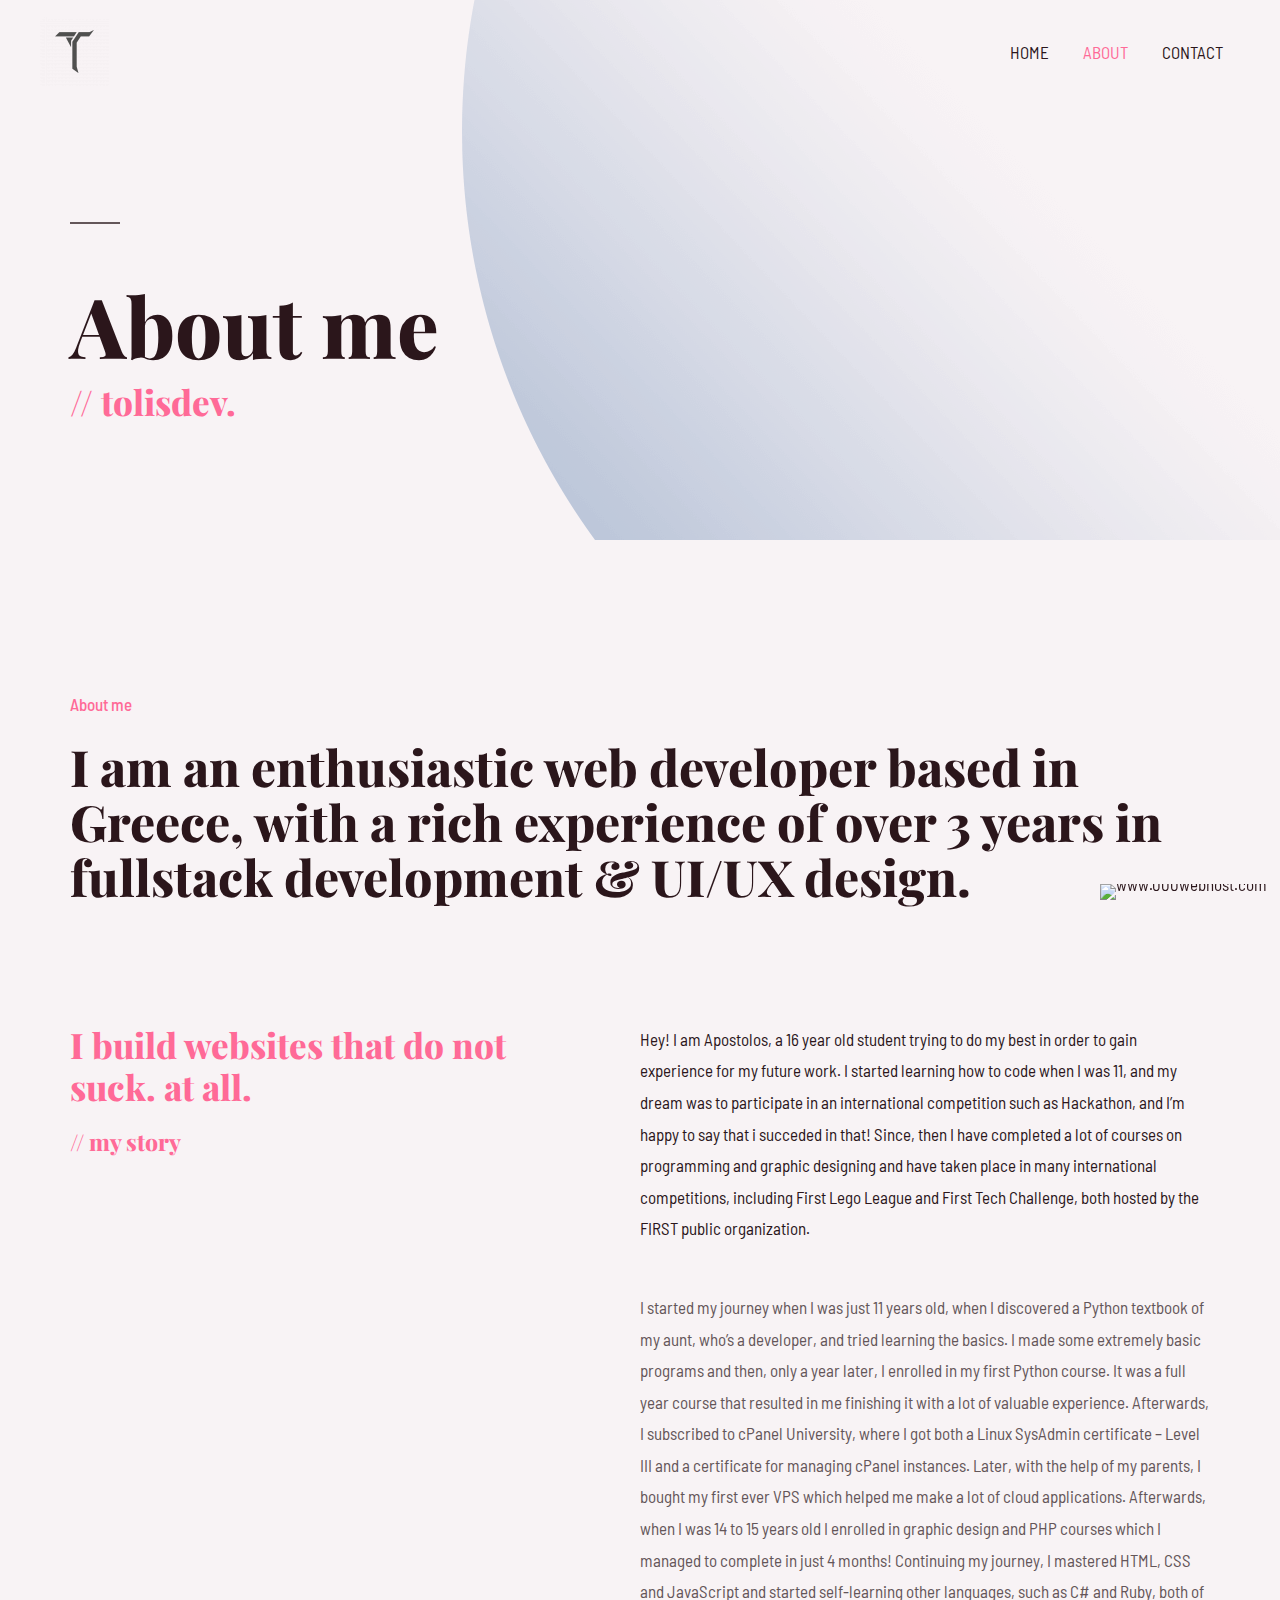
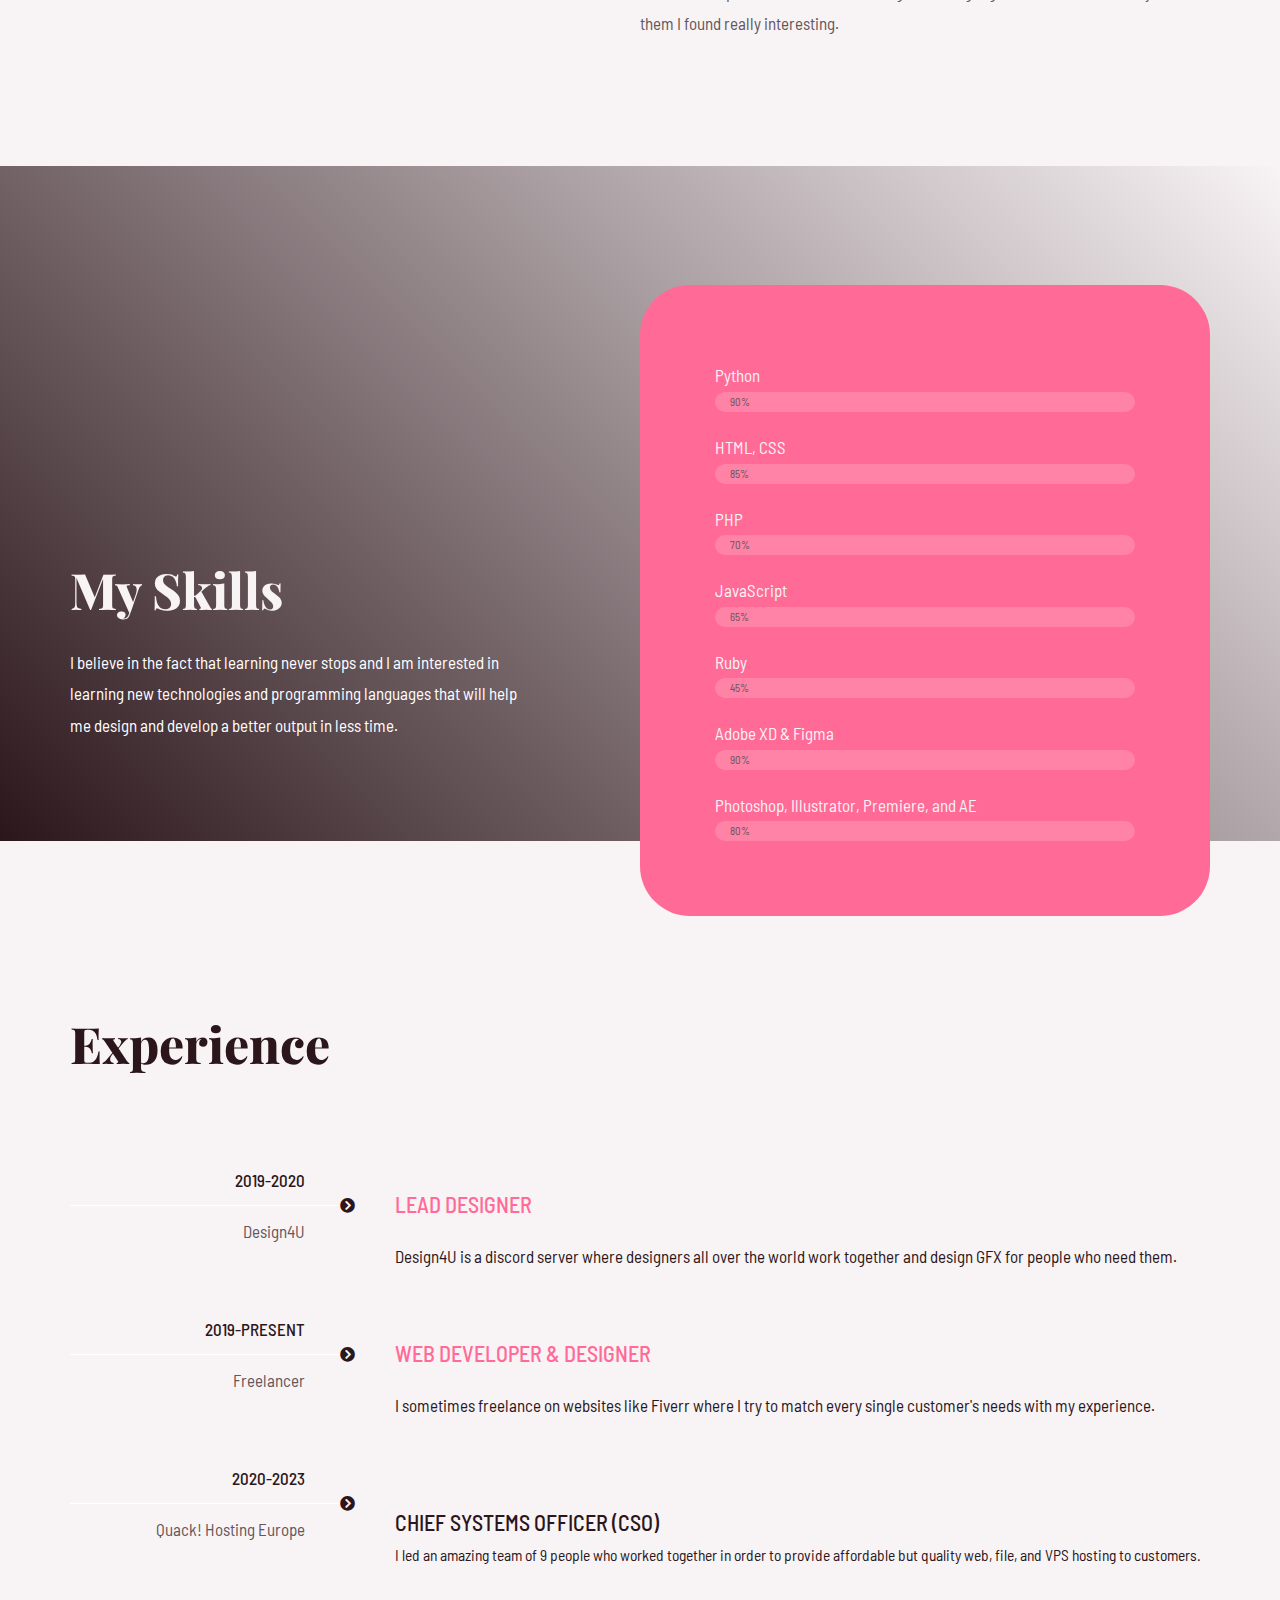
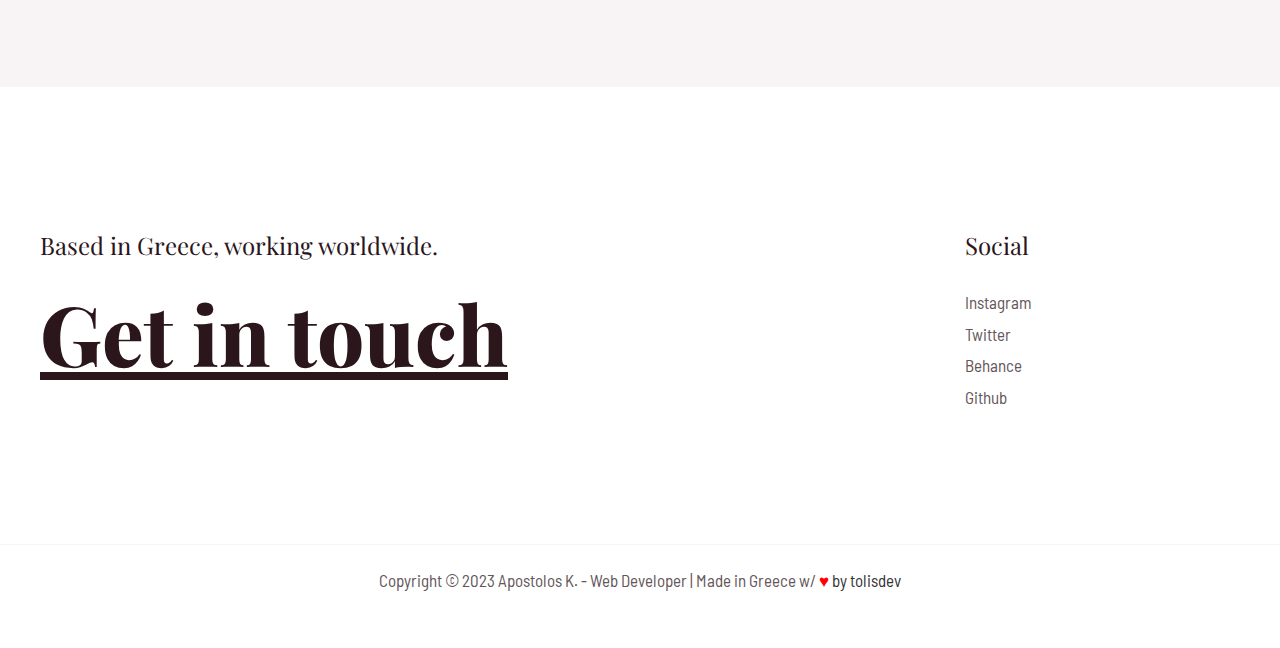
==== about/index.html @ 093a35f8 "new" ====
<!DOCTYPE html>
<html lang="en-GB">
<head>
<meta charset="UTF-8">
<meta name="viewport" content="width=device-width, initial-scale=1">
<link rel="profile" href="https://gmpg.org/xfn/11">

<title>About &#8211; Apostolos K. &#8211; Web Developer</title>
<meta name="robots" content="max-image-preview:large">
<link rel="dns-prefetch" href="//fonts.googleapis.com">
<link rel="alternate" type="application/rss+xml" title="Apostolos K. - Web Developer &raquo; Feed" href="/feed">
<link rel="alternate" type="application/rss+xml" title="Apostolos K. - Web Developer &raquo; Comments Feed" href="/comments/feed">
<script>
window._wpemojiSettings = {"baseUrl":"https:\/\/s.w.org\/images\/core\/emoji\/14.0.0\/72x72\/","ext":".png","svgUrl":"https:\/\/s.w.org\/images\/core\/emoji\/14.0.0\/svg\/","svgExt":".svg","source":{"concatemoji":"\/wp-includes\/js\/wp-emoji-release.min.js?ver=6.1.1"}};
/*! This file is auto-generated */
!function(e,a,t){var n,r,o,i=a.createElement("canvas"),p=i.getContext&&i.getContext("2d");function s(e,t){var a=String.fromCharCode,e=(p.clearRect(0,0,i.width,i.height),p.fillText(a.apply(this,e),0,0),i.toDataURL());return p.clearRect(0,0,i.width,i.height),p.fillText(a.apply(this,t),0,0),e===i.toDataURL()}function c(e){var t=a.createElement("script");t.src=e,t.defer=t.type="text/javascript",a.getElementsByTagName("head")[0].appendChild(t)}for(o=Array("flag","emoji"),t.supports={everything:!0,everythingExceptFlag:!0},r=0;r<o.length;r++)t.supports[o[r]]=function(e){if(p&&p.fillText)switch(p.textBaseline="top",p.font="600 32px Arial",e){case"flag":return s([127987,65039,8205,9895,65039],[127987,65039,8203,9895,65039])?!1:!s([55356,56826,55356,56819],[55356,56826,8203,55356,56819])&&!s([55356,57332,56128,56423,56128,56418,56128,56421,56128,56430,56128,56423,56128,56447],[55356,57332,8203,56128,56423,8203,56128,56418,8203,56128,56421,8203,56128,56430,8203,56128,56423,8203,56128,56447]);case"emoji":return!s([129777,127995,8205,129778,127999],[129777,127995,8203,129778,127999])}return!1}(o[r]),t.supports.everything=t.supports.everything&&t.supports[o[r]],"flag"!==o[r]&&(t.supports.everythingExceptFlag=t.supports.everythingExceptFlag&&t.supports[o[r]]);t.supports.everythingExceptFlag=t.supports.everythingExceptFlag&&!t.supports.flag,t.DOMReady=!1,t.readyCallback=function(){t.DOMReady=!0},t.supports.everything||(n=function(){t.readyCallback()},a.addEventListener?(a.addEventListener("DOMContentLoaded",n,!1),e.addEventListener("load",n,!1)):(e.attachEvent("onload",n),a.attachEvent("onreadystatechange",function(){"complete"===a.readyState&&t.readyCallback()})),(e=t.source||{}).concatemoji?c(e.concatemoji):e.wpemoji&&e.twemoji&&(c(e.twemoji),c(e.wpemoji)))}(window,document,window._wpemojiSettings);
</script>
<style>img.wp-smiley,
img.emoji {
	display: inline !important;
	border: none !important;
	box-shadow: none !important;
	height: 1em !important;
	width: 1em !important;
	margin: 0 0.07em !important;
	vertical-align: -0.1em !important;
	background: none !important;
	padding: 0 !important;
}</style>
	<link rel="stylesheet" id="astra-theme-css-css" href="/wp-content/themes/astra/assets/css/minified/main.min.css?ver=4.0.2" media="all">
<style id="astra-theme-css-inline-css">.ast-no-sidebar .entry-content .alignfull {margin-left: calc( -50vw + 50%);margin-right: calc( -50vw + 50%);max-width: 100vw;width: 100vw;}.ast-no-sidebar .entry-content .alignwide {margin-left: calc(-41vw + 50%);margin-right: calc(-41vw + 50%);max-width: unset;width: unset;}.ast-no-sidebar .entry-content .alignfull .alignfull,.ast-no-sidebar .entry-content .alignfull .alignwide,.ast-no-sidebar .entry-content .alignwide .alignfull,.ast-no-sidebar .entry-content .alignwide .alignwide,.ast-no-sidebar .entry-content .wp-block-column .alignfull,.ast-no-sidebar .entry-content .wp-block-column .alignwide{width: 100%;margin-left: auto;margin-right: auto;}.wp-block-gallery,.blocks-gallery-grid {margin: 0;}.wp-block-separator {max-width: 100px;}.wp-block-separator.is-style-wide,.wp-block-separator.is-style-dots {max-width: none;}.entry-content .has-2-columns .wp-block-column:first-child {padding-right: 10px;}.entry-content .has-2-columns .wp-block-column:last-child {padding-left: 10px;}@media (max-width: 782px) {.entry-content .wp-block-columns .wp-block-column {flex-basis: 100%;}.entry-content .has-2-columns .wp-block-column:first-child {padding-right: 0;}.entry-content .has-2-columns .wp-block-column:last-child {padding-left: 0;}}body .entry-content .wp-block-latest-posts {margin-left: 0;}body .entry-content .wp-block-latest-posts li {list-style: none;}.ast-no-sidebar .ast-container .entry-content .wp-block-latest-posts {margin-left: 0;}.ast-header-break-point .entry-content .alignwide {margin-left: auto;margin-right: auto;}.entry-content .blocks-gallery-item img {margin-bottom: auto;}.wp-block-pullquote {border-top: 4px solid #555d66;border-bottom: 4px solid #555d66;color: #40464d;}:root{--ast-container-default-xlg-padding:6.67em;--ast-container-default-lg-padding:5.67em;--ast-container-default-slg-padding:4.34em;--ast-container-default-md-padding:3.34em;--ast-container-default-sm-padding:6.67em;--ast-container-default-xs-padding:2.4em;--ast-container-default-xxs-padding:1.4em;--ast-code-block-background:#EEEEEE;--ast-comment-inputs-background:#FAFAFA;}html{font-size:106.25%;}a,.page-title{color:var(--ast-global-color-2);}a:hover,a:focus{color:var(--ast-global-color-1);}body,button,input,select,textarea,.ast-button,.ast-custom-button{font-family:'Barlow Semi Condensed',sans-serif;font-weight:400;font-size:17px;font-size:1rem;}blockquote{color:var(--ast-global-color-3);}h1,.entry-content h1,h2,.entry-content h2,h3,.entry-content h3,h4,.entry-content h4,h5,.entry-content h5,h6,.entry-content h6,.site-title,.site-title a{font-family:'Barlow Semi Condensed',sans-serif;font-weight:500;}.site-title{font-size:35px;font-size:2.0588235294118rem;display:none;}header .custom-logo-link img{max-width:69px;}.astra-logo-svg{width:69px;}.site-header .site-description{font-size:15px;font-size:0.88235294117647rem;display:none;}.entry-title{font-size:30px;font-size:1.7647058823529rem;}h1,.entry-content h1{font-size:83px;font-size:4.8823529411765rem;font-weight:800;font-family:'Playfair Display',serif;line-height:1.1em;}h2,.entry-content h2{font-size:50px;font-size:2.9411764705882rem;font-weight:800;font-family:'Playfair Display',serif;line-height:1.1em;}h3,.entry-content h3{font-size:35px;font-size:2.0588235294118rem;font-weight:800;font-family:'Playfair Display',serif;line-height:1.2em;}h4,.entry-content h4{font-size:22px;font-size:1.2941176470588rem;font-family:'Barlow Semi Condensed',sans-serif;}h5,.entry-content h5{font-size:20px;font-size:1.1764705882353rem;font-family:'Barlow Semi Condensed',sans-serif;}h6,.entry-content h6{font-size:17px;font-size:1rem;font-family:'Barlow Semi Condensed',sans-serif;}::selection{background-color:var(--ast-global-color-0);color:#000000;}body,h1,.entry-title a,.entry-content h1,h2,.entry-content h2,h3,.entry-content h3,h4,.entry-content h4,h5,.entry-content h5,h6,.entry-content h6{color:var(--ast-global-color-3);}.tagcloud a:hover,.tagcloud a:focus,.tagcloud a.current-item{color:#ffffff;border-color:var(--ast-global-color-2);background-color:var(--ast-global-color-2);}input:focus,input[type="text"]:focus,input[type="email"]:focus,input[type="url"]:focus,input[type="password"]:focus,input[type="reset"]:focus,input[type="search"]:focus,textarea:focus{border-color:var(--ast-global-color-2);}input[type="radio"]:checked,input[type=reset],input[type="checkbox"]:checked,input[type="checkbox"]:hover:checked,input[type="checkbox"]:focus:checked,input[type=range]::-webkit-slider-thumb{border-color:var(--ast-global-color-2);background-color:var(--ast-global-color-2);box-shadow:none;}.site-footer a:hover + .post-count,.site-footer a:focus + .post-count{background:var(--ast-global-color-2);border-color:var(--ast-global-color-2);}.single .nav-links .nav-previous,.single .nav-links .nav-next{color:var(--ast-global-color-2);}.entry-meta,.entry-meta *{line-height:1.45;color:var(--ast-global-color-2);}.entry-meta a:hover,.entry-meta a:hover *,.entry-meta a:focus,.entry-meta a:focus *,.page-links > .page-link,.page-links .page-link:hover,.post-navigation a:hover{color:var(--ast-global-color-1);}#cat option,.secondary .calendar_wrap thead a,.secondary .calendar_wrap thead a:visited{color:var(--ast-global-color-2);}.secondary .calendar_wrap #today,.ast-progress-val span{background:var(--ast-global-color-2);}.secondary a:hover + .post-count,.secondary a:focus + .post-count{background:var(--ast-global-color-2);border-color:var(--ast-global-color-2);}.calendar_wrap #today > a{color:#ffffff;}.page-links .page-link,.single .post-navigation a{color:var(--ast-global-color-2);}.widget-title{font-size:24px;font-size:1.4117647058824rem;color:var(--ast-global-color-3);}.site-logo-img img{ transition:all 0.2s linear;}.ast-page-builder-template .hentry {margin: 0;}.ast-page-builder-template .site-content > .ast-container {max-width: 100%;padding: 0;}.ast-page-builder-template .site-content #primary {padding: 0;margin: 0;}.ast-page-builder-template .no-results {text-align: center;margin: 4em auto;}.ast-page-builder-template .ast-pagination {padding: 2em;}.ast-page-builder-template .entry-header.ast-no-title.ast-no-thumbnail {margin-top: 0;}.ast-page-builder-template .entry-header.ast-header-without-markup {margin-top: 0;margin-bottom: 0;}.ast-page-builder-template .entry-header.ast-no-title.ast-no-meta {margin-bottom: 0;}.ast-page-builder-template.single .post-navigation {padding-bottom: 2em;}.ast-page-builder-template.single-post .site-content > .ast-container {max-width: 100%;}.ast-page-builder-template .entry-header {margin-top: 4em;margin-left: auto;margin-right: auto;padding-left: 20px;padding-right: 20px;}.single.ast-page-builder-template .entry-header {padding-left: 20px;padding-right: 20px;}.ast-page-builder-template .ast-archive-description {margin: 4em auto 0;padding-left: 20px;padding-right: 20px;}.ast-page-builder-template.ast-no-sidebar .entry-content .alignwide {margin-left: 0;margin-right: 0;}@media (max-width:921px){#ast-desktop-header{display:none;}}@media (min-width:921px){#ast-mobile-header{display:none;}}.wp-block-buttons.aligncenter{justify-content:center;}@media (max-width:921px){.ast-theme-transparent-header #primary,.ast-theme-transparent-header #secondary{padding:0;}}@media (max-width:921px){.ast-plain-container.ast-no-sidebar #primary{padding:0;}}.ast-plain-container.ast-no-sidebar #primary{margin-top:0;margin-bottom:0;}@media (min-width:1200px){.wp-block-group .has-background{padding:20px;}}@media (min-width:1200px){.ast-no-sidebar.ast-separate-container .entry-content .wp-block-group.alignwide,.ast-no-sidebar.ast-separate-container .entry-content .wp-block-cover.alignwide{margin-left:-20px;margin-right:-20px;padding-left:20px;padding-right:20px;}.ast-no-sidebar.ast-separate-container .entry-content .wp-block-cover.alignfull,.ast-no-sidebar.ast-separate-container .entry-content .wp-block-group.alignfull{margin-left:-6.67em;margin-right:-6.67em;padding-left:6.67em;padding-right:6.67em;}}@media (min-width:1200px){.wp-block-cover-image.alignwide .wp-block-cover__inner-container,.wp-block-cover.alignwide .wp-block-cover__inner-container,.wp-block-cover-image.alignfull .wp-block-cover__inner-container,.wp-block-cover.alignfull .wp-block-cover__inner-container{width:100%;}}.wp-block-columns{margin-bottom:unset;}.wp-block-image.size-full{margin:2rem 0;}.wp-block-separator.has-background{padding:0;}.wp-block-gallery{margin-bottom:1.6em;}.wp-block-group{padding-top:4em;padding-bottom:4em;}.wp-block-group__inner-container .wp-block-columns:last-child,.wp-block-group__inner-container :last-child,.wp-block-table table{margin-bottom:0;}.blocks-gallery-grid{width:100%;}.wp-block-navigation-link__content{padding:5px 0;}.wp-block-group .wp-block-group .has-text-align-center,.wp-block-group .wp-block-column .has-text-align-center{max-width:100%;}.has-text-align-center{margin:0 auto;}@media (min-width:1200px){.wp-block-cover__inner-container,.alignwide .wp-block-group__inner-container,.alignfull .wp-block-group__inner-container{max-width:1200px;margin:0 auto;}.wp-block-group.alignnone,.wp-block-group.aligncenter,.wp-block-group.alignleft,.wp-block-group.alignright,.wp-block-group.alignwide,.wp-block-columns.alignwide{margin:2rem 0 1rem 0;}}@media (max-width:1200px){.wp-block-group{padding:3em;}.wp-block-group .wp-block-group{padding:1.5em;}.wp-block-columns,.wp-block-column{margin:1rem 0;}}@media (min-width:921px){.wp-block-columns .wp-block-group{padding:2em;}}@media (max-width:544px){.wp-block-cover-image .wp-block-cover__inner-container,.wp-block-cover .wp-block-cover__inner-container{width:unset;}.wp-block-cover,.wp-block-cover-image{padding:2em 0;}.wp-block-group,.wp-block-cover{padding:2em;}.wp-block-media-text__media img,.wp-block-media-text__media video{width:unset;max-width:100%;}.wp-block-media-text.has-background .wp-block-media-text__content{padding:1em;}}.wp-block-image.aligncenter{margin-left:auto;margin-right:auto;}.wp-block-table.aligncenter{margin-left:auto;margin-right:auto;}@media (min-width:544px){.entry-content .wp-block-media-text.has-media-on-the-right .wp-block-media-text__content{padding:0 8% 0 0;}.entry-content .wp-block-media-text .wp-block-media-text__content{padding:0 0 0 8%;}.ast-plain-container .site-content .entry-content .has-custom-content-position.is-position-bottom-left > *,.ast-plain-container .site-content .entry-content .has-custom-content-position.is-position-bottom-right > *,.ast-plain-container .site-content .entry-content .has-custom-content-position.is-position-top-left > *,.ast-plain-container .site-content .entry-content .has-custom-content-position.is-position-top-right > *,.ast-plain-container .site-content .entry-content .has-custom-content-position.is-position-center-right > *,.ast-plain-container .site-content .entry-content .has-custom-content-position.is-position-center-left > *{margin:0;}}@media (max-width:544px){.entry-content .wp-block-media-text .wp-block-media-text__content{padding:8% 0;}.wp-block-media-text .wp-block-media-text__media img{width:auto;max-width:100%;}}.wp-block-button.is-style-outline .wp-block-button__link{border-color:rgba(0,0,0,0);border-top-width:2px;border-right-width:2px;border-bottom-width:2px;border-left-width:2px;}.wp-block-button.is-style-outline > .wp-block-button__link:not(.has-text-color),.wp-block-button.wp-block-button__link.is-style-outline:not(.has-text-color){color:rgba(0,0,0,0);}.wp-block-button.is-style-outline .wp-block-button__link:hover,.wp-block-button.is-style-outline .wp-block-button__link:focus{color:var(--ast-global-color-2) !important;background-color:rgba(0,0,0,0);border-color:rgba(0,0,0,0);}.post-page-numbers.current .page-link,.ast-pagination .page-numbers.current{color:#000000;border-color:var(--ast-global-color-0);background-color:var(--ast-global-color-0);border-radius:2px;}@media (max-width:921px){.wp-block-button.is-style-outline .wp-block-button__link{padding-top:calc(15px - 2px);padding-right:calc(30px - 2px);padding-bottom:calc(15px - 2px);padding-left:calc(30px - 2px);}}@media (max-width:544px){.wp-block-button.is-style-outline .wp-block-button__link{padding-top:calc(15px - 2px);padding-right:calc(30px - 2px);padding-bottom:calc(15px - 2px);padding-left:calc(30px - 2px);}}@media (min-width:544px){.entry-content > .alignleft{margin-right:20px;}.entry-content > .alignright{margin-left:20px;}.wp-block-group.has-background{padding:20px;}}@media (max-width:921px){.ast-separate-container #primary,.ast-separate-container #secondary{padding:1.5em 0;}#primary,#secondary{padding:1.5em 0;margin:0;}.ast-left-sidebar #content > .ast-container{display:flex;flex-direction:column-reverse;width:100%;}.ast-separate-container .ast-article-post,.ast-separate-container .ast-article-single{padding:1.5em 2.14em;}.ast-author-box img.avatar{margin:20px 0 0 0;}}@media (min-width:922px){.ast-separate-container.ast-right-sidebar #primary,.ast-separate-container.ast-left-sidebar #primary{border:0;}.search-no-results.ast-separate-container #primary{margin-bottom:4em;}}.elementor-button-wrapper .elementor-button{border-style:solid;text-decoration:none;border-top-width:0;border-right-width:0;border-left-width:0;border-bottom-width:0;}body .elementor-button.elementor-size-sm,body .elementor-button.elementor-size-xs,body .elementor-button.elementor-size-md,body .elementor-button.elementor-size-lg,body .elementor-button.elementor-size-xl,body .elementor-button{border-radius:2px;padding-top:0px;padding-right:0px;padding-bottom:0px;padding-left:0px;}.elementor-button-wrapper .elementor-button{border-color:rgba(0,0,0,0);background-color:rgba(0,0,0,0);}.elementor-button-wrapper .elementor-button:hover,.elementor-button-wrapper .elementor-button:focus{color:var(--ast-global-color-2);background-color:rgba(0,0,0,0);border-color:rgba(0,0,0,0);}.wp-block-button .wp-block-button__link ,.elementor-button-wrapper .elementor-button,.elementor-button-wrapper .elementor-button:visited{color:var(--ast-global-color-0);}.elementor-button-wrapper .elementor-button{font-size:16px;font-size:0.94117647058824rem;line-height:1em;text-transform:uppercase;letter-spacing:2px;}body .elementor-button.elementor-size-sm,body .elementor-button.elementor-size-xs,body .elementor-button.elementor-size-md,body .elementor-button.elementor-size-lg,body .elementor-button.elementor-size-xl,body .elementor-button{font-size:16px;font-size:0.94117647058824rem;}.wp-block-button .wp-block-button__link:hover,.wp-block-button .wp-block-button__link:focus{color:var(--ast-global-color-2);background-color:rgba(0,0,0,0);border-color:rgba(0,0,0,0);}.elementor-widget-heading h1.elementor-heading-title{line-height:1.1em;}.elementor-widget-heading h2.elementor-heading-title{line-height:1.1em;}.elementor-widget-heading h3.elementor-heading-title{line-height:1.2em;}.wp-block-button .wp-block-button__link{border:none;background-color:rgba(0,0,0,0);color:var(--ast-global-color-0);font-family:inherit;font-weight:inherit;line-height:1em;text-transform:uppercase;letter-spacing:2px;font-size:16px;font-size:0.94117647058824rem;border-radius:2px;padding:15px 30px;}.wp-block-button.is-style-outline .wp-block-button__link{border-style:solid;border-top-width:2px;border-right-width:2px;border-left-width:2px;border-bottom-width:2px;border-color:rgba(0,0,0,0);padding-top:calc(15px - 2px);padding-right:calc(30px - 2px);padding-bottom:calc(15px - 2px);padding-left:calc(30px - 2px);}@media (max-width:921px){.wp-block-button .wp-block-button__link{border:none;padding:15px 30px;}.wp-block-button.is-style-outline .wp-block-button__link{padding-top:calc(15px - 2px);padding-right:calc(30px - 2px);padding-bottom:calc(15px - 2px);padding-left:calc(30px - 2px);}}@media (max-width:544px){.wp-block-button .wp-block-button__link{border:none;padding:15px 30px;}.wp-block-button.is-style-outline .wp-block-button__link{padding-top:calc(15px - 2px);padding-right:calc(30px - 2px);padding-bottom:calc(15px - 2px);padding-left:calc(30px - 2px);}}.menu-toggle,button,.ast-button,.ast-custom-button,.button,input#submit,input[type="button"],input[type="submit"],input[type="reset"]{border-style:solid;border-top-width:0;border-right-width:0;border-left-width:0;border-bottom-width:0;color:var(--ast-global-color-0);border-color:rgba(0,0,0,0);background-color:rgba(0,0,0,0);border-radius:2px;padding-top:0px;padding-right:0px;padding-bottom:0px;padding-left:0px;font-family:inherit;font-weight:inherit;font-size:16px;font-size:0.94117647058824rem;line-height:1em;text-transform:uppercase;letter-spacing:2px;}button:focus,.menu-toggle:hover,button:hover,.ast-button:hover,.ast-custom-button:hover .button:hover,.ast-custom-button:hover ,input[type=reset]:hover,input[type=reset]:focus,input#submit:hover,input#submit:focus,input[type="button"]:hover,input[type="button"]:focus,input[type="submit"]:hover,input[type="submit"]:focus{color:var(--ast-global-color-2);background-color:rgba(0,0,0,0);border-color:rgba(0,0,0,0);}@media (min-width:544px){.ast-container{max-width:100%;}}@media (max-width:544px){.ast-separate-container .ast-article-post,.ast-separate-container .ast-article-single,.ast-separate-container .comments-title,.ast-separate-container .ast-archive-description{padding:1.5em 1em;}.ast-separate-container #content .ast-container{padding-left:0.54em;padding-right:0.54em;}.ast-separate-container .ast-comment-list li.depth-1{padding:1.5em 1em;margin-bottom:1.5em;}.ast-separate-container .ast-comment-list .bypostauthor{padding:.5em;}.ast-search-menu-icon.ast-dropdown-active .search-field{width:170px;}}@media (max-width:921px){.ast-mobile-header-stack .main-header-bar .ast-search-menu-icon{display:inline-block;}.ast-header-break-point.ast-header-custom-item-outside .ast-mobile-header-stack .main-header-bar .ast-search-icon{margin:0;}.ast-comment-avatar-wrap img{max-width:2.5em;}.ast-separate-container .ast-comment-list li.depth-1{padding:1.5em 2.14em;}.ast-separate-container .comment-respond{padding:2em 2.14em;}.ast-comment-meta{padding:0 1.8888em 1.3333em;}}body,.ast-separate-container{background-color:var(--ast-global-color-4);;background-image:none;;}.ast-no-sidebar.ast-separate-container .entry-content .alignfull {margin-left: -6.67em;margin-right: -6.67em;width: auto;}@media (max-width: 1200px) {.ast-no-sidebar.ast-separate-container .entry-content .alignfull {margin-left: -2.4em;margin-right: -2.4em;}}@media (max-width: 768px) {.ast-no-sidebar.ast-separate-container .entry-content .alignfull {margin-left: -2.14em;margin-right: -2.14em;}}@media (max-width: 544px) {.ast-no-sidebar.ast-separate-container .entry-content .alignfull {margin-left: -1em;margin-right: -1em;}}.ast-no-sidebar.ast-separate-container .entry-content .alignwide {margin-left: -20px;margin-right: -20px;}.ast-no-sidebar.ast-separate-container .entry-content .wp-block-column .alignfull,.ast-no-sidebar.ast-separate-container .entry-content .wp-block-column .alignwide {margin-left: auto;margin-right: auto;width: 100%;}@media (max-width:921px){.site-title{display:none;}.site-header .site-description{display:none;}.entry-title{font-size:30px;}h1,.entry-content h1{font-size:60px;}h2,.entry-content h2{font-size:43px;}h3,.entry-content h3{font-size:30px;}}@media (max-width:544px){.site-title{display:none;}.site-header .site-description{display:none;}.entry-title{font-size:30px;}h1,.entry-content h1{font-size:45px;}h2,.entry-content h2{font-size:35px;}h3,.entry-content h3{font-size:20px;}}@media (max-width:921px){html{font-size:96.9%;}}@media (max-width:544px){html{font-size:96.9%;}}@media (min-width:922px){.ast-container{max-width:1240px;}}@media (min-width:922px){.site-content .ast-container{display:flex;}}@media (max-width:921px){.site-content .ast-container{flex-direction:column;}}@media (min-width:922px){.main-header-menu .sub-menu .menu-item.ast-left-align-sub-menu:hover > .sub-menu,.main-header-menu .sub-menu .menu-item.ast-left-align-sub-menu.focus > .sub-menu{margin-left:-0px;}}.ast-theme-transparent-header [data-section="section-header-mobile-trigger"] .ast-button-wrap .mobile-menu-toggle-icon .ast-mobile-svg{fill:var(--ast-global-color-2);}.ast-theme-transparent-header [data-section="section-header-mobile-trigger"] .ast-button-wrap .mobile-menu-wrap .mobile-menu{color:var(--ast-global-color-2);}.ast-theme-transparent-header [data-section="section-header-mobile-trigger"] .ast-button-wrap .ast-mobile-menu-trigger-minimal{background:transparent;}blockquote {padding: 1.2em;}:root .has-ast-global-color-0-color{color:var(--ast-global-color-0);}:root .has-ast-global-color-0-background-color{background-color:var(--ast-global-color-0);}:root .wp-block-button .has-ast-global-color-0-color{color:var(--ast-global-color-0);}:root .wp-block-button .has-ast-global-color-0-background-color{background-color:var(--ast-global-color-0);}:root .has-ast-global-color-1-color{color:var(--ast-global-color-1);}:root .has-ast-global-color-1-background-color{background-color:var(--ast-global-color-1);}:root .wp-block-button .has-ast-global-color-1-color{color:var(--ast-global-color-1);}:root .wp-block-button .has-ast-global-color-1-background-color{background-color:var(--ast-global-color-1);}:root .has-ast-global-color-2-color{color:var(--ast-global-color-2);}:root .has-ast-global-color-2-background-color{background-color:var(--ast-global-color-2);}:root .wp-block-button .has-ast-global-color-2-color{color:var(--ast-global-color-2);}:root .wp-block-button .has-ast-global-color-2-background-color{background-color:var(--ast-global-color-2);}:root .has-ast-global-color-3-color{color:var(--ast-global-color-3);}:root .has-ast-global-color-3-background-color{background-color:var(--ast-global-color-3);}:root .wp-block-button .has-ast-global-color-3-color{color:var(--ast-global-color-3);}:root .wp-block-button .has-ast-global-color-3-background-color{background-color:var(--ast-global-color-3);}:root .has-ast-global-color-4-color{color:var(--ast-global-color-4);}:root .has-ast-global-color-4-background-color{background-color:var(--ast-global-color-4);}:root .wp-block-button .has-ast-global-color-4-color{color:var(--ast-global-color-4);}:root .wp-block-button .has-ast-global-color-4-background-color{background-color:var(--ast-global-color-4);}:root .has-ast-global-color-5-color{color:var(--ast-global-color-5);}:root .has-ast-global-color-5-background-color{background-color:var(--ast-global-color-5);}:root .wp-block-button .has-ast-global-color-5-color{color:var(--ast-global-color-5);}:root .wp-block-button .has-ast-global-color-5-background-color{background-color:var(--ast-global-color-5);}:root .has-ast-global-color-6-color{color:var(--ast-global-color-6);}:root .has-ast-global-color-6-background-color{background-color:var(--ast-global-color-6);}:root .wp-block-button .has-ast-global-color-6-color{color:var(--ast-global-color-6);}:root .wp-block-button .has-ast-global-color-6-background-color{background-color:var(--ast-global-color-6);}:root .has-ast-global-color-7-color{color:var(--ast-global-color-7);}:root .has-ast-global-color-7-background-color{background-color:var(--ast-global-color-7);}:root .wp-block-button .has-ast-global-color-7-color{color:var(--ast-global-color-7);}:root .wp-block-button .has-ast-global-color-7-background-color{background-color:var(--ast-global-color-7);}:root .has-ast-global-color-8-color{color:var(--ast-global-color-8);}:root .has-ast-global-color-8-background-color{background-color:var(--ast-global-color-8);}:root .wp-block-button .has-ast-global-color-8-color{color:var(--ast-global-color-8);}:root .wp-block-button .has-ast-global-color-8-background-color{background-color:var(--ast-global-color-8);}:root{--ast-global-color-0:#FF6A97;--ast-global-color-1:#FA036B;--ast-global-color-2:#2B161B;--ast-global-color-3:#645659;--ast-global-color-4:#F8F3F5;--ast-global-color-5:#FFFFFF;--ast-global-color-6:#000000;--ast-global-color-7:#4B4F58;--ast-global-color-8:#F6F7F8;}:root {--ast-border-color : #dddddd;}.ast-single-entry-banner {-js-display: flex;display: flex;flex-direction: column;justify-content: center;text-align: center;position: relative;background: #eeeeee;}.ast-single-entry-banner[data-banner-layout="layout-1"] {max-width: 1200px;background: inherit;padding: 20px 0;}.ast-single-entry-banner[data-banner-width-type="custom"] {margin: 0 auto;width: 100%;}.ast-single-entry-banner + .site-content .entry-header {margin-bottom: 0;}header.entry-header .entry-title{font-size:30px;font-size:1.7647058823529rem;}header.entry-header > *:not(:last-child){margin-bottom:10px;}.ast-archive-entry-banner {-js-display: flex;display: flex;flex-direction: column;justify-content: center;text-align: center;position: relative;background: #eeeeee;}.ast-archive-entry-banner[data-banner-width-type="custom"] {margin: 0 auto;width: 100%;}.ast-archive-entry-banner[data-banner-layout="layout-1"] {background: inherit;padding: 20px 0;text-align: left;}body.archive .ast-archive-description{max-width:1200px;width:100%;text-align:left;padding-top:3em;padding-right:3em;padding-bottom:3em;padding-left:3em;}body.archive .ast-archive-description .ast-archive-title,body.archive .ast-archive-description .ast-archive-title *{font-size:40px;font-size:2.3529411764706rem;}body.archive .ast-archive-description > *:not(:last-child){margin-bottom:10px;}@media (max-width:921px){body.archive .ast-archive-description{text-align:left;}}@media (max-width:544px){body.archive .ast-archive-description{text-align:left;}}.ast-theme-transparent-header #masthead .site-logo-img .transparent-custom-logo .astra-logo-svg{width:150px;}.ast-theme-transparent-header #masthead .site-logo-img .transparent-custom-logo img{ max-width:150px;}@media (max-width:921px){.ast-theme-transparent-header #masthead .site-logo-img .transparent-custom-logo .astra-logo-svg{width:120px;}.ast-theme-transparent-header #masthead .site-logo-img .transparent-custom-logo img{ max-width:120px;}}@media (max-width:543px){.ast-theme-transparent-header #masthead .site-logo-img .transparent-custom-logo .astra-logo-svg{width:100px;}.ast-theme-transparent-header #masthead .site-logo-img .transparent-custom-logo img{ max-width:100px;}}@media (min-width:921px){.ast-theme-transparent-header #masthead{position:absolute;left:0;right:0;}.ast-theme-transparent-header .main-header-bar,.ast-theme-transparent-header.ast-header-break-point .main-header-bar{background:none;}body.elementor-editor-active.ast-theme-transparent-header #masthead,.fl-builder-edit .ast-theme-transparent-header #masthead,body.vc_editor.ast-theme-transparent-header #masthead,body.brz-ed.ast-theme-transparent-header #masthead{z-index:0;}.ast-header-break-point.ast-replace-site-logo-transparent.ast-theme-transparent-header .custom-mobile-logo-link{display:none;}.ast-header-break-point.ast-replace-site-logo-transparent.ast-theme-transparent-header .transparent-custom-logo{display:inline-block;}.ast-theme-transparent-header .ast-above-header,.ast-theme-transparent-header .ast-above-header.ast-above-header-bar{background-image:none;background-color:transparent;}.ast-theme-transparent-header .ast-below-header{background-image:none;background-color:transparent;}}.ast-theme-transparent-header .ast-builder-menu .main-header-menu,.ast-theme-transparent-header .ast-builder-menu .main-header-menu .menu-link,.ast-theme-transparent-header [CLASS*="ast-builder-menu-"] .main-header-menu .menu-item > .menu-link,.ast-theme-transparent-header .ast-masthead-custom-menu-items,.ast-theme-transparent-header .ast-masthead-custom-menu-items a,.ast-theme-transparent-header .ast-builder-menu .main-header-menu .menu-item > .ast-menu-toggle,.ast-theme-transparent-header .ast-builder-menu .main-header-menu .menu-item > .ast-menu-toggle,.ast-theme-transparent-header .ast-above-header-navigation a,.ast-header-break-point.ast-theme-transparent-header .ast-above-header-navigation a,.ast-header-break-point.ast-theme-transparent-header .ast-above-header-navigation > ul.ast-above-header-menu > .menu-item-has-children:not(.current-menu-item) > .ast-menu-toggle,.ast-theme-transparent-header .ast-below-header-menu,.ast-theme-transparent-header .ast-below-header-menu a,.ast-header-break-point.ast-theme-transparent-header .ast-below-header-menu a,.ast-header-break-point.ast-theme-transparent-header .ast-below-header-menu,.ast-theme-transparent-header .main-header-menu .menu-link{color:var(--ast-global-color-2);}.ast-theme-transparent-header .ast-builder-menu .main-header-menu .menu-item:hover > .menu-link,.ast-theme-transparent-header .ast-builder-menu .main-header-menu .menu-item:hover > .ast-menu-toggle,.ast-theme-transparent-header .ast-builder-menu .main-header-menu .ast-masthead-custom-menu-items a:hover,.ast-theme-transparent-header .ast-builder-menu .main-header-menu .focus > .menu-link,.ast-theme-transparent-header .ast-builder-menu .main-header-menu .focus > .ast-menu-toggle,.ast-theme-transparent-header .ast-builder-menu .main-header-menu .current-menu-item > .menu-link,.ast-theme-transparent-header .ast-builder-menu .main-header-menu .current-menu-ancestor > .menu-link,.ast-theme-transparent-header .ast-builder-menu .main-header-menu .current-menu-item > .ast-menu-toggle,.ast-theme-transparent-header .ast-builder-menu .main-header-menu .current-menu-ancestor > .ast-menu-toggle,.ast-theme-transparent-header [CLASS*="ast-builder-menu-"] .main-header-menu .current-menu-item > .menu-link,.ast-theme-transparent-header [CLASS*="ast-builder-menu-"] .main-header-menu .current-menu-ancestor > .menu-link,.ast-theme-transparent-header [CLASS*="ast-builder-menu-"] .main-header-menu .current-menu-item > .ast-menu-toggle,.ast-theme-transparent-header [CLASS*="ast-builder-menu-"] .main-header-menu .current-menu-ancestor > .ast-menu-toggle,.ast-theme-transparent-header .main-header-menu .menu-item:hover > .menu-link,.ast-theme-transparent-header .main-header-menu .current-menu-item > .menu-link,.ast-theme-transparent-header .main-header-menu .current-menu-ancestor > .menu-link{color:var(--ast-global-color-0);}@media (max-width:921px){.ast-theme-transparent-header #masthead{position:absolute;left:0;right:0;}.ast-theme-transparent-header .main-header-bar,.ast-theme-transparent-header.ast-header-break-point .main-header-bar{background:none;}body.elementor-editor-active.ast-theme-transparent-header #masthead,.fl-builder-edit .ast-theme-transparent-header #masthead,body.vc_editor.ast-theme-transparent-header #masthead,body.brz-ed.ast-theme-transparent-header #masthead{z-index:0;}.ast-header-break-point.ast-replace-site-logo-transparent.ast-theme-transparent-header .custom-mobile-logo-link{display:none;}.ast-header-break-point.ast-replace-site-logo-transparent.ast-theme-transparent-header .transparent-custom-logo{display:inline-block;}.ast-theme-transparent-header .ast-above-header,.ast-theme-transparent-header .ast-above-header.ast-above-header-bar{background-image:none;background-color:transparent;}.ast-theme-transparent-header .ast-below-header{background-image:none;background-color:transparent;}}.ast-theme-transparent-header #ast-desktop-header > [CLASS*="-header-wrap"]:nth-last-child(2) > [CLASS*="-header-bar"],.ast-theme-transparent-header.ast-header-break-point #ast-mobile-header > [CLASS*="-header-wrap"]:nth-last-child(2) > [CLASS*="-header-bar"]{border-bottom-style:none;}.ast-breadcrumbs .trail-browse,.ast-breadcrumbs .trail-items,.ast-breadcrumbs .trail-items li{display:inline-block;margin:0;padding:0;border:none;background:inherit;text-indent:0;}.ast-breadcrumbs .trail-browse{font-size:inherit;font-style:inherit;font-weight:inherit;color:inherit;}.ast-breadcrumbs .trail-items{list-style:none;}.trail-items li::after{padding:0 0.3em;content:"\00bb";}.trail-items li:last-of-type::after{display:none;}h1,.entry-content h1,h2,.entry-content h2,h3,.entry-content h3,h4,.entry-content h4,h5,.entry-content h5,h6,.entry-content h6{color:var(--ast-global-color-2);}@media (max-width:921px){.ast-builder-grid-row-container.ast-builder-grid-row-tablet-3-firstrow .ast-builder-grid-row > *:first-child,.ast-builder-grid-row-container.ast-builder-grid-row-tablet-3-lastrow .ast-builder-grid-row > *:last-child{grid-column:1 / -1;}}@media (max-width:544px){.ast-builder-grid-row-container.ast-builder-grid-row-mobile-3-firstrow .ast-builder-grid-row > *:first-child,.ast-builder-grid-row-container.ast-builder-grid-row-mobile-3-lastrow .ast-builder-grid-row > *:last-child{grid-column:1 / -1;}}.ast-builder-layout-element[data-section="title_tagline"]{display:flex;}@media (max-width:921px){.ast-header-break-point .ast-builder-layout-element[data-section="title_tagline"]{display:flex;}}@media (max-width:544px){.ast-header-break-point .ast-builder-layout-element[data-section="title_tagline"]{display:flex;}}.ast-builder-menu-1{font-family:inherit;font-weight:inherit;text-transform:uppercase;}.ast-builder-menu-1 .sub-menu,.ast-builder-menu-1 .inline-on-mobile .sub-menu{border-top-width:2px;border-bottom-width:0;border-right-width:0;border-left-width:0;border-color:var(--ast-global-color-0);border-style:solid;border-radius:0;}.ast-builder-menu-1 .main-header-menu > .menu-item > .sub-menu,.ast-builder-menu-1 .main-header-menu > .menu-item > .astra-full-megamenu-wrapper{margin-top:0;}.ast-desktop .ast-builder-menu-1 .main-header-menu > .menu-item > .sub-menu:before,.ast-desktop .ast-builder-menu-1 .main-header-menu > .menu-item > .astra-full-megamenu-wrapper:before{height:calc( 0px + 5px );}.ast-desktop .ast-builder-menu-1 .menu-item .sub-menu .menu-link{border-style:none;}@media (max-width:921px){.ast-header-break-point .ast-builder-menu-1 .menu-item.menu-item-has-children > .ast-menu-toggle{top:0;}.ast-builder-menu-1 .menu-item-has-children > .menu-link:after{content:unset;}.ast-builder-menu-1 .main-header-menu > .menu-item > .sub-menu,.ast-builder-menu-1 .main-header-menu > .menu-item > .astra-full-megamenu-wrapper{margin-top:0;}}@media (max-width:544px){.ast-header-break-point .ast-builder-menu-1 .menu-item.menu-item-has-children > .ast-menu-toggle{top:0;}.ast-builder-menu-1 .main-header-menu > .menu-item > .sub-menu,.ast-builder-menu-1 .main-header-menu > .menu-item > .astra-full-megamenu-wrapper{margin-top:0;}}.ast-builder-menu-1{display:flex;}@media (max-width:921px){.ast-header-break-point .ast-builder-menu-1{display:flex;}}@media (max-width:544px){.ast-header-break-point .ast-builder-menu-1{display:flex;}}.ast-desktop .ast-menu-hover-style-underline > .menu-item > .menu-link:before,.ast-desktop .ast-menu-hover-style-overline > .menu-item > .menu-link:before {content: "";position: absolute;width: 100%;right: 50%;height: 1px;background-color: transparent;transform: scale(0,0) translate(-50%,0);transition: transform .3s ease-in-out,color .0s ease-in-out;}.ast-desktop .ast-menu-hover-style-underline > .menu-item:hover > .menu-link:before,.ast-desktop .ast-menu-hover-style-overline > .menu-item:hover > .menu-link:before {width: calc(100% - 1.2em);background-color: currentColor;transform: scale(1,1) translate(50%,0);}.ast-desktop .ast-menu-hover-style-underline > .menu-item > .menu-link:before {bottom: 0;}.ast-desktop .ast-menu-hover-style-overline > .menu-item > .menu-link:before {top: 0;}.ast-desktop .ast-menu-hover-style-zoom > .menu-item > .menu-link:hover {transition: all .3s ease;transform: scale(1.2);}.site-below-footer-wrap{padding-top:20px;padding-bottom:20px;}.site-below-footer-wrap[data-section="section-below-footer-builder"]{background-color:rgba(255,255,255,0);;background-image:none;;min-height:80px;border-style:solid;border-width:0px;border-top-width:1px;border-top-color:rgba(8,63,135,0.05);}.site-below-footer-wrap[data-section="section-below-footer-builder"] .ast-builder-grid-row{max-width:1200px;margin-left:auto;margin-right:auto;}.site-below-footer-wrap[data-section="section-below-footer-builder"] .ast-builder-grid-row,.site-below-footer-wrap[data-section="section-below-footer-builder"] .site-footer-section{align-items:flex-start;}.site-below-footer-wrap[data-section="section-below-footer-builder"].ast-footer-row-inline .site-footer-section{display:flex;margin-bottom:0;}.ast-builder-grid-row-full .ast-builder-grid-row{grid-template-columns:1fr;}@media (max-width:921px){.site-below-footer-wrap[data-section="section-below-footer-builder"].ast-footer-row-tablet-inline .site-footer-section{display:flex;margin-bottom:0;}.site-below-footer-wrap[data-section="section-below-footer-builder"].ast-footer-row-tablet-stack .site-footer-section{display:block;margin-bottom:10px;}.ast-builder-grid-row-container.ast-builder-grid-row-tablet-full .ast-builder-grid-row{grid-template-columns:1fr;}}@media (max-width:544px){.site-below-footer-wrap[data-section="section-below-footer-builder"].ast-footer-row-mobile-inline .site-footer-section{display:flex;margin-bottom:0;}.site-below-footer-wrap[data-section="section-below-footer-builder"].ast-footer-row-mobile-stack .site-footer-section{display:block;margin-bottom:10px;}.ast-builder-grid-row-container.ast-builder-grid-row-mobile-full .ast-builder-grid-row{grid-template-columns:1fr;}}.site-below-footer-wrap[data-section="section-below-footer-builder"]{display:grid;}@media (max-width:921px){.ast-header-break-point .site-below-footer-wrap[data-section="section-below-footer-builder"]{display:grid;}}@media (max-width:544px){.ast-header-break-point .site-below-footer-wrap[data-section="section-below-footer-builder"]{display:grid;}}.ast-footer-copyright{text-align:center;}.ast-footer-copyright {color:var(--ast-global-color-3);}@media (max-width:921px){.ast-footer-copyright{text-align:center;}}@media (max-width:544px){.ast-footer-copyright{text-align:center;}}.ast-footer-copyright.ast-builder-layout-element{display:flex;}@media (max-width:921px){.ast-header-break-point .ast-footer-copyright.ast-builder-layout-element{display:flex;}}@media (max-width:544px){.ast-header-break-point .ast-footer-copyright.ast-builder-layout-element{display:flex;}}.site-footer{background-color:var(--ast-global-color-5);;background-image:none;;}@media (max-width:921px){.ast-hfb-header .site-footer{padding-left:25px;padding-right:25px;}}.site-primary-footer-wrap{padding-top:45px;padding-bottom:45px;}.site-primary-footer-wrap[data-section="section-primary-footer-builder"]{background-color:rgba(255,255,255,0);;background-image:none;;}.site-primary-footer-wrap[data-section="section-primary-footer-builder"] .ast-builder-grid-row{max-width:1200px;margin-left:auto;margin-right:auto;}.site-primary-footer-wrap[data-section="section-primary-footer-builder"] .ast-builder-grid-row,.site-primary-footer-wrap[data-section="section-primary-footer-builder"] .site-footer-section{align-items:flex-start;}.site-primary-footer-wrap[data-section="section-primary-footer-builder"].ast-footer-row-inline .site-footer-section{display:flex;margin-bottom:0;}.ast-builder-grid-row-3-lheavy .ast-builder-grid-row{grid-template-columns:2fr 1fr 1fr;}@media (max-width:921px){.site-primary-footer-wrap[data-section="section-primary-footer-builder"].ast-footer-row-tablet-inline .site-footer-section{display:flex;margin-bottom:0;}.site-primary-footer-wrap[data-section="section-primary-footer-builder"].ast-footer-row-tablet-stack .site-footer-section{display:block;margin-bottom:10px;}.ast-builder-grid-row-container.ast-builder-grid-row-tablet-3-equal .ast-builder-grid-row{grid-template-columns:repeat( 3,1fr );}}@media (max-width:544px){.site-primary-footer-wrap[data-section="section-primary-footer-builder"].ast-footer-row-mobile-inline .site-footer-section{display:flex;margin-bottom:0;}.site-primary-footer-wrap[data-section="section-primary-footer-builder"].ast-footer-row-mobile-stack .site-footer-section{display:block;margin-bottom:10px;}.ast-builder-grid-row-container.ast-builder-grid-row-mobile-full .ast-builder-grid-row{grid-template-columns:1fr;}}.site-primary-footer-wrap[data-section="section-primary-footer-builder"]{padding-top:140px;padding-bottom:130px;padding-left:30px;padding-right:30px;}@media (max-width:921px){.site-primary-footer-wrap[data-section="section-primary-footer-builder"]{padding-top:50px;padding-bottom:100px;padding-left:0px;padding-right:0px;}}@media (max-width:544px){.site-primary-footer-wrap[data-section="section-primary-footer-builder"]{padding-top:75px;padding-bottom:50px;padding-left:0px;padding-right:0px;}}.site-primary-footer-wrap[data-section="section-primary-footer-builder"]{display:grid;}@media (max-width:921px){.ast-header-break-point .site-primary-footer-wrap[data-section="section-primary-footer-builder"]{display:grid;}}@media (max-width:544px){.ast-header-break-point .site-primary-footer-wrap[data-section="section-primary-footer-builder"]{display:grid;}}.footer-widget-area[data-section="sidebar-widgets-footer-widget-2"].footer-widget-area-inner{text-align:left;}@media (max-width:921px){.footer-widget-area[data-section="sidebar-widgets-footer-widget-2"].footer-widget-area-inner{text-align:left;}}@media (max-width:544px){.footer-widget-area[data-section="sidebar-widgets-footer-widget-2"].footer-widget-area-inner{text-align:center;}}.footer-widget-area[data-section="sidebar-widgets-footer-widget-2"].footer-widget-area-inner a{color:var(--ast-global-color-2);}.footer-widget-area[data-section="sidebar-widgets-footer-widget-2"].footer-widget-area-inner a:hover{color:var(--ast-global-color-1);}.footer-widget-area[data-section="sidebar-widgets-footer-widget-2"] .widget-title{color:var(--ast-global-color-2);}.footer-widget-area[data-section="sidebar-widgets-footer-widget-2"]{display:block;}@media (max-width:921px){.ast-header-break-point .footer-widget-area[data-section="sidebar-widgets-footer-widget-2"]{display:block;}}@media (max-width:544px){.ast-header-break-point .footer-widget-area[data-section="sidebar-widgets-footer-widget-2"]{display:block;}}.footer-widget-area[data-section="sidebar-widgets-footer-widget-3"].footer-widget-area-inner a{color:var(--ast-global-color-3);}.footer-widget-area[data-section="sidebar-widgets-footer-widget-3"].footer-widget-area-inner a:hover{color:var(--ast-global-color-1);}.footer-widget-area[data-section="sidebar-widgets-footer-widget-3"] .widget-title{color:var(--ast-global-color-2);}.footer-widget-area[data-section="sidebar-widgets-footer-widget-3"]{display:block;}@media (max-width:921px){.ast-header-break-point .footer-widget-area[data-section="sidebar-widgets-footer-widget-3"]{display:block;}}@media (max-width:544px){.ast-header-break-point .footer-widget-area[data-section="sidebar-widgets-footer-widget-3"]{display:block;}}.footer-widget-area[data-section="sidebar-widgets-footer-widget-3"].footer-widget-area-inner{text-align:left;}@media (max-width:921px){.footer-widget-area[data-section="sidebar-widgets-footer-widget-3"].footer-widget-area-inner{text-align:left;}}@media (max-width:544px){.footer-widget-area[data-section="sidebar-widgets-footer-widget-3"].footer-widget-area-inner{text-align:center;}}.footer-widget-area[data-section="sidebar-widgets-footer-widget-2"].footer-widget-area-inner a{color:var(--ast-global-color-2);}.footer-widget-area[data-section="sidebar-widgets-footer-widget-2"].footer-widget-area-inner a:hover{color:var(--ast-global-color-1);}.footer-widget-area[data-section="sidebar-widgets-footer-widget-2"] .widget-title{color:var(--ast-global-color-2);}.footer-widget-area[data-section="sidebar-widgets-footer-widget-2"]{display:block;}@media (max-width:921px){.ast-header-break-point .footer-widget-area[data-section="sidebar-widgets-footer-widget-2"]{display:block;}}@media (max-width:544px){.ast-header-break-point .footer-widget-area[data-section="sidebar-widgets-footer-widget-2"]{display:block;}}.footer-widget-area[data-section="sidebar-widgets-footer-widget-3"].footer-widget-area-inner a{color:var(--ast-global-color-3);}.footer-widget-area[data-section="sidebar-widgets-footer-widget-3"].footer-widget-area-inner a:hover{color:var(--ast-global-color-1);}.footer-widget-area[data-section="sidebar-widgets-footer-widget-3"] .widget-title{color:var(--ast-global-color-2);}.footer-widget-area[data-section="sidebar-widgets-footer-widget-3"]{display:block;}@media (max-width:921px){.ast-header-break-point .footer-widget-area[data-section="sidebar-widgets-footer-widget-3"]{display:block;}}@media (max-width:544px){.ast-header-break-point .footer-widget-area[data-section="sidebar-widgets-footer-widget-3"]{display:block;}}.elementor-widget-heading .elementor-heading-title{margin:0;}.elementor-page .ast-menu-toggle{color:unset !important;background:unset !important;}.elementor-post.elementor-grid-item.hentry{margin-bottom:0;}.woocommerce div.product .elementor-element.elementor-products-grid .related.products ul.products li.product,.elementor-element .elementor-wc-products .woocommerce[class*='columns-'] ul.products li.product{width:auto;margin:0;float:none;}.ast-left-sidebar .elementor-section.elementor-section-stretched,.ast-right-sidebar .elementor-section.elementor-section-stretched{max-width:100%;left:0 !important;}.elementor-template-full-width .ast-container{display:block;}@media (max-width:544px){.elementor-element .elementor-wc-products .woocommerce[class*="columns-"] ul.products li.product{width:auto;margin:0;}.elementor-element .woocommerce .woocommerce-result-count{float:none;}}.ast-header-break-point .main-header-bar{border-bottom-width:1px;}@media (min-width:922px){.main-header-bar{border-bottom-width:1px;}}.main-header-menu .menu-item, #astra-footer-menu .menu-item, .main-header-bar .ast-masthead-custom-menu-items{-js-display:flex;display:flex;-webkit-box-pack:center;-webkit-justify-content:center;-moz-box-pack:center;-ms-flex-pack:center;justify-content:center;-webkit-box-orient:vertical;-webkit-box-direction:normal;-webkit-flex-direction:column;-moz-box-orient:vertical;-moz-box-direction:normal;-ms-flex-direction:column;flex-direction:column;}.main-header-menu > .menu-item > .menu-link, #astra-footer-menu > .menu-item > .menu-link{height:100%;-webkit-box-align:center;-webkit-align-items:center;-moz-box-align:center;-ms-flex-align:center;align-items:center;-js-display:flex;display:flex;}.ast-header-break-point .main-navigation ul .menu-item .menu-link .icon-arrow:first-of-type svg{top:.2em;margin-top:0px;margin-left:0px;width:.65em;transform:translate(0, -2px) rotateZ(270deg);}.ast-mobile-popup-content .ast-submenu-expanded > .ast-menu-toggle{transform:rotateX(180deg);overflow-y:auto;}.ast-separate-container .blog-layout-1, .ast-separate-container .blog-layout-2, .ast-separate-container .blog-layout-3{background-color:transparent;background-image:none;}.ast-separate-container .ast-article-post{background-color:var(--ast-global-color-5);;background-image:none;;}@media (max-width:921px){.ast-separate-container .ast-article-post{background-color:var(--ast-global-color-5);;background-image:none;;}}@media (max-width:544px){.ast-separate-container .ast-article-post{background-color:var(--ast-global-color-5);;background-image:none;;}}.ast-separate-container .ast-article-single:not(.ast-related-post), .ast-separate-container .comments-area .comment-respond,.ast-separate-container .comments-area .ast-comment-list li, .ast-separate-container .ast-woocommerce-container, .ast-separate-container .error-404, .ast-separate-container .no-results, .single.ast-separate-container  .ast-author-meta, .ast-separate-container .related-posts-title-wrapper, .ast-separate-container.ast-two-container #secondary .widget,.ast-separate-container .comments-count-wrapper, .ast-box-layout.ast-plain-container .site-content,.ast-padded-layout.ast-plain-container .site-content, .ast-separate-container .comments-area .comments-title, .ast-narrow-container .site-content{background-color:var(--ast-global-color-5);;background-image:none;;}@media (max-width:921px){.ast-separate-container .ast-article-single:not(.ast-related-post), .ast-separate-container .comments-area .comment-respond,.ast-separate-container .comments-area .ast-comment-list li, .ast-separate-container .ast-woocommerce-container, .ast-separate-container .error-404, .ast-separate-container .no-results, .single.ast-separate-container  .ast-author-meta, .ast-separate-container .related-posts-title-wrapper, .ast-separate-container.ast-two-container #secondary .widget,.ast-separate-container .comments-count-wrapper, .ast-box-layout.ast-plain-container .site-content,.ast-padded-layout.ast-plain-container .site-content, .ast-separate-container .comments-area .comments-title, .ast-narrow-container .site-content{background-color:var(--ast-global-color-5);;background-image:none;;}}@media (max-width:544px){.ast-separate-container .ast-article-single:not(.ast-related-post), .ast-separate-container .comments-area .comment-respond,.ast-separate-container .comments-area .ast-comment-list li, .ast-separate-container .ast-woocommerce-container, .ast-separate-container .error-404, .ast-separate-container .no-results, .single.ast-separate-container  .ast-author-meta, .ast-separate-container .related-posts-title-wrapper, .ast-separate-container.ast-two-container #secondary .widget,.ast-separate-container .comments-count-wrapper, .ast-box-layout.ast-plain-container .site-content,.ast-padded-layout.ast-plain-container .site-content, .ast-separate-container .comments-area .comments-title, .ast-narrow-container .site-content{background-color:var(--ast-global-color-5);;background-image:none;;}}.ast-mobile-header-content > *,.ast-desktop-header-content > * {padding: 10px 0;height: auto;}.ast-mobile-header-content > *:first-child,.ast-desktop-header-content > *:first-child {padding-top: 10px;}.ast-mobile-header-content > .ast-builder-menu,.ast-desktop-header-content > .ast-builder-menu {padding-top: 0;}.ast-mobile-header-content > *:last-child,.ast-desktop-header-content > *:last-child {padding-bottom: 0;}.ast-mobile-header-content .ast-search-menu-icon.ast-inline-search label,.ast-desktop-header-content .ast-search-menu-icon.ast-inline-search label {width: 100%;}.ast-desktop-header-content .main-header-bar-navigation .ast-submenu-expanded > .ast-menu-toggle::before {transform: rotateX(180deg);}#ast-desktop-header .ast-desktop-header-content,.ast-mobile-header-content .ast-search-icon,.ast-desktop-header-content .ast-search-icon,.ast-mobile-header-wrap .ast-mobile-header-content,.ast-main-header-nav-open.ast-popup-nav-open .ast-mobile-header-wrap .ast-mobile-header-content,.ast-main-header-nav-open.ast-popup-nav-open .ast-desktop-header-content {display: none;}.ast-main-header-nav-open.ast-header-break-point #ast-desktop-header .ast-desktop-header-content,.ast-main-header-nav-open.ast-header-break-point .ast-mobile-header-wrap .ast-mobile-header-content {display: block;}.ast-desktop .ast-desktop-header-content .astra-menu-animation-slide-up > .menu-item > .sub-menu,.ast-desktop .ast-desktop-header-content .astra-menu-animation-slide-up > .menu-item .menu-item > .sub-menu,.ast-desktop .ast-desktop-header-content .astra-menu-animation-slide-down > .menu-item > .sub-menu,.ast-desktop .ast-desktop-header-content .astra-menu-animation-slide-down > .menu-item .menu-item > .sub-menu,.ast-desktop .ast-desktop-header-content .astra-menu-animation-fade > .menu-item > .sub-menu,.ast-desktop .ast-desktop-header-content .astra-menu-animation-fade > .menu-item .menu-item > .sub-menu {opacity: 1;visibility: visible;}.ast-hfb-header.ast-default-menu-enable.ast-header-break-point .ast-mobile-header-wrap .ast-mobile-header-content .main-header-bar-navigation {width: unset;margin: unset;}.ast-mobile-header-content.content-align-flex-end .main-header-bar-navigation .menu-item-has-children > .ast-menu-toggle,.ast-desktop-header-content.content-align-flex-end .main-header-bar-navigation .menu-item-has-children > .ast-menu-toggle {left: calc( 20px - 0.907em);}.ast-mobile-header-content .ast-search-menu-icon,.ast-mobile-header-content .ast-search-menu-icon.slide-search,.ast-desktop-header-content .ast-search-menu-icon,.ast-desktop-header-content .ast-search-menu-icon.slide-search {width: 100%;position: relative;display: block;right: auto;transform: none;}.ast-mobile-header-content .ast-search-menu-icon.slide-search .search-form,.ast-mobile-header-content .ast-search-menu-icon .search-form,.ast-desktop-header-content .ast-search-menu-icon.slide-search .search-form,.ast-desktop-header-content .ast-search-menu-icon .search-form {right: 0;visibility: visible;opacity: 1;position: relative;top: auto;transform: none;padding: 0;display: block;overflow: hidden;}.ast-mobile-header-content .ast-search-menu-icon.ast-inline-search .search-field,.ast-mobile-header-content .ast-search-menu-icon .search-field,.ast-desktop-header-content .ast-search-menu-icon.ast-inline-search .search-field,.ast-desktop-header-content .ast-search-menu-icon .search-field {width: 100%;padding-right: 5.5em;}.ast-mobile-header-content .ast-search-menu-icon .search-submit,.ast-desktop-header-content .ast-search-menu-icon .search-submit {display: block;position: absolute;height: 100%;top: 0;right: 0;padding: 0 1em;border-radius: 0;}.ast-hfb-header.ast-default-menu-enable.ast-header-break-point .ast-mobile-header-wrap .ast-mobile-header-content .main-header-bar-navigation ul .sub-menu .menu-link {padding-left: 30px;}.ast-hfb-header.ast-default-menu-enable.ast-header-break-point .ast-mobile-header-wrap .ast-mobile-header-content .main-header-bar-navigation .sub-menu .menu-item .menu-item .menu-link {padding-left: 40px;}.ast-mobile-popup-drawer.active .ast-mobile-popup-inner{background-color:#ffffff;;}.ast-mobile-header-wrap .ast-mobile-header-content, .ast-desktop-header-content{background-color:#ffffff;;}.ast-mobile-popup-content > *, .ast-mobile-header-content > *, .ast-desktop-popup-content > *, .ast-desktop-header-content > *{padding-top:0;padding-bottom:0;}.content-align-flex-start .ast-builder-layout-element{justify-content:flex-start;}.content-align-flex-start .main-header-menu{text-align:left;}.ast-mobile-popup-drawer.active .menu-toggle-close{color:#3a3a3a;}.ast-mobile-header-wrap .ast-primary-header-bar,.ast-primary-header-bar .site-primary-header-wrap{min-height:70px;}.ast-desktop .ast-primary-header-bar .main-header-menu > .menu-item{line-height:70px;}@media (max-width:921px){#masthead .ast-mobile-header-wrap .ast-primary-header-bar,#masthead .ast-mobile-header-wrap .ast-below-header-bar{padding-left:20px;padding-right:20px;}}.ast-header-break-point .ast-primary-header-bar{border-bottom-width:0;border-bottom-color:#eaeaea;border-bottom-style:solid;}@media (min-width:922px){.ast-primary-header-bar{border-bottom-width:0;border-bottom-color:#eaeaea;border-bottom-style:solid;}}.ast-primary-header-bar{background-color:var(--ast-global-color-5);;background-image:none;;}.ast-primary-header-bar{display:block;}@media (max-width:921px){.ast-header-break-point .ast-primary-header-bar{display:grid;}}@media (max-width:544px){.ast-header-break-point .ast-primary-header-bar{display:grid;}}[data-section="section-header-mobile-trigger"] .ast-button-wrap .ast-mobile-menu-trigger-minimal{color:var(--ast-global-color-2);border:none;background:transparent;}[data-section="section-header-mobile-trigger"] .ast-button-wrap .mobile-menu-toggle-icon .ast-mobile-svg{width:20px;height:20px;fill:var(--ast-global-color-2);}[data-section="section-header-mobile-trigger"] .ast-button-wrap .mobile-menu-wrap .mobile-menu{color:var(--ast-global-color-2);}.ast-builder-menu-mobile .main-navigation .menu-item.menu-item-has-children > .ast-menu-toggle{top:0;}.ast-builder-menu-mobile .main-navigation .menu-item-has-children > .menu-link:after{content:unset;}.ast-hfb-header .ast-builder-menu-mobile .main-navigation .main-header-menu, .ast-hfb-header .ast-builder-menu-mobile .main-navigation .main-header-menu, .ast-hfb-header .ast-mobile-header-content .ast-builder-menu-mobile .main-navigation .main-header-menu, .ast-hfb-header .ast-mobile-popup-content .ast-builder-menu-mobile .main-navigation .main-header-menu{border-top-width:1px;border-color:#eaeaea;}.ast-hfb-header .ast-builder-menu-mobile .main-navigation .menu-item .sub-menu .menu-link, .ast-hfb-header .ast-builder-menu-mobile .main-navigation .menu-item .menu-link, .ast-hfb-header .ast-builder-menu-mobile .main-navigation .menu-item .sub-menu .menu-link, .ast-hfb-header .ast-builder-menu-mobile .main-navigation .menu-item .menu-link, .ast-hfb-header .ast-mobile-header-content .ast-builder-menu-mobile .main-navigation .menu-item .sub-menu .menu-link, .ast-hfb-header .ast-mobile-header-content .ast-builder-menu-mobile .main-navigation .menu-item .menu-link, .ast-hfb-header .ast-mobile-popup-content .ast-builder-menu-mobile .main-navigation .menu-item .sub-menu .menu-link, .ast-hfb-header .ast-mobile-popup-content .ast-builder-menu-mobile .main-navigation .menu-item .menu-link{border-bottom-width:1px;border-color:#eaeaea;border-style:solid;}.ast-builder-menu-mobile .main-navigation .menu-item.menu-item-has-children > .ast-menu-toggle{top:0;}@media (max-width:921px){.ast-builder-menu-mobile .main-navigation .main-header-menu .menu-item > .menu-link{color:var(--ast-global-color-2);padding-top:15px;padding-bottom:15px;padding-left:25px;padding-right:25px;}.ast-builder-menu-mobile .main-navigation .menu-item > .ast-menu-toggle{color:var(--ast-global-color-2);}.ast-builder-menu-mobile .main-navigation .menu-item:hover > .menu-link, .ast-builder-menu-mobile .main-navigation .inline-on-mobile .menu-item:hover > .ast-menu-toggle{color:var(--ast-global-color-0);}.ast-builder-menu-mobile .main-navigation .menu-item:hover > .ast-menu-toggle{color:var(--ast-global-color-0);}.ast-builder-menu-mobile .main-navigation .menu-item.current-menu-item > .menu-link, .ast-builder-menu-mobile .main-navigation .inline-on-mobile .menu-item.current-menu-item > .ast-menu-toggle, .ast-builder-menu-mobile .main-navigation .menu-item.current-menu-ancestor > .menu-link, .ast-builder-menu-mobile .main-navigation .menu-item.current-menu-ancestor > .ast-menu-toggle{color:var(--ast-global-color-0);}.ast-builder-menu-mobile .main-navigation .menu-item.current-menu-item > .ast-menu-toggle{color:var(--ast-global-color-0);}.ast-builder-menu-mobile .main-navigation .menu-item.menu-item-has-children > .ast-menu-toggle{top:15px;right:calc( 25px - 0.907em );}.ast-builder-menu-mobile .main-navigation .menu-item-has-children > .menu-link:after{content:unset;}.ast-builder-menu-mobile .main-navigation .main-header-menu, .ast-builder-menu-mobile .main-navigation .main-header-menu .sub-menu{background-color:var(--ast-global-color-4);;background-image:none;;}}@media (max-width:544px){.ast-builder-menu-mobile .main-navigation .menu-item.menu-item-has-children > .ast-menu-toggle{top:15px;}}.ast-builder-menu-mobile .main-navigation{display:block;}@media (max-width:921px){.ast-header-break-point .ast-builder-menu-mobile .main-navigation{display:block;}}@media (max-width:544px){.ast-header-break-point .ast-builder-menu-mobile .main-navigation{display:block;}}:root{--e-global-color-astglobalcolor0:#FF6A97;--e-global-color-astglobalcolor1:#FA036B;--e-global-color-astglobalcolor2:#2B161B;--e-global-color-astglobalcolor3:#645659;--e-global-color-astglobalcolor4:#F8F3F5;--e-global-color-astglobalcolor5:#FFFFFF;--e-global-color-astglobalcolor6:#000000;--e-global-color-astglobalcolor7:#4B4F58;--e-global-color-astglobalcolor8:#F6F7F8;}</style>
<link rel="stylesheet" id="astra-google-fonts-css" href="https://fonts.googleapis.com/css?family=Barlow+Semi+Condensed%3A400%2C%2C500%7CPlayfair+Display%3A800&#038;display=fallback&#038;ver=4.0.2" media="all">
<link rel="stylesheet" id="wp-block-library-css" href="/wp-includes/css/dist/block-library/style.min.css?ver=6.1.1" media="all">
<style id="global-styles-inline-css">body{--wp--preset--color--black: #000000;--wp--preset--color--cyan-bluish-gray: #abb8c3;--wp--preset--color--white: #ffffff;--wp--preset--color--pale-pink: #f78da7;--wp--preset--color--vivid-red: #cf2e2e;--wp--preset--color--luminous-vivid-orange: #ff6900;--wp--preset--color--luminous-vivid-amber: #fcb900;--wp--preset--color--light-green-cyan: #7bdcb5;--wp--preset--color--vivid-green-cyan: #00d084;--wp--preset--color--pale-cyan-blue: #8ed1fc;--wp--preset--color--vivid-cyan-blue: #0693e3;--wp--preset--color--vivid-purple: #9b51e0;--wp--preset--color--ast-global-color-0: var(--ast-global-color-0);--wp--preset--color--ast-global-color-1: var(--ast-global-color-1);--wp--preset--color--ast-global-color-2: var(--ast-global-color-2);--wp--preset--color--ast-global-color-3: var(--ast-global-color-3);--wp--preset--color--ast-global-color-4: var(--ast-global-color-4);--wp--preset--color--ast-global-color-5: var(--ast-global-color-5);--wp--preset--color--ast-global-color-6: var(--ast-global-color-6);--wp--preset--color--ast-global-color-7: var(--ast-global-color-7);--wp--preset--color--ast-global-color-8: var(--ast-global-color-8);--wp--preset--gradient--vivid-cyan-blue-to-vivid-purple: linear-gradient(135deg,rgba(6,147,227,1) 0%,rgb(155,81,224) 100%);--wp--preset--gradient--light-green-cyan-to-vivid-green-cyan: linear-gradient(135deg,rgb(122,220,180) 0%,rgb(0,208,130) 100%);--wp--preset--gradient--luminous-vivid-amber-to-luminous-vivid-orange: linear-gradient(135deg,rgba(252,185,0,1) 0%,rgba(255,105,0,1) 100%);--wp--preset--gradient--luminous-vivid-orange-to-vivid-red: linear-gradient(135deg,rgba(255,105,0,1) 0%,rgb(207,46,46) 100%);--wp--preset--gradient--very-light-gray-to-cyan-bluish-gray: linear-gradient(135deg,rgb(238,238,238) 0%,rgb(169,184,195) 100%);--wp--preset--gradient--cool-to-warm-spectrum: linear-gradient(135deg,rgb(74,234,220) 0%,rgb(151,120,209) 20%,rgb(207,42,186) 40%,rgb(238,44,130) 60%,rgb(251,105,98) 80%,rgb(254,248,76) 100%);--wp--preset--gradient--blush-light-purple: linear-gradient(135deg,rgb(255,206,236) 0%,rgb(152,150,240) 100%);--wp--preset--gradient--blush-bordeaux: linear-gradient(135deg,rgb(254,205,165) 0%,rgb(254,45,45) 50%,rgb(107,0,62) 100%);--wp--preset--gradient--luminous-dusk: linear-gradient(135deg,rgb(255,203,112) 0%,rgb(199,81,192) 50%,rgb(65,88,208) 100%);--wp--preset--gradient--pale-ocean: linear-gradient(135deg,rgb(255,245,203) 0%,rgb(182,227,212) 50%,rgb(51,167,181) 100%);--wp--preset--gradient--electric-grass: linear-gradient(135deg,rgb(202,248,128) 0%,rgb(113,206,126) 100%);--wp--preset--gradient--midnight: linear-gradient(135deg,rgb(2,3,129) 0%,rgb(40,116,252) 100%);--wp--preset--duotone--dark-grayscale: url('#wp-duotone-dark-grayscale');--wp--preset--duotone--grayscale: url('#wp-duotone-grayscale');--wp--preset--duotone--purple-yellow: url('#wp-duotone-purple-yellow');--wp--preset--duotone--blue-red: url('#wp-duotone-blue-red');--wp--preset--duotone--midnight: url('#wp-duotone-midnight');--wp--preset--duotone--magenta-yellow: url('#wp-duotone-magenta-yellow');--wp--preset--duotone--purple-green: url('#wp-duotone-purple-green');--wp--preset--duotone--blue-orange: url('#wp-duotone-blue-orange');--wp--preset--font-size--small: 13px;--wp--preset--font-size--medium: 20px;--wp--preset--font-size--large: 36px;--wp--preset--font-size--x-large: 42px;--wp--preset--spacing--20: 0.44rem;--wp--preset--spacing--30: 0.67rem;--wp--preset--spacing--40: 1rem;--wp--preset--spacing--50: 1.5rem;--wp--preset--spacing--60: 2.25rem;--wp--preset--spacing--70: 3.38rem;--wp--preset--spacing--80: 5.06rem;}body { margin: 0;--wp--style--global--content-size: var(--wp--custom--ast-content-width-size);--wp--style--global--wide-size: var(--wp--custom--ast-wide-width-size); }.wp-site-blocks > .alignleft { float: left; margin-right: 2em; }.wp-site-blocks > .alignright { float: right; margin-left: 2em; }.wp-site-blocks > .aligncenter { justify-content: center; margin-left: auto; margin-right: auto; }.wp-site-blocks > * { margin-block-start: 0; margin-block-end: 0; }.wp-site-blocks > * + * { margin-block-start: 24px; }body { --wp--style--block-gap: 24px; }body .is-layout-flow > *{margin-block-start: 0;margin-block-end: 0;}body .is-layout-flow > * + *{margin-block-start: 24px;margin-block-end: 0;}body .is-layout-constrained > *{margin-block-start: 0;margin-block-end: 0;}body .is-layout-constrained > * + *{margin-block-start: 24px;margin-block-end: 0;}body .is-layout-flex{gap: 24px;}body .is-layout-flow > .alignleft{float: left;margin-inline-start: 0;margin-inline-end: 2em;}body .is-layout-flow > .alignright{float: right;margin-inline-start: 2em;margin-inline-end: 0;}body .is-layout-flow > .aligncenter{margin-left: auto !important;margin-right: auto !important;}body .is-layout-constrained > .alignleft{float: left;margin-inline-start: 0;margin-inline-end: 2em;}body .is-layout-constrained > .alignright{float: right;margin-inline-start: 2em;margin-inline-end: 0;}body .is-layout-constrained > .aligncenter{margin-left: auto !important;margin-right: auto !important;}body .is-layout-constrained > :where(:not(.alignleft):not(.alignright):not(.alignfull)){max-width: var(--wp--style--global--content-size);margin-left: auto !important;margin-right: auto !important;}body .is-layout-constrained > .alignwide{max-width: var(--wp--style--global--wide-size);}body .is-layout-flex{display: flex;}body .is-layout-flex{flex-wrap: wrap;align-items: center;}body .is-layout-flex > *{margin: 0;}body{padding-top: 0px;padding-right: 0px;padding-bottom: 0px;padding-left: 0px;}a:where(:not(.wp-element-button)){text-decoration: none;}.wp-element-button, .wp-block-button__link{background-color: #32373c;border-width: 0;color: #fff;font-family: inherit;font-size: inherit;line-height: inherit;padding: calc(0.667em + 2px) calc(1.333em + 2px);text-decoration: none;}.has-black-color{color: var(--wp--preset--color--black) !important;}.has-cyan-bluish-gray-color{color: var(--wp--preset--color--cyan-bluish-gray) !important;}.has-white-color{color: var(--wp--preset--color--white) !important;}.has-pale-pink-color{color: var(--wp--preset--color--pale-pink) !important;}.has-vivid-red-color{color: var(--wp--preset--color--vivid-red) !important;}.has-luminous-vivid-orange-color{color: var(--wp--preset--color--luminous-vivid-orange) !important;}.has-luminous-vivid-amber-color{color: var(--wp--preset--color--luminous-vivid-amber) !important;}.has-light-green-cyan-color{color: var(--wp--preset--color--light-green-cyan) !important;}.has-vivid-green-cyan-color{color: var(--wp--preset--color--vivid-green-cyan) !important;}.has-pale-cyan-blue-color{color: var(--wp--preset--color--pale-cyan-blue) !important;}.has-vivid-cyan-blue-color{color: var(--wp--preset--color--vivid-cyan-blue) !important;}.has-vivid-purple-color{color: var(--wp--preset--color--vivid-purple) !important;}.has-ast-global-color-0-color{color: var(--wp--preset--color--ast-global-color-0) !important;}.has-ast-global-color-1-color{color: var(--wp--preset--color--ast-global-color-1) !important;}.has-ast-global-color-2-color{color: var(--wp--preset--color--ast-global-color-2) !important;}.has-ast-global-color-3-color{color: var(--wp--preset--color--ast-global-color-3) !important;}.has-ast-global-color-4-color{color: var(--wp--preset--color--ast-global-color-4) !important;}.has-ast-global-color-5-color{color: var(--wp--preset--color--ast-global-color-5) !important;}.has-ast-global-color-6-color{color: var(--wp--preset--color--ast-global-color-6) !important;}.has-ast-global-color-7-color{color: var(--wp--preset--color--ast-global-color-7) !important;}.has-ast-global-color-8-color{color: var(--wp--preset--color--ast-global-color-8) !important;}.has-black-background-color{background-color: var(--wp--preset--color--black) !important;}.has-cyan-bluish-gray-background-color{background-color: var(--wp--preset--color--cyan-bluish-gray) !important;}.has-white-background-color{background-color: var(--wp--preset--color--white) !important;}.has-pale-pink-background-color{background-color: var(--wp--preset--color--pale-pink) !important;}.has-vivid-red-background-color{background-color: var(--wp--preset--color--vivid-red) !important;}.has-luminous-vivid-orange-background-color{background-color: var(--wp--preset--color--luminous-vivid-orange) !important;}.has-luminous-vivid-amber-background-color{background-color: var(--wp--preset--color--luminous-vivid-amber) !important;}.has-light-green-cyan-background-color{background-color: var(--wp--preset--color--light-green-cyan) !important;}.has-vivid-green-cyan-background-color{background-color: var(--wp--preset--color--vivid-green-cyan) !important;}.has-pale-cyan-blue-background-color{background-color: var(--wp--preset--color--pale-cyan-blue) !important;}.has-vivid-cyan-blue-background-color{background-color: var(--wp--preset--color--vivid-cyan-blue) !important;}.has-vivid-purple-background-color{background-color: var(--wp--preset--color--vivid-purple) !important;}.has-ast-global-color-0-background-color{background-color: var(--wp--preset--color--ast-global-color-0) !important;}.has-ast-global-color-1-background-color{background-color: var(--wp--preset--color--ast-global-color-1) !important;}.has-ast-global-color-2-background-color{background-color: var(--wp--preset--color--ast-global-color-2) !important;}.has-ast-global-color-3-background-color{background-color: var(--wp--preset--color--ast-global-color-3) !important;}.has-ast-global-color-4-background-color{background-color: var(--wp--preset--color--ast-global-color-4) !important;}.has-ast-global-color-5-background-color{background-color: var(--wp--preset--color--ast-global-color-5) !important;}.has-ast-global-color-6-background-color{background-color: var(--wp--preset--color--ast-global-color-6) !important;}.has-ast-global-color-7-background-color{background-color: var(--wp--preset--color--ast-global-color-7) !important;}.has-ast-global-color-8-background-color{background-color: var(--wp--preset--color--ast-global-color-8) !important;}.has-black-border-color{border-color: var(--wp--preset--color--black) !important;}.has-cyan-bluish-gray-border-color{border-color: var(--wp--preset--color--cyan-bluish-gray) !important;}.has-white-border-color{border-color: var(--wp--preset--color--white) !important;}.has-pale-pink-border-color{border-color: var(--wp--preset--color--pale-pink) !important;}.has-vivid-red-border-color{border-color: var(--wp--preset--color--vivid-red) !important;}.has-luminous-vivid-orange-border-color{border-color: var(--wp--preset--color--luminous-vivid-orange) !important;}.has-luminous-vivid-amber-border-color{border-color: var(--wp--preset--color--luminous-vivid-amber) !important;}.has-light-green-cyan-border-color{border-color: var(--wp--preset--color--light-green-cyan) !important;}.has-vivid-green-cyan-border-color{border-color: var(--wp--preset--color--vivid-green-cyan) !important;}.has-pale-cyan-blue-border-color{border-color: var(--wp--preset--color--pale-cyan-blue) !important;}.has-vivid-cyan-blue-border-color{border-color: var(--wp--preset--color--vivid-cyan-blue) !important;}.has-vivid-purple-border-color{border-color: var(--wp--preset--color--vivid-purple) !important;}.has-ast-global-color-0-border-color{border-color: var(--wp--preset--color--ast-global-color-0) !important;}.has-ast-global-color-1-border-color{border-color: var(--wp--preset--color--ast-global-color-1) !important;}.has-ast-global-color-2-border-color{border-color: var(--wp--preset--color--ast-global-color-2) !important;}.has-ast-global-color-3-border-color{border-color: var(--wp--preset--color--ast-global-color-3) !important;}.has-ast-global-color-4-border-color{border-color: var(--wp--preset--color--ast-global-color-4) !important;}.has-ast-global-color-5-border-color{border-color: var(--wp--preset--color--ast-global-color-5) !important;}.has-ast-global-color-6-border-color{border-color: var(--wp--preset--color--ast-global-color-6) !important;}.has-ast-global-color-7-border-color{border-color: var(--wp--preset--color--ast-global-color-7) !important;}.has-ast-global-color-8-border-color{border-color: var(--wp--preset--color--ast-global-color-8) !important;}.has-vivid-cyan-blue-to-vivid-purple-gradient-background{background: var(--wp--preset--gradient--vivid-cyan-blue-to-vivid-purple) !important;}.has-light-green-cyan-to-vivid-green-cyan-gradient-background{background: var(--wp--preset--gradient--light-green-cyan-to-vivid-green-cyan) !important;}.has-luminous-vivid-amber-to-luminous-vivid-orange-gradient-background{background: var(--wp--preset--gradient--luminous-vivid-amber-to-luminous-vivid-orange) !important;}.has-luminous-vivid-orange-to-vivid-red-gradient-background{background: var(--wp--preset--gradient--luminous-vivid-orange-to-vivid-red) !important;}.has-very-light-gray-to-cyan-bluish-gray-gradient-background{background: var(--wp--preset--gradient--very-light-gray-to-cyan-bluish-gray) !important;}.has-cool-to-warm-spectrum-gradient-background{background: var(--wp--preset--gradient--cool-to-warm-spectrum) !important;}.has-blush-light-purple-gradient-background{background: var(--wp--preset--gradient--blush-light-purple) !important;}.has-blush-bordeaux-gradient-background{background: var(--wp--preset--gradient--blush-bordeaux) !important;}.has-luminous-dusk-gradient-background{background: var(--wp--preset--gradient--luminous-dusk) !important;}.has-pale-ocean-gradient-background{background: var(--wp--preset--gradient--pale-ocean) !important;}.has-electric-grass-gradient-background{background: var(--wp--preset--gradient--electric-grass) !important;}.has-midnight-gradient-background{background: var(--wp--preset--gradient--midnight) !important;}.has-small-font-size{font-size: var(--wp--preset--font-size--small) !important;}.has-medium-font-size{font-size: var(--wp--preset--font-size--medium) !important;}.has-large-font-size{font-size: var(--wp--preset--font-size--large) !important;}.has-x-large-font-size{font-size: var(--wp--preset--font-size--x-large) !important;}
.wp-block-navigation a:where(:not(.wp-element-button)){color: inherit;}
.wp-block-pullquote{font-size: 1.5em;line-height: 1.6;}</style>
<link rel="stylesheet" id="elementor-icons-css" href="/wp-content/plugins/elementor/assets/lib/eicons/css/elementor-icons.min.css?ver=5.17.0" media="all">
<link rel="stylesheet" id="elementor-frontend-css" href="/wp-content/plugins/elementor/assets/css/frontend-lite.min.css?ver=3.10.1" media="all">
<link rel="stylesheet" id="elementor-post-268-css" href="/wp-content/uploads/elementor/css/post-268.css?ver=1674139029" media="all">
<link rel="stylesheet" id="elementor-post-269-css" href="/wp-content/uploads/elementor/css/post-269.css?ver=1674163836" media="all">
<link rel="stylesheet" id="google-fonts-1-css" href="https://fonts.googleapis.com/css?family=Roboto%3A100%2C100italic%2C200%2C200italic%2C300%2C300italic%2C400%2C400italic%2C500%2C500italic%2C600%2C600italic%2C700%2C700italic%2C800%2C800italic%2C900%2C900italic%7CRoboto+Slab%3A100%2C100italic%2C200%2C200italic%2C300%2C300italic%2C400%2C400italic%2C500%2C500italic%2C600%2C600italic%2C700%2C700italic%2C800%2C800italic%2C900%2C900italic&#038;display=swap&#038;ver=6.1.1" media="all">
<link rel="stylesheet" id="elementor-icons-shared-0-css" href="/wp-content/plugins/elementor/assets/lib/font-awesome/css/fontawesome.min.css?ver=5.15.3" media="all">
<link rel="stylesheet" id="elementor-icons-fa-solid-css" href="/wp-content/plugins/elementor/assets/lib/font-awesome/css/solid.min.css?ver=5.15.3" media="all">
<link rel="preconnect" href="https://fonts.gstatic.com/" crossorigin>
<!--[if IE]>
<script src='https://apostoloswebsite.000webhostapp.com/wp-content/themes/astra/assets/js/minified/flexibility.min.js?ver=4.0.2' id='astra-flexibility-js'></script>
<script id='astra-flexibility-js-after'>
flexibility(document.documentElement);
</script>
<![endif]-->
<link rel="https://api.w.org/" href="/wp-json/">
<link rel="alternate" type="application/json" href="/wp-json/wp/v2/pages/269">
<link rel="EditURI" type="application/rsd+xml" title="RSD" href="/xmlrpc.php?rsd">
<link rel="wlwmanifest" type="application/wlwmanifest+xml" href="/wp-includes/wlwmanifest.xml">
<meta name="generator" content="WordPress 6.1.1">
<link rel="canonical" href="/about">
<link rel="shortlink" href="/?p=269">
<link rel="alternate" type="application/json+oembed" href="/wp-json/oembed/1.0/embed?url=https%3A%2F%2F%2Fabout">
<link rel="alternate" type="text/xml+oembed" href="/wp-json/oembed/1.0/embed?url=https%3A%2F%2F%2Fabout#038;format=xml">
<style>.recentcomments a{display:inline !important;padding:0 !important;margin:0 !important;}</style>
</head>

<body itemtype="https://schema.org/WebPage" itemscope="itemscope" class="page-template-default page page-id-269 wp-custom-logo ast-desktop ast-page-builder-template ast-no-sidebar astra-4.0.2 ast-single-post ast-inherit-site-logo-transparent ast-theme-transparent-header ast-hfb-header elementor-default elementor-kit-268 elementor-page elementor-page-269">
<svg xmlns="http://www.w3.org/2000/svg" viewbox="0 0 0 0" width="0" height="0" focusable="false" role="none" style="visibility: hidden; position: absolute; left: -9999px; overflow: hidden;"><defs><filter id="wp-duotone-dark-grayscale"><fecolormatrix color-interpolation-filters="sRGB" type="matrix" values=" .299 .587 .114 0 0 .299 .587 .114 0 0 .299 .587 .114 0 0 .299 .587 .114 0 0 "></fecolormatrix><fecomponenttransfer color-interpolation-filters="sRGB"><fefuncr type="table" tablevalues="0 0.49803921568627"></fefuncr><fefuncg type="table" tablevalues="0 0.49803921568627"></fefuncg><fefuncb type="table" tablevalues="0 0.49803921568627"></fefuncb><fefunca type="table" tablevalues="1 1"></fefunca></fecomponenttransfer><fecomposite in2="SourceGraphic" operator="in"></fecomposite></filter></defs></svg><svg xmlns="http://www.w3.org/2000/svg" viewbox="0 0 0 0" width="0" height="0" focusable="false" role="none" style="visibility: hidden; position: absolute; left: -9999px; overflow: hidden;"><defs><filter id="wp-duotone-grayscale"><fecolormatrix color-interpolation-filters="sRGB" type="matrix" values=" .299 .587 .114 0 0 .299 .587 .114 0 0 .299 .587 .114 0 0 .299 .587 .114 0 0 "></fecolormatrix><fecomponenttransfer color-interpolation-filters="sRGB"><fefuncr type="table" tablevalues="0 1"></fefuncr><fefuncg type="table" tablevalues="0 1"></fefuncg><fefuncb type="table" tablevalues="0 1"></fefuncb><fefunca type="table" tablevalues="1 1"></fefunca></fecomponenttransfer><fecomposite in2="SourceGraphic" operator="in"></fecomposite></filter></defs></svg><svg xmlns="http://www.w3.org/2000/svg" viewbox="0 0 0 0" width="0" height="0" focusable="false" role="none" style="visibility: hidden; position: absolute; left: -9999px; overflow: hidden;"><defs><filter id="wp-duotone-purple-yellow"><fecolormatrix color-interpolation-filters="sRGB" type="matrix" values=" .299 .587 .114 0 0 .299 .587 .114 0 0 .299 .587 .114 0 0 .299 .587 .114 0 0 "></fecolormatrix><fecomponenttransfer color-interpolation-filters="sRGB"><fefuncr type="table" tablevalues="0.54901960784314 0.98823529411765"></fefuncr><fefuncg type="table" tablevalues="0 1"></fefuncg><fefuncb type="table" tablevalues="0.71764705882353 0.25490196078431"></fefuncb><fefunca type="table" tablevalues="1 1"></fefunca></fecomponenttransfer><fecomposite in2="SourceGraphic" operator="in"></fecomposite></filter></defs></svg><svg xmlns="http://www.w3.org/2000/svg" viewbox="0 0 0 0" width="0" height="0" focusable="false" role="none" style="visibility: hidden; position: absolute; left: -9999px; overflow: hidden;"><defs><filter id="wp-duotone-blue-red"><fecolormatrix color-interpolation-filters="sRGB" type="matrix" values=" .299 .587 .114 0 0 .299 .587 .114 0 0 .299 .587 .114 0 0 .299 .587 .114 0 0 "></fecolormatrix><fecomponenttransfer color-interpolation-filters="sRGB"><fefuncr type="table" tablevalues="0 1"></fefuncr><fefuncg type="table" tablevalues="0 0.27843137254902"></fefuncg><fefuncb type="table" tablevalues="0.5921568627451 0.27843137254902"></fefuncb><fefunca type="table" tablevalues="1 1"></fefunca></fecomponenttransfer><fecomposite in2="SourceGraphic" operator="in"></fecomposite></filter></defs></svg><svg xmlns="http://www.w3.org/2000/svg" viewbox="0 0 0 0" width="0" height="0" focusable="false" role="none" style="visibility: hidden; position: absolute; left: -9999px; overflow: hidden;"><defs><filter id="wp-duotone-midnight"><fecolormatrix color-interpolation-filters="sRGB" type="matrix" values=" .299 .587 .114 0 0 .299 .587 .114 0 0 .299 .587 .114 0 0 .299 .587 .114 0 0 "></fecolormatrix><fecomponenttransfer color-interpolation-filters="sRGB"><fefuncr type="table" tablevalues="0 0"></fefuncr><fefuncg type="table" tablevalues="0 0.64705882352941"></fefuncg><fefuncb type="table" tablevalues="0 1"></fefuncb><fefunca type="table" tablevalues="1 1"></fefunca></fecomponenttransfer><fecomposite in2="SourceGraphic" operator="in"></fecomposite></filter></defs></svg><svg xmlns="http://www.w3.org/2000/svg" viewbox="0 0 0 0" width="0" height="0" focusable="false" role="none" style="visibility: hidden; position: absolute; left: -9999px; overflow: hidden;"><defs><filter id="wp-duotone-magenta-yellow"><fecolormatrix color-interpolation-filters="sRGB" type="matrix" values=" .299 .587 .114 0 0 .299 .587 .114 0 0 .299 .587 .114 0 0 .299 .587 .114 0 0 "></fecolormatrix><fecomponenttransfer color-interpolation-filters="sRGB"><fefuncr type="table" tablevalues="0.78039215686275 1"></fefuncr><fefuncg type="table" tablevalues="0 0.94901960784314"></fefuncg><fefuncb type="table" tablevalues="0.35294117647059 0.47058823529412"></fefuncb><fefunca type="table" tablevalues="1 1"></fefunca></fecomponenttransfer><fecomposite in2="SourceGraphic" operator="in"></fecomposite></filter></defs></svg><svg xmlns="http://www.w3.org/2000/svg" viewbox="0 0 0 0" width="0" height="0" focusable="false" role="none" style="visibility: hidden; position: absolute; left: -9999px; overflow: hidden;"><defs><filter id="wp-duotone-purple-green"><fecolormatrix color-interpolation-filters="sRGB" type="matrix" values=" .299 .587 .114 0 0 .299 .587 .114 0 0 .299 .587 .114 0 0 .299 .587 .114 0 0 "></fecolormatrix><fecomponenttransfer color-interpolation-filters="sRGB"><fefuncr type="table" tablevalues="0.65098039215686 0.40392156862745"></fefuncr><fefuncg type="table" tablevalues="0 1"></fefuncg><fefuncb type="table" tablevalues="0.44705882352941 0.4"></fefuncb><fefunca type="table" tablevalues="1 1"></fefunca></fecomponenttransfer><fecomposite in2="SourceGraphic" operator="in"></fecomposite></filter></defs></svg><svg xmlns="http://www.w3.org/2000/svg" viewbox="0 0 0 0" width="0" height="0" focusable="false" role="none" style="visibility: hidden; position: absolute; left: -9999px; overflow: hidden;"><defs><filter id="wp-duotone-blue-orange"><fecolormatrix color-interpolation-filters="sRGB" type="matrix" values=" .299 .587 .114 0 0 .299 .587 .114 0 0 .299 .587 .114 0 0 .299 .587 .114 0 0 "></fecolormatrix><fecomponenttransfer color-interpolation-filters="sRGB"><fefuncr type="table" tablevalues="0.098039215686275 1"></fefuncr><fefuncg type="table" tablevalues="0 0.66274509803922"></fefuncg><fefuncb type="table" tablevalues="0.84705882352941 0.41960784313725"></fefuncb><fefunca type="table" tablevalues="1 1"></fefunca></fecomponenttransfer><fecomposite in2="SourceGraphic" operator="in"></fecomposite></filter></defs></svg>
<a class="skip-link screen-reader-text" href="#content" role="link" title="Skip to content">
		Skip to content</a>

<div class="hfeed site" id="page">
			<header class="site-header header-main-layout-1 ast-primary-menu-enabled ast-hide-custom-menu-mobile ast-builder-menu-toggle-icon ast-mobile-header-inline" id="masthead" itemtype="https://schema.org/WPHeader" itemscope="itemscope" itemid="#masthead">
			<div id="ast-desktop-header" data-toggle-type="dropdown">
		<div class="ast-main-header-wrap main-header-bar-wrap ">
		<div class="ast-primary-header-bar ast-primary-header main-header-bar site-header-focus-item" data-section="section-primary-header-builder">
						<div class="site-primary-header-wrap ast-builder-grid-row-container site-header-focus-item ast-container" data-section="section-primary-header-builder">
				<div class="ast-builder-grid-row ast-builder-grid-row-has-sides ast-builder-grid-row-no-center">
											<div class="site-header-primary-section-left site-header-section ast-flex site-header-section-left">
									<div class="ast-builder-layout-element ast-flex site-header-focus-item" data-section="title_tagline">
											<div class="site-branding ast-site-identity" itemtype="https://schema.org/Organization" itemscope="itemscope">
					<span class="site-logo-img"><a href="/" class="custom-logo-link" rel="home"><img width="69" height="69" src="/wp-content/uploads/2023/01/logo-gray-69x69.png" class="custom-logo" alt="Apostolos K. &#8211; Web Developer" decoding="async" srcset="/wp-content/uploads/2023/01/logo-gray-69x69.png 1x, /wp-content/uploads/2021/05/logo-retina-free-img.png 2x" sizes="(max-width: 69px) 100vw, 69px"></a></span>				</div>
			<!-- .site-branding -->
					</div>
								</div>
																									<div class="site-header-primary-section-right site-header-section ast-flex ast-grid-right-section">
										<div class="ast-builder-menu-1 ast-builder-menu ast-flex ast-builder-menu-1-focus-item ast-builder-layout-element site-header-focus-item" data-section="section-hb-menu-1">
			<div class="ast-main-header-bar-alignment"><div class="main-header-bar-navigation"><nav class="site-navigation ast-flex-grow-1 navigation-accessibility site-header-focus-item" id="primary-site-navigation" aria-label="Site Navigation" itemtype="https://schema.org/SiteNavigationElement" itemscope="itemscope"><div class="main-navigation ast-inline-flex"><ul id="ast-hf-menu-1" class="main-header-menu ast-menu-shadow ast-nav-menu ast-flex  submenu-with-border ast-menu-hover-style-overline  stack-on-mobile">
<li id="menu-item-22" class="menu-item menu-item-type-post_type menu-item-object-page menu-item-home menu-item-22"><a href="/" class="menu-link">Home</a></li>
<li id="menu-item-21" class="menu-item menu-item-type-post_type menu-item-object-page current-menu-item page_item page-item-269 current_page_item menu-item-21"><a href="/about" aria-current="page" class="menu-link">About</a></li>
<li id="menu-item-18" class="menu-item menu-item-type-post_type menu-item-object-page menu-item-18"><a href="/contact" class="menu-link">Contact</a></li>
</ul></div></nav></div></div>		</div>
									</div>
												</div>
					</div>
								</div>
			</div>
		<div class="ast-desktop-header-content content-align-flex-start ">
			</div>
</div> <!-- Main Header Bar Wrap -->
<div id="ast-mobile-header" class="ast-mobile-header-wrap " data-type="dropdown">
		<div class="ast-main-header-wrap main-header-bar-wrap">
		<div class="ast-primary-header-bar ast-primary-header main-header-bar site-primary-header-wrap site-header-focus-item ast-builder-grid-row-layout-default ast-builder-grid-row-tablet-layout-default ast-builder-grid-row-mobile-layout-default" data-section="section-primary-header-builder">
									<div class="ast-builder-grid-row ast-builder-grid-row-has-sides ast-builder-grid-row-no-center">
													<div class="site-header-primary-section-left site-header-section ast-flex site-header-section-left">
										<div class="ast-builder-layout-element ast-flex site-header-focus-item" data-section="title_tagline">
											<div class="site-branding ast-site-identity" itemtype="https://schema.org/Organization" itemscope="itemscope">
					<span class="site-logo-img"><a href="/" class="custom-logo-link" rel="home"><img width="69" height="69" src="/wp-content/uploads/2023/01/logo-gray-69x69.png" class="custom-logo" alt="Apostolos K. &#8211; Web Developer" decoding="async" srcset="/wp-content/uploads/2023/01/logo-gray-69x69.png 1x, /wp-content/uploads/2021/05/logo-retina-free-img.png 2x" sizes="(max-width: 69px) 100vw, 69px"></a></span>				</div>
			<!-- .site-branding -->
					</div>
									</div>
																									<div class="site-header-primary-section-right site-header-section ast-flex ast-grid-right-section">
										<div class="ast-builder-layout-element ast-flex site-header-focus-item" data-section="section-header-mobile-trigger">
						<div class="ast-button-wrap">
				<button type="button" class="menu-toggle main-header-menu-toggle ast-mobile-menu-trigger-minimal" aria-expanded="false">
					<span class="screen-reader-text">Main Menu</span>
					<span class="mobile-menu-toggle-icon">
						<span class="ahfb-svg-iconset ast-inline-flex svg-baseline"><svg class="ast-mobile-svg ast-menu-svg" fill="currentColor" version="1.1" xmlns="http://www.w3.org/2000/svg" width="24" height="24" viewbox="0 0 24 24"><path d="M3 13h18c0.552 0 1-0.448 1-1s-0.448-1-1-1h-18c-0.552 0-1 0.448-1 1s0.448 1 1 1zM3 7h18c0.552 0 1-0.448 1-1s-0.448-1-1-1h-18c-0.552 0-1 0.448-1 1s0.448 1 1 1zM3 19h18c0.552 0 1-0.448 1-1s-0.448-1-1-1h-18c-0.552 0-1 0.448-1 1s0.448 1 1 1z"></path></svg></span><span class="ahfb-svg-iconset ast-inline-flex svg-baseline"><svg class="ast-mobile-svg ast-close-svg" fill="currentColor" version="1.1" xmlns="http://www.w3.org/2000/svg" width="24" height="24" viewbox="0 0 24 24"><path d="M5.293 6.707l5.293 5.293-5.293 5.293c-0.391 0.391-0.391 1.024 0 1.414s1.024 0.391 1.414 0l5.293-5.293 5.293 5.293c0.391 0.391 1.024 0.391 1.414 0s0.391-1.024 0-1.414l-5.293-5.293 5.293-5.293c0.391-0.391 0.391-1.024 0-1.414s-1.024-0.391-1.414 0l-5.293 5.293-5.293-5.293c-0.391-0.391-1.024-0.391-1.414 0s-0.391 1.024 0 1.414z"></path></svg></span>					</span>
									</button>
			</div>
					</div>
									</div>
											</div>
						</div>
	</div>
		<div class="ast-mobile-header-content content-align-flex-start ">
				<div class="ast-builder-menu-mobile ast-builder-menu ast-builder-menu-mobile-focus-item ast-builder-layout-element site-header-focus-item" data-section="section-header-mobile-menu">
			<div class="ast-main-header-bar-alignment"><div class="main-header-bar-navigation"><nav class="site-navigation ast-flex-grow-1 navigation-accessibility site-header-focus-item" id="ast-mobile-site-navigation" aria-label="Site Navigation" itemtype="https://schema.org/SiteNavigationElement" itemscope="itemscope"><div class="main-navigation"><ul id="ast-hf-mobile-menu" class="main-header-menu ast-nav-menu ast-flex  submenu-with-border astra-menu-animation-fade  stack-on-mobile">
<li class="menu-item menu-item-type-post_type menu-item-object-page menu-item-home menu-item-22"><a href="/" class="menu-link">Home</a></li>
<li class="menu-item menu-item-type-post_type menu-item-object-page current-menu-item page_item page-item-269 current_page_item menu-item-21"><a href="/about" aria-current="page" class="menu-link">About</a></li>
<li class="menu-item menu-item-type-post_type menu-item-object-page menu-item-18"><a href="/contact" class="menu-link">Contact</a></li>
</ul></div></nav></div></div>		</div>
			</div>
</div>
		</header><!-- #masthead -->
			<div id="content" class="site-content">
		<div class="ast-container">
		

	<div id="primary" class="content-area primary">

		
					<main id="main" class="site-main">
				<article class="post-269 page type-page status-publish ast-article-single" id="post-269" itemtype="https://schema.org/CreativeWork" itemscope="itemscope">
	
	
	<header class="entry-header ast-no-thumbnail ast-no-title ast-header-without-markup">
			</header> <!-- .entry-header -->


<div class="entry-content clear" itemprop="text">

	
			<div data-elementor-type="wp-page" data-elementor-id="269" class="elementor elementor-269">
									<section class="elementor-section elementor-top-section elementor-element elementor-element-ca6f879 elementor-section-height-min-height elementor-reverse-mobile elementor-section-boxed elementor-section-height-default elementor-section-items-middle" data-id="ca6f879" data-element_type="section" data-settings="{&quot;background_background&quot;:&quot;classic&quot;}">
							<div class="elementor-background-overlay"></div>
							<div class="elementor-container elementor-column-gap-no">
					<div class="elementor-column elementor-col-50 elementor-top-column elementor-element elementor-element-4ea8cc7" data-id="4ea8cc7" data-element_type="column">
			<div class="elementor-widget-wrap elementor-element-populated">
								<div class="elementor-element elementor-element-d0fd1e6 elementor-widget-divider--view-line elementor-widget elementor-widget-divider" data-id="d0fd1e6" data-element_type="widget" data-widget_type="divider.default">
				<div class="elementor-widget-container">
			<style>/*! elementor - v3.10.1 - 17-01-2023 */
.elementor-widget-divider{--divider-border-style:none;--divider-border-width:1px;--divider-color:#2c2c2c;--divider-icon-size:20px;--divider-element-spacing:10px;--divider-pattern-height:24px;--divider-pattern-size:20px;--divider-pattern-url:none;--divider-pattern-repeat:repeat-x}.elementor-widget-divider .elementor-divider{display:flex}.elementor-widget-divider .elementor-divider__text{font-size:15px;line-height:1;max-width:95%}.elementor-widget-divider .elementor-divider__element{margin:0 var(--divider-element-spacing);flex-shrink:0}.elementor-widget-divider .elementor-icon{font-size:var(--divider-icon-size)}.elementor-widget-divider .elementor-divider-separator{display:flex;margin:0;direction:ltr}.elementor-widget-divider--view-line_icon .elementor-divider-separator,.elementor-widget-divider--view-line_text .elementor-divider-separator{align-items:center}.elementor-widget-divider--view-line_icon .elementor-divider-separator:after,.elementor-widget-divider--view-line_icon .elementor-divider-separator:before,.elementor-widget-divider--view-line_text .elementor-divider-separator:after,.elementor-widget-divider--view-line_text .elementor-divider-separator:before{display:block;content:"";border-bottom:0;flex-grow:1;border-top:var(--divider-border-width) var(--divider-border-style) var(--divider-color)}.elementor-widget-divider--element-align-left .elementor-divider .elementor-divider-separator>.elementor-divider__svg:first-of-type{flex-grow:0;flex-shrink:100}.elementor-widget-divider--element-align-left .elementor-divider-separator:before{content:none}.elementor-widget-divider--element-align-left .elementor-divider__element{margin-left:0}.elementor-widget-divider--element-align-right .elementor-divider .elementor-divider-separator>.elementor-divider__svg:last-of-type{flex-grow:0;flex-shrink:100}.elementor-widget-divider--element-align-right .elementor-divider-separator:after{content:none}.elementor-widget-divider--element-align-right .elementor-divider__element{margin-right:0}.elementor-widget-divider:not(.elementor-widget-divider--view-line_text):not(.elementor-widget-divider--view-line_icon) .elementor-divider-separator{border-top:var(--divider-border-width) var(--divider-border-style) var(--divider-color)}.elementor-widget-divider--separator-type-pattern{--divider-border-style:none}.elementor-widget-divider--separator-type-pattern.elementor-widget-divider--view-line .elementor-divider-separator,.elementor-widget-divider--separator-type-pattern:not(.elementor-widget-divider--view-line) .elementor-divider-separator:after,.elementor-widget-divider--separator-type-pattern:not(.elementor-widget-divider--view-line) .elementor-divider-separator:before,.elementor-widget-divider--separator-type-pattern:not([class*=elementor-widget-divider--view]) .elementor-divider-separator{width:100%;min-height:var(--divider-pattern-height);-webkit-mask-size:var(--divider-pattern-size) 100%;mask-size:var(--divider-pattern-size) 100%;-webkit-mask-repeat:var(--divider-pattern-repeat);mask-repeat:var(--divider-pattern-repeat);background-color:var(--divider-color);-webkit-mask-image:var(--divider-pattern-url);mask-image:var(--divider-pattern-url)}.elementor-widget-divider--no-spacing{--divider-pattern-size:auto}.elementor-widget-divider--bg-round{--divider-pattern-repeat:round}.rtl .elementor-widget-divider .elementor-divider__text{direction:rtl}.e-con-inner>.elementor-widget-divider,.e-con>.elementor-widget-divider{width:var(--container-widget-width);--flex-grow:var(--container-widget-flex-grow)}</style>		<div class="elementor-divider">
			<span class="elementor-divider-separator">
						</span>
		</div>
				</div>
				</div>
				<div class="elementor-element elementor-element-3111399 elementor-widget elementor-widget-heading" data-id="3111399" data-element_type="widget" data-widget_type="heading.default">
				<div class="elementor-widget-container">
			<style>/*! elementor - v3.10.1 - 17-01-2023 */
.elementor-heading-title{padding:0;margin:0;line-height:1}.elementor-widget-heading .elementor-heading-title[class*=elementor-size-]>a{color:inherit;font-size:inherit;line-height:inherit}.elementor-widget-heading .elementor-heading-title.elementor-size-small{font-size:15px}.elementor-widget-heading .elementor-heading-title.elementor-size-medium{font-size:19px}.elementor-widget-heading .elementor-heading-title.elementor-size-large{font-size:29px}.elementor-widget-heading .elementor-heading-title.elementor-size-xl{font-size:39px}.elementor-widget-heading .elementor-heading-title.elementor-size-xxl{font-size:59px}</style>
<h1 class="elementor-heading-title elementor-size-default">About me</h1>		</div>
				</div>
				<div class="elementor-element elementor-element-d504dc8 elementor-widget elementor-widget-heading" data-id="d504dc8" data-element_type="widget" data-widget_type="heading.default">
				<div class="elementor-widget-container">
			<h3 class="elementor-heading-title elementor-size-default">// tolisdev.</h3>		</div>
				</div>
					</div>
		</div>
				<div class="elementor-column elementor-col-50 elementor-top-column elementor-element elementor-element-37226cc" data-id="37226cc" data-element_type="column">
			<div class="elementor-widget-wrap elementor-element-populated">
									</div>
		</div>
							</div>
		</section>
				<section class="elementor-section elementor-top-section elementor-element elementor-element-e3db4fa elementor-section-height-min-height elementor-section-boxed elementor-section-height-default elementor-section-items-middle" data-id="e3db4fa" data-element_type="section">
						<div class="elementor-container elementor-column-gap-no">
					<div class="elementor-column elementor-col-100 elementor-top-column elementor-element elementor-element-155a445" data-id="155a445" data-element_type="column">
			<div class="elementor-widget-wrap elementor-element-populated">
								<div class="elementor-element elementor-element-4f5afbf elementor-widget elementor-widget-heading" data-id="4f5afbf" data-element_type="widget" data-widget_type="heading.default">
				<div class="elementor-widget-container">
			<h6 class="elementor-heading-title elementor-size-default">About me</h6>		</div>
				</div>
				<div class="elementor-element elementor-element-5820e06 elementor-widget elementor-widget-heading" data-id="5820e06" data-element_type="widget" data-widget_type="heading.default">
				<div class="elementor-widget-container">
			<h2 class="elementor-heading-title elementor-size-default">I am an enthusiastic web developer based in Greece, with a rich experience of over 3 years in fullstack development & UI/UX design.</h2>		</div>
				</div>
				<section class="elementor-section elementor-inner-section elementor-element elementor-element-b9674f5 elementor-section-boxed elementor-section-height-default elementor-section-height-default" data-id="b9674f5" data-element_type="section">
						<div class="elementor-container elementor-column-gap-no">
					<div class="elementor-column elementor-col-50 elementor-inner-column elementor-element elementor-element-961d70e" data-id="961d70e" data-element_type="column">
			<div class="elementor-widget-wrap elementor-element-populated">
								<div class="elementor-element elementor-element-6938bc8 elementor-widget elementor-widget-heading" data-id="6938bc8" data-element_type="widget" data-widget_type="heading.default">
				<div class="elementor-widget-container">
			<h3 class="elementor-heading-title elementor-size-default">I build websites that do not suck. at all.</h3>		</div>
				</div>
				<div class="elementor-element elementor-element-32afd50 elementor-widget elementor-widget-heading" data-id="32afd50" data-element_type="widget" data-widget_type="heading.default">
				<div class="elementor-widget-container">
			<h3 class="elementor-heading-title elementor-size-default">// my story</h3>		</div>
				</div>
					</div>
		</div>
				<div class="elementor-column elementor-col-50 elementor-inner-column elementor-element elementor-element-6b80252" data-id="6b80252" data-element_type="column">
			<div class="elementor-widget-wrap elementor-element-populated">
								<div class="elementor-element elementor-element-eccf0bf elementor-widget elementor-widget-text-editor" data-id="eccf0bf" data-element_type="widget" data-widget_type="text-editor.default">
				<div class="elementor-widget-container">
			<style>/*! elementor - v3.10.1 - 17-01-2023 */
.elementor-widget-text-editor.elementor-drop-cap-view-stacked .elementor-drop-cap{background-color:#818a91;color:#fff}.elementor-widget-text-editor.elementor-drop-cap-view-framed .elementor-drop-cap{color:#818a91;border:3px solid;background-color:transparent}.elementor-widget-text-editor:not(.elementor-drop-cap-view-default) .elementor-drop-cap{margin-top:8px}.elementor-widget-text-editor:not(.elementor-drop-cap-view-default) .elementor-drop-cap-letter{width:1em;height:1em}.elementor-widget-text-editor .elementor-drop-cap{float:left;text-align:center;line-height:1;font-size:50px}.elementor-widget-text-editor .elementor-drop-cap-letter{display:inline-block}</style>				<p>Hey! I am Apostolos, a 16 year old student trying to do my best in order to gain experience for my future work. I started learning how to code when I was 11, and my dream was to participate in an international competition such as Hackathon, and I&#8217;m happy to say that i succeded in that! Since, then I have completed a lot of courses on programming and graphic designing and have taken place in many international competitions, including First Lego League and First Tech Challenge, both hosted by the FIRST public organization.</p>						</div>
				</div>
				<div class="elementor-element elementor-element-6a1478b elementor-widget elementor-widget-text-editor" data-id="6a1478b" data-element_type="widget" data-widget_type="text-editor.default">
				<div class="elementor-widget-container">
							<p>I started my journey when I was just 11 years old, when I discovered a Python textbook of my aunt, who&#8217;s a developer, and tried learning the basics. I made some extremely basic programs and then, only a year later, I enrolled in my first Python course. It was a full year course that resulted in me finishing it with a lot of valuable experience. Afterwards, I subscribed to cPanel University, where I got both a Linux SysAdmin certificate &#8211; Level III and a certificate for managing cPanel instances. Later, with the help of my parents, I bought my first ever VPS which helped me make a lot of cloud applications. Afterwards, when I was 14 to 15 years old I enrolled in graphic design and PHP courses which I managed to complete in just 4 months! Continuing my journey, I mastered HTML, CSS and JavaScript and started self-learning other languages, such as C# and Ruby, both of them I found really interesting.</p>						</div>
				</div>
					</div>
		</div>
							</div>
		</section>
					</div>
		</div>
							</div>
		</section>
				<section class="elementor-section elementor-top-section elementor-element elementor-element-57610de elementor-section-height-min-height elementor-section-items-bottom elementor-section-boxed elementor-section-height-default" data-id="57610de" data-element_type="section" data-settings="{&quot;background_background&quot;:&quot;classic&quot;}">
							<div class="elementor-background-overlay"></div>
							<div class="elementor-container elementor-column-gap-no">
					<div class="elementor-column elementor-col-50 elementor-top-column elementor-element elementor-element-3afea7a" data-id="3afea7a" data-element_type="column">
			<div class="elementor-widget-wrap elementor-element-populated">
								<div class="elementor-element elementor-element-ae70de5 elementor-widget elementor-widget-heading" data-id="ae70de5" data-element_type="widget" data-widget_type="heading.default">
				<div class="elementor-widget-container">
			<h2 class="elementor-heading-title elementor-size-default">My Skills
</h2>		</div>
				</div>
				<div class="elementor-element elementor-element-fe7af40 elementor-widget elementor-widget-text-editor" data-id="fe7af40" data-element_type="widget" data-widget_type="text-editor.default">
				<div class="elementor-widget-container">
							I believe in the fact that learning never stops and I am interested in learning new technologies and programming languages that will help me design and develop a better output in less time.

						</div>
				</div>
					</div>
		</div>
				<div class="elementor-column elementor-col-50 elementor-top-column elementor-element elementor-element-f4610bd" data-id="f4610bd" data-element_type="column" data-settings="{&quot;background_background&quot;:&quot;classic&quot;}">
			<div class="elementor-widget-wrap elementor-element-populated">
								<div class="elementor-element elementor-element-1385378 elementor-widget elementor-widget-progress" data-id="1385378" data-element_type="widget" data-widget_type="progress.default">
				<div class="elementor-widget-container">
			<style>/*! elementor - v3.10.1 - 17-01-2023 */
.elementor-widget-progress{text-align:left}.elementor-progress-wrapper{position:relative;background-color:#eee;color:#fff;height:100%;border-radius:2px}.elementor-progress-bar{display:flex;background-color:#818a91;width:0;font-size:11px;height:30px;line-height:30px;border-radius:2px;transition:width 1s ease-in-out}.elementor-progress-text{flex-grow:1;white-space:nowrap;text-overflow:ellipsis;overflow:hidden;padding-left:15px}.elementor-progress-percentage{padding-right:15px}.elementor-widget-progress .elementor-progress-wrapper.progress-info .elementor-progress-bar{background-color:#5bc0de}.elementor-widget-progress .elementor-progress-wrapper.progress-success .elementor-progress-bar{background-color:#5cb85c}.elementor-widget-progress .elementor-progress-wrapper.progress-warning .elementor-progress-bar{background-color:#f0ad4e}.elementor-widget-progress .elementor-progress-wrapper.progress-danger .elementor-progress-bar{background-color:#d9534f}.elementor-progress .elementor-title{display:block}@media (max-width:767px){.elementor-progress-text{padding-left:10px}}.e-con-inner .elementor-progress-wrapper,.e-con .elementor-progress-wrapper{height:auto}</style>			<span class="elementor-title">Python</span>
		
		<div class="elementor-progress-wrapper" role="progressbar" aria-valuemin="0" aria-valuemax="100" aria-valuenow="90" aria-valuetext="">
			<div class="elementor-progress-bar" data-max="90">
				<span class="elementor-progress-text"></span>
									<span class="elementor-progress-percentage">90%</span>
							</div>
		</div>
				</div>
				</div>
				<div class="elementor-element elementor-element-bc3f421 elementor-widget elementor-widget-progress" data-id="bc3f421" data-element_type="widget" data-widget_type="progress.default">
				<div class="elementor-widget-container">
						<span class="elementor-title">HTML, CSS</span>
		
		<div class="elementor-progress-wrapper" role="progressbar" aria-valuemin="0" aria-valuemax="100" aria-valuenow="85" aria-valuetext="">
			<div class="elementor-progress-bar" data-max="85">
				<span class="elementor-progress-text"></span>
									<span class="elementor-progress-percentage">85%</span>
							</div>
		</div>
				</div>
				</div>
				<div class="elementor-element elementor-element-6fb6bc5 elementor-widget elementor-widget-progress" data-id="6fb6bc5" data-element_type="widget" data-widget_type="progress.default">
				<div class="elementor-widget-container">
						<span class="elementor-title">PHP</span>
		
		<div class="elementor-progress-wrapper" role="progressbar" aria-valuemin="0" aria-valuemax="100" aria-valuenow="70" aria-valuetext="">
			<div class="elementor-progress-bar" data-max="70">
				<span class="elementor-progress-text"></span>
									<span class="elementor-progress-percentage">70%</span>
							</div>
		</div>
				</div>
				</div>
				<div class="elementor-element elementor-element-228b87d elementor-widget elementor-widget-progress" data-id="228b87d" data-element_type="widget" data-widget_type="progress.default">
				<div class="elementor-widget-container">
						<span class="elementor-title">JavaScript</span>
		
		<div class="elementor-progress-wrapper" role="progressbar" aria-valuemin="0" aria-valuemax="100" aria-valuenow="65" aria-valuetext="">
			<div class="elementor-progress-bar" data-max="65">
				<span class="elementor-progress-text"></span>
									<span class="elementor-progress-percentage">65%</span>
							</div>
		</div>
				</div>
				</div>
				<div class="elementor-element elementor-element-1760ea0 elementor-widget elementor-widget-progress" data-id="1760ea0" data-element_type="widget" data-widget_type="progress.default">
				<div class="elementor-widget-container">
						<span class="elementor-title">Ruby</span>
		
		<div class="elementor-progress-wrapper" role="progressbar" aria-valuemin="0" aria-valuemax="100" aria-valuenow="45" aria-valuetext="">
			<div class="elementor-progress-bar" data-max="45">
				<span class="elementor-progress-text"></span>
									<span class="elementor-progress-percentage">45%</span>
							</div>
		</div>
				</div>
				</div>
				<div class="elementor-element elementor-element-978aeaf elementor-widget elementor-widget-progress" data-id="978aeaf" data-element_type="widget" data-widget_type="progress.default">
				<div class="elementor-widget-container">
						<span class="elementor-title">Adobe XD & Figma</span>
		
		<div class="elementor-progress-wrapper" role="progressbar" aria-valuemin="0" aria-valuemax="100" aria-valuenow="90" aria-valuetext="">
			<div class="elementor-progress-bar" data-max="90">
				<span class="elementor-progress-text"></span>
									<span class="elementor-progress-percentage">90%</span>
							</div>
		</div>
				</div>
				</div>
				<div class="elementor-element elementor-element-3f6fc07 elementor-widget elementor-widget-progress" data-id="3f6fc07" data-element_type="widget" data-widget_type="progress.default">
				<div class="elementor-widget-container">
						<span class="elementor-title">Photoshop, Illustrator, Premiere, and AE</span>
		
		<div class="elementor-progress-wrapper" role="progressbar" aria-valuemin="0" aria-valuemax="100" aria-valuenow="80" aria-valuetext="">
			<div class="elementor-progress-bar" data-max="80">
				<span class="elementor-progress-text"></span>
									<span class="elementor-progress-percentage">80%</span>
							</div>
		</div>
				</div>
				</div>
					</div>
		</div>
							</div>
		</section>
				<section class="elementor-section elementor-top-section elementor-element elementor-element-e998411 elementor-section-boxed elementor-section-height-default elementor-section-height-default" data-id="e998411" data-element_type="section">
						<div class="elementor-container elementor-column-gap-no">
					<div class="elementor-column elementor-col-100 elementor-top-column elementor-element elementor-element-0566c4b" data-id="0566c4b" data-element_type="column">
			<div class="elementor-widget-wrap elementor-element-populated">
								<div class="elementor-element elementor-element-619a308 elementor-widget elementor-widget-heading" data-id="619a308" data-element_type="widget" data-widget_type="heading.default">
				<div class="elementor-widget-container">
			<h2 class="elementor-heading-title elementor-size-default">Experience</h2>		</div>
				</div>
				<section class="elementor-section elementor-inner-section elementor-element elementor-element-16edcce elementor-section-boxed elementor-section-height-default elementor-section-height-default" data-id="16edcce" data-element_type="section">
						<div class="elementor-container elementor-column-gap-no">
					<div class="elementor-column elementor-col-50 elementor-inner-column elementor-element elementor-element-0b18faf" data-id="0b18faf" data-element_type="column">
			<div class="elementor-widget-wrap elementor-element-populated">
								<div class="elementor-element elementor-element-9c9aa90 elementor-widget elementor-widget-heading" data-id="9c9aa90" data-element_type="widget" data-widget_type="heading.default">
				<div class="elementor-widget-container">
			<h6 class="elementor-heading-title elementor-size-default">2019-2020</h6>		</div>
				</div>
				<div class="elementor-element elementor-element-eaf126f elementor-widget-divider--view-line_icon elementor-widget-divider--element-align-right elementor-view-default elementor-widget elementor-widget-divider" data-id="eaf126f" data-element_type="widget" data-widget_type="divider.default">
				<div class="elementor-widget-container">
					<div class="elementor-divider">
			<span class="elementor-divider-separator">
							<div class="elementor-icon elementor-divider__element">
					<i aria-hidden="true" class="fas fa-chevron-circle-right"></i>
</div>
						</span>
		</div>
				</div>
				</div>
				<div class="elementor-element elementor-element-09dd82f elementor-widget elementor-widget-text-editor" data-id="09dd82f" data-element_type="widget" data-widget_type="text-editor.default">
				<div class="elementor-widget-container">
							<p>Design4U</p>						</div>
				</div>
					</div>
		</div>
				<div class="elementor-column elementor-col-50 elementor-inner-column elementor-element elementor-element-4199894" data-id="4199894" data-element_type="column">
			<div class="elementor-widget-wrap elementor-element-populated">
								<div class="elementor-element elementor-element-78a0566 elementor-position-left elementor-vertical-align-top elementor-widget elementor-widget-image-box" data-id="78a0566" data-element_type="widget" data-widget_type="image-box.default">
				<div class="elementor-widget-container">
			<style>/*! elementor - v3.10.1 - 17-01-2023 */
.elementor-widget-image-box .elementor-image-box-content{width:100%}@media (min-width:768px){.elementor-widget-image-box.elementor-position-left .elementor-image-box-wrapper,.elementor-widget-image-box.elementor-position-right .elementor-image-box-wrapper{display:flex}.elementor-widget-image-box.elementor-position-right .elementor-image-box-wrapper{text-align:right;flex-direction:row-reverse}.elementor-widget-image-box.elementor-position-left .elementor-image-box-wrapper{text-align:left;flex-direction:row}.elementor-widget-image-box.elementor-position-top .elementor-image-box-img{margin:auto}.elementor-widget-image-box.elementor-vertical-align-top .elementor-image-box-wrapper{align-items:flex-start}.elementor-widget-image-box.elementor-vertical-align-middle .elementor-image-box-wrapper{align-items:center}.elementor-widget-image-box.elementor-vertical-align-bottom .elementor-image-box-wrapper{align-items:flex-end}}@media (max-width:767px){.elementor-widget-image-box .elementor-image-box-img{margin-left:auto!important;margin-right:auto!important;margin-bottom:15px}}.elementor-widget-image-box .elementor-image-box-img{display:inline-block}.elementor-widget-image-box .elementor-image-box-title a{color:inherit}.elementor-widget-image-box .elementor-image-box-wrapper{text-align:center}.elementor-widget-image-box .elementor-image-box-description{margin:0}</style>
<div class="elementor-image-box-wrapper"><div class="elementor-image-box-content">
<h4 class="elementor-image-box-title">Lead Designer</h4>
<p class="elementor-image-box-description">Design4U is a discord server where designers all over the world work together and design GFX for people who need them.</p>
</div></div>		</div>
				</div>
					</div>
		</div>
							</div>
		</section>
				<section class="elementor-section elementor-inner-section elementor-element elementor-element-dfc045c elementor-section-boxed elementor-section-height-default elementor-section-height-default" data-id="dfc045c" data-element_type="section">
						<div class="elementor-container elementor-column-gap-no">
					<div class="elementor-column elementor-col-50 elementor-inner-column elementor-element elementor-element-52267de" data-id="52267de" data-element_type="column">
			<div class="elementor-widget-wrap elementor-element-populated">
								<div class="elementor-element elementor-element-ff64fae elementor-widget elementor-widget-heading" data-id="ff64fae" data-element_type="widget" data-widget_type="heading.default">
				<div class="elementor-widget-container">
			<h6 class="elementor-heading-title elementor-size-default">2019-PRESENT</h6>		</div>
				</div>
				<div class="elementor-element elementor-element-1ecbd36 elementor-widget-divider--view-line_icon elementor-widget-divider--element-align-right elementor-view-default elementor-widget elementor-widget-divider" data-id="1ecbd36" data-element_type="widget" data-widget_type="divider.default">
				<div class="elementor-widget-container">
					<div class="elementor-divider">
			<span class="elementor-divider-separator">
							<div class="elementor-icon elementor-divider__element">
					<i aria-hidden="true" class="fas fa-chevron-circle-right"></i>
</div>
						</span>
		</div>
				</div>
				</div>
				<div class="elementor-element elementor-element-5603f16 elementor-widget elementor-widget-text-editor" data-id="5603f16" data-element_type="widget" data-widget_type="text-editor.default">
				<div class="elementor-widget-container">
							<p>Freelancer</p>						</div>
				</div>
					</div>
		</div>
				<div class="elementor-column elementor-col-50 elementor-inner-column elementor-element elementor-element-3e760ce" data-id="3e760ce" data-element_type="column">
			<div class="elementor-widget-wrap elementor-element-populated">
								<div class="elementor-element elementor-element-c27dc75 elementor-position-left elementor-vertical-align-top elementor-widget elementor-widget-image-box" data-id="c27dc75" data-element_type="widget" data-widget_type="image-box.default">
				<div class="elementor-widget-container">
			<div class="elementor-image-box-wrapper"><div class="elementor-image-box-content">
<h4 class="elementor-image-box-title">Web Developer & Designer</h4>
<p class="elementor-image-box-description">I sometimes freelance on websites like Fiverr where I try to match every single customer's needs with my experience.</p>
</div></div>		</div>
				</div>
					</div>
		</div>
							</div>
		</section>
				<section class="elementor-section elementor-inner-section elementor-element elementor-element-f195ea1 elementor-section-boxed elementor-section-height-default elementor-section-height-default" data-id="f195ea1" data-element_type="section">
						<div class="elementor-container elementor-column-gap-no">
					<div class="elementor-column elementor-col-50 elementor-inner-column elementor-element elementor-element-81adf96" data-id="81adf96" data-element_type="column">
			<div class="elementor-widget-wrap elementor-element-populated">
								<div class="elementor-element elementor-element-04cd96e elementor-widget elementor-widget-heading" data-id="04cd96e" data-element_type="widget" data-widget_type="heading.default">
				<div class="elementor-widget-container">
			<h6 class="elementor-heading-title elementor-size-default">2020-2023</h6>		</div>
				</div>
				<div class="elementor-element elementor-element-d98220b elementor-widget-divider--view-line_icon elementor-widget-divider--element-align-right elementor-view-default elementor-widget elementor-widget-divider" data-id="d98220b" data-element_type="widget" data-widget_type="divider.default">
				<div class="elementor-widget-container">
					<div class="elementor-divider">
			<span class="elementor-divider-separator">
							<div class="elementor-icon elementor-divider__element">
					<i aria-hidden="true" class="fas fa-chevron-circle-right"></i>
</div>
						</span>
		</div>
				</div>
				</div>
				<div class="elementor-element elementor-element-95a29c9 elementor-widget elementor-widget-text-editor" data-id="95a29c9" data-element_type="widget" data-widget_type="text-editor.default">
				<div class="elementor-widget-container">
							<p>Quack! Hosting Europe</p>						</div>
				</div>
					</div>
		</div>
				<div class="elementor-column elementor-col-50 elementor-inner-column elementor-element elementor-element-c63bc71" data-id="c63bc71" data-element_type="column">
			<div class="elementor-widget-wrap elementor-element-populated">
								<div class="elementor-element elementor-element-a9724df elementor-position-left elementor-vertical-align-top elementor-widget elementor-widget-image-box" data-id="a9724df" data-element_type="widget" data-widget_type="image-box.default">
				<div class="elementor-widget-container">
			<div class="elementor-image-box-wrapper"><div class="elementor-image-box-content">
<h4 class="elementor-image-box-title"><h4 style="font-size: 1.29412rem; font-style: normal; margin-bottom: 0px; white-space: normal;">CHIEF SYSTEMS OFFICER (CSO)</h4></h4>
<p class="elementor-image-box-description"><span style="font-size: 15.504px; white-space: normal;">I led an amazing team of 9 people who worked together in order to provide affordable but quality web, file, and VPS hosting to customers.</span></p>
</div></div>		</div>
				</div>
					</div>
		</div>
							</div>
		</section>
					</div>
		</div>
							</div>
		</section>
							</div>
		
	
	
</div>
<!-- .entry-content .clear -->

	
	
</article><!-- #post-## -->

			</main><!-- #main -->
			
		
	</div>
<!-- #primary -->


	</div> <!-- ast-container -->
	</div>
<!-- #content -->
<footer class="site-footer" id="colophon" itemtype="https://schema.org/WPFooter" itemscope="itemscope" itemid="#colophon">
			<div class="site-primary-footer-wrap ast-builder-grid-row-container site-footer-focus-item ast-builder-grid-row-3-lheavy ast-builder-grid-row-tablet-3-equal ast-builder-grid-row-mobile-full ast-footer-row-inline ast-footer-row-tablet-stack ast-footer-row-mobile-stack" data-section="section-primary-footer-builder">
	<div class="ast-builder-grid-row-container-inner">
					<div class="ast-builder-footer-grid-columns site-primary-footer-inner-wrap ast-builder-grid-row">
											<div class="site-footer-primary-section-1 site-footer-section site-footer-section-1">
							<aside class="footer-widget-area widget-area site-footer-focus-item footer-widget-area-inner" data-section="sidebar-widgets-footer-widget-2" aria-label="Footer Widget 2">
			<section id="custom_html-1" class="widget_text widget widget_custom_html"><h2 class="widget-title">Based in Greece, working worldwide.</h2>
<div class="textwidget custom-html-widget"><h1><a href="/contact"><span style="text-decoration: underline">Get in touch</span></a></h1></div></section>		</aside>
						</div>
											<div class="site-footer-primary-section-2 site-footer-section site-footer-section-2">
									</div>
											<div class="site-footer-primary-section-3 site-footer-section site-footer-section-3">
							<aside class="footer-widget-area widget-area site-footer-focus-item footer-widget-area-inner" data-section="sidebar-widgets-footer-widget-3" aria-label="Footer Widget 3">
			<section id="nav_menu-2" class="widget widget_nav_menu"><h2 class="widget-title">Social</h2>
<nav class="menu-social-container" aria-label="Social"><ul id="menu-social" class="menu">
<li id="menu-item-119" class="menu-item menu-item-type-custom menu-item-object-custom menu-item-119"><a href="https://instagram.com/tolisdev" class="menu-link">Instagram</a></li>
<li id="menu-item-120" class="menu-item menu-item-type-custom menu-item-object-custom menu-item-120"><a href="https://twitter.com/tolisdev" class="menu-link">Twitter</a></li>
<li id="menu-item-121" class="menu-item menu-item-type-custom menu-item-object-custom menu-item-121"><a href="https://www.behance.net/tolisfx" class="menu-link">Behance</a></li>
<li id="menu-item-520" class="menu-item menu-item-type-custom menu-item-object-custom menu-item-520"><a href="https://github.com/tolisdev" class="menu-link">Github</a></li>
</ul></nav></section>		</aside>
						</div>
										</div>
			</div>

</div>
<div class="site-below-footer-wrap ast-builder-grid-row-container site-footer-focus-item ast-builder-grid-row-full ast-builder-grid-row-tablet-full ast-builder-grid-row-mobile-full ast-footer-row-stack ast-footer-row-tablet-stack ast-footer-row-mobile-stack" data-section="section-below-footer-builder">
	<div class="ast-builder-grid-row-container-inner">
					<div class="ast-builder-footer-grid-columns site-below-footer-inner-wrap ast-builder-grid-row">
											<div class="site-footer-below-section-1 site-footer-section site-footer-section-1">
								<div class="ast-builder-layout-element ast-flex site-footer-focus-item ast-footer-copyright" data-section="section-footer-builder">
				<div class="ast-footer-copyright">
<p>Copyright &copy; 2023 Apostolos K. - Web Developer | Made in Greece w/ <span class="code char" style="color: #ff0000;">♥ <span style="color: #333333;">by tolisdev</span></span></p>
<p>&nbsp;</p>
</div>			</div>
						</div>
										</div>
			</div>

</div>
	</footer><!-- #colophon -->
	</div>
<!-- #page -->
<script id="astra-theme-js-js-extra">var astra = {"break_point":"921","isRtl":"","is_scroll_to_id":"","is_scroll_to_top":""};</script>
<script src="/wp-content/themes/astra/assets/js/minified/frontend.min.js?ver=4.0.2" id="astra-theme-js-js"></script>
<script src="/wp-content/plugins/elementor/assets/js/webpack.runtime.min.js?ver=3.10.1" id="elementor-webpack-runtime-js"></script>
<script src="/wp-includes/js/jquery/jquery.min.js?ver=3.6.1" id="jquery-core-js"></script>
<script src="/wp-includes/js/jquery/jquery-migrate.min.js?ver=3.3.2" id="jquery-migrate-js"></script>
<script src="/wp-content/plugins/elementor/assets/js/frontend-modules.min.js?ver=3.10.1" id="elementor-frontend-modules-js"></script>
<script src="/wp-content/plugins/elementor/assets/lib/waypoints/waypoints.min.js?ver=4.0.2" id="elementor-waypoints-js"></script>
<script src="/wp-includes/js/jquery/ui/core.min.js?ver=1.13.2" id="jquery-ui-core-js"></script>
<script id="elementor-frontend-js-before">var elementorFrontendConfig = {"environmentMode":{"edit":false,"wpPreview":false,"isScriptDebug":false},"i18n":{"shareOnFacebook":"Share on Facebook","shareOnTwitter":"Share on Twitter","pinIt":"Pin it","download":"Download","downloadImage":"Download image","fullscreen":"Fullscreen","zoom":"Zoom","share":"Share","playVideo":"Play Video","previous":"Previous","next":"Next","close":"Close"},"is_rtl":false,"breakpoints":{"xs":0,"sm":480,"md":768,"lg":1025,"xl":1440,"xxl":1600},"responsive":{"breakpoints":{"mobile":{"label":"Mobile","value":767,"default_value":767,"direction":"max","is_enabled":true},"mobile_extra":{"label":"Mobile Extra","value":880,"default_value":880,"direction":"max","is_enabled":false},"tablet":{"label":"Tablet","value":1024,"default_value":1024,"direction":"max","is_enabled":true},"tablet_extra":{"label":"Tablet Extra","value":1200,"default_value":1200,"direction":"max","is_enabled":false},"laptop":{"label":"Laptop","value":1366,"default_value":1366,"direction":"max","is_enabled":false},"widescreen":{"label":"Widescreen","value":2400,"default_value":2400,"direction":"min","is_enabled":false}}},"version":"3.10.1","is_static":false,"experimentalFeatures":{"e_dom_optimization":true,"e_optimized_assets_loading":true,"e_optimized_css_loading":true,"a11y_improvements":true,"additional_custom_breakpoints":true,"e_hidden_wordpress_widgets":true,"landing-pages":true,"kit-elements-defaults":true},"urls":{"assets":"\/wp-content\/plugins\/elementor\/assets\/"},"settings":{"page":[],"editorPreferences":[]},"kit":{"active_breakpoints":["viewport_mobile","viewport_tablet"],"global_image_lightbox":"yes","lightbox_enable_counter":"yes","lightbox_enable_fullscreen":"yes","lightbox_enable_zoom":"yes","lightbox_enable_share":"yes","lightbox_title_src":"title","lightbox_description_src":"description"},"post":{"id":269,"title":"About%20%E2%80%93%20Apostolos%20K.%20%E2%80%93%20Web%20Developer","excerpt":"","featuredImage":false}};</script>
<script src="/wp-content/plugins/elementor/assets/js/frontend.min.js?ver=3.10.1" id="elementor-frontend-js"></script>
<script src="/wp-includes/js/underscore.min.js?ver=1.13.4" id="underscore-js"></script>
<script id="wp-util-js-extra">var _wpUtilSettings = {"ajax":{"url":"\/wp-admin\/admin-ajax.php"}};</script>
<script src="/wp-includes/js/wp-util.min.js?ver=6.1.1" id="wp-util-js"></script>
<script id="wpforms-elementor-js-extra">var wpformsElementorVars = {"captcha_provider":"recaptcha","recaptcha_type":"v2"};</script>
<script src="/wp-content/plugins/wpforms-lite/assets/js/integrations/elementor/frontend.min.js?ver=1.7.9.1" id="wpforms-elementor-js"></script>
			<script>/(trident|msie)/i.test(navigator.userAgent)&&document.getElementById&&window.addEventListener&&window.addEventListener("hashchange",function(){var t,e=location.hash.substring(1);/^[A-z0-9_-]+$/.test(e)&&(t=document.getElementById(e))&&(/^(?:a|select|input|button|textarea)$/i.test(t.tagName)||(t.tabIndex=-1),t.focus())},!1);</script>
				<div style="text-align:right;position:fixed;z-index:9999999;bottom:0;width:auto;right:1%;cursor:pointer;line-height:0;display:block!important"><a title="Hosted on free web hosting 000webhost.com. Host your own website for FREE." target="_blank" href="https://www.000webhost.com/?utm_source=000webhostapp&utm_campaign=000_logo&utm_medium=website&utm_content=footer_img"><img src="https://cdn.000webhost.com/000webhost/logo/footer-powered-by-000webhost-white2.png" alt="www.000webhost.com"></a></div>
<script>function getCookie(t){for(var e=t+"=",n=decodeURIComponent(document.cookie).split(";"),o=0;o<n.length;o++){for(var i=n[o];" "==i.charAt(0);)i=i.substring(1);if(0==i.indexOf(e))return i.substring(e.length,i.length)}return""}getCookie("hostinger")&&(document.cookie="hostinger=;expires=Thu, 01 Jan 1970 00:00:01 GMT;",location.reload());var wordpressAdminBody=document.getElementsByClassName("wp-admin")[0],notification=document.getElementsByClassName("notice notice-success is-dismissible"),hostingerLogo=document.getElementsByClassName("hlogo"),mainContent=document.getElementsByClassName("notice_content")[0];if(null!=wordpressAdminBody&&0<notification.length&&null!=mainContent){var googleFont=document.createElement("link");googleFontHref=document.createAttribute("href"),googleFontRel=document.createAttribute("rel"),googleFontHref.value="https://fonts.googleapis.com/css?family=Roboto:300,400,600,700",googleFontRel.value="stylesheet",googleFont.setAttributeNode(googleFontHref),googleFont.setAttributeNode(googleFontRel);var css="@media only screen and (max-width: 576px) {#main_content {max-width: 320px !important;} #main_content h1 {font-size: 30px !important;} #main_content h2 {font-size: 40px !important; margin: 20px 0 !important;} #main_content p {font-size: 14px !important;} #main_content .content-wrapper {text-align: center !important;}} @media only screen and (max-width: 781px) {#main_content {margin: auto; justify-content: center; max-width: 445px;}} @media only screen and (max-width: 1325px) {.web-hosting-90-off-image-wrapper {position: absolute; max-width: 95% !important;} .notice_content {justify-content: center;} .web-hosting-90-off-image {opacity: 1;}} @media only screen and (min-width: 769px) {.notice_content {justify-content: space-between;} #main_content {margin-left: 5%; max-width: 445px;} .web-hosting-90-off-image-wrapper {position: absolute; display: flex; justify-content: center; width: 50%; margin-left: 45%;}} .web-hosting-90-off-image {max-width: 90%;} .content-wrapper {min-height: 454px; display: flex; flex-direction: column; justify-content: center; z-index: 5} .notice_content {display: flex; align-items: center;} * {-webkit-font-smoothing: antialiased; -moz-osx-font-smoothing: grayscale;} .upgrade_button_red_sale{box-shadow: 0 2px 4px 0 rgba(255, 69, 70, 0.2); width: 264px; border: 0; border-radius: 3px; background-color: #FF5C62 !important; padding: 15px 55px !important; font-family: 'Roboto', sans-serif; font-size: 16px; font-weight: 600; color: #ffffff;} .upgrade_button_red_sale:hover{color: #ffffff !important; background: #d10303 !important;}",style=document.createElement("style"),sheet=window.document.styleSheets[0];style.styleSheet?style.styleSheet.cssText=css:style.appendChild(document.createTextNode(css)),document.getElementsByTagName("head")[0].appendChild(style),document.getElementsByTagName("head")[0].appendChild(googleFont);var button=document.getElementsByClassName("upgrade_button_red")[0],link=button.parentElement;link.setAttribute("href","https://www.hostinger.com/hosting-starter-offer?utm_source=000webhost&utm_medium=panel&utm_campaign=000-wp"),link.innerHTML='<button class="upgrade_button_red_sale">Claim Deal<\/button>',(notification=notification[0]).setAttribute("style","padding-bottom: 0; padding-top: 5px; background-color: #040713; background-size: cover; background-repeat: no-repeat; color: #ffffff; border-left-color: #040713;"),notification.className="notice notice-error is-dismissible";var mainContentHolder=document.getElementById("main_content");mainContentHolder.setAttribute("style","padding: 0;"),hostingerLogo[0].remove();var h1Tag=notification.getElementsByTagName("H1")[0];h1Tag.className="000-h1",h1Tag.innerHTML="Black Friday",h1Tag.setAttribute("style",'color: white; font-family: "Roboto", sans-serif; font-size: 48px; font-weight: 700;');var h2Tag=document.createElement("H2");h2Tag.innerHTML="Up to 90% off 4-year hosting plans + free domain, SSL & DDoS protection",h2Tag.setAttribute("style",'color: white; margin: 10px 0 15px 0; font-family: "Roboto", sans-serif; font-size: 16px; font-weight: 400; line-height: 1;'),h1Tag.parentNode.insertBefore(h2Tag,h1Tag.nextSibling);var paragraph=notification.getElementsByTagName("p")[0];paragraph.innerHTML="$<span style='font-size: 80px;'>2.49<\/span>/mo",paragraph.setAttribute("style",'font-family: "Roboto", sans-serif; font-size: 48px; font-weight: 700; margin: 0;');var list=notification.getElementsByTagName("UL")[0];list.remove();var org_html=mainContent.innerHTML,new_html='<div class="content-wrapper">'+mainContent.innerHTML+'<\/div><div class="web-hosting-90-off-image-wrapper"><img class="web-hosting-90-off-image" src="https://cdn.000webhost.com/000webhost/promotions/bf-2022-bottom-banner.png"><\/div>';mainContent.innerHTML=new_html;var saleImage=mainContent.getElementsByClassName("web-hosting-90-off-image")[0]}</script>
</body>
</html>
---- wp-content/themes/astra/assets/css/minified/main.min.css ----
@charset "UTF-8";address,blockquote,body,dd,dl,dt,fieldset,figure,h1,h2,h3,h4,h5,h6,hr,html,iframe,legend,li,ol,p,pre,textarea,ul{border:0;font-size:100%;font-style:inherit;font-weight:inherit;margin:0;outline:0;padding:0;vertical-align:baseline}html{-webkit-text-size-adjust:100%;-ms-text-size-adjust:100%}body{margin:0}main,nav{display:block}progress{display:inline-block;vertical-align:baseline}a{background-color:transparent}a:active{outline:0}a,a:focus,a:hover,a:visited{text-decoration:none}abbr[title]{border-bottom:1px dotted}b,strong{font-weight:700}dfn{font-style:italic}mark{background:#ff0;color:#000}small{font-size:80%}sub,sup{font-size:75%;line-height:0;position:relative;vertical-align:baseline}sup{top:-.5em}sub{bottom:-.25em}img{border:0}svg:not(:root){overflow:hidden}figure{margin:0}hr{box-sizing:content-box;height:0}pre{overflow:auto}code,kbd,pre,samp{font-size:1em}button,input,optgroup,select,textarea{color:inherit;font:inherit;margin:0}button{overflow:visible}button,select{text-transform:none}button,html input[type=button],input[type=reset],input[type=submit]{-webkit-appearance:button;cursor:pointer}button[disabled],html input[disabled]{cursor:default}button::-moz-focus-inner,input::-moz-focus-inner{border:0;padding:0}input{line-height:normal}input[type=checkbox],input[type=radio]{box-sizing:border-box;padding:0}input[type=number]::-webkit-inner-spin-button,input[type=number]::-webkit-outer-spin-button{height:auto}input[type=search]{-webkit-appearance:textfield;box-sizing:content-box}#comments .submit,.search .search-submit{padding:10px 15px;border-radius:2px;line-height:1.85714285714286;border:0}.archive .no-results .ast-search-submit,.search .site-main .ast-search-submit{display:none}input[type=search]::-webkit-search-cancel-button,input[type=search]::-webkit-search-decoration{-webkit-appearance:none}fieldset{border:1px solid var(--ast-border-color);margin:0 0;padding:.35em .625em .75em}legend{border:0;padding:0}fieldset legend{margin-bottom:1.5em;padding:0 .5em}textarea{overflow:auto}optgroup{font-weight:700}table{border-collapse:collapse;border-spacing:0}td,th{padding:0}/*!
 * Bootstrap v4.0.0-alpha.2 (https://getbootstrap.com)
 */.ast-container{max-width:100%}.ast-container,.ast-container-fluid{margin-left:auto;margin-right:auto;padding-left:20px;padding-right:20px}.ast-row{margin-left:-20px;margin-right:-20px}@media (min-width:768px) and (max-width:921px){.blog-layout-2 .ast-width-md-6,.blog-layout-3 .ast-width-md-6{float:none;width:100%}}@media (min-width:769px) and (max-width:921px){.blog-layout-2,.blog-layout-3{flex-direction:unset}}@media (max-width:768px){.blog-layout-3{flex-direction:column}}.ast-grid-common-col{position:relative;min-height:1px;padding-left:20px;padding-right:20px}.ast-float{float:left}@media (max-width:992px){.ast-width-sm-25{width:25%}.ast-width-md-50{width:50%}}@media (max-width:768px){.ast-width-md-25{width:25%}}.ast-full-width{width:100%}.ast-width-50{width:50%}@media (min-width:768px){.ast-width-md-4{width:33.3333333333%}.ast-width-md-16{width:16.6666666667%}.ast-width-md-6{width:50%;float:left}.ast-width-md-3{width:25%}.ast-width-md-66{width:66.6666666667%}}@media (min-width:769px){.ast-width-md-20{width:20%}}@media (min-width:992px){.ast-width-lg-33{width:33.3333333333%}.ast-width-lg-16{width:16.6666666667%}.ast-width-lg-50{width:50%}.ast-width-lg-66{width:66.6666666667%}}h1,h2,h3,h4,h5,h6{clear:both}.entry-content h1,h1{color:#808285;font-size:2em;line-height:1.2}.entry-content h2,h2{color:#808285;font-size:1.7em;line-height:1.3}.entry-content h3,h3{color:#808285;font-size:1.5em;line-height:1.4}.entry-content h4,h4{color:#808285;line-height:1.5;font-size:1.3em}.entry-content h5,h5{color:#808285;line-height:1.6;font-size:1.2em}.entry-content h6,h6{color:#808285;line-height:1.7;font-size:1.1em}html{box-sizing:border-box}*,:after,:before{box-sizing:inherit}body{color:#808285;background:#fff;font-style:normal}ol,ul{margin:0 0 1.5em 3em}ul{list-style:disc}ol{list-style:decimal}li>ol,li>ul{margin-bottom:0;margin-left:1.5em}dt{font-weight:700}dd{margin:0 1.5em 1.5em}b,strong{font-weight:700}cite,dfn,em,i{font-style:italic}blockquote,q{quotes:"" ""}blockquote:after,blockquote:before,q:after,q:before{content:""}blockquote{border-left:5px solid var(--ast-border-color);padding:20px;font-size:1.2em;font-style:italic;margin:0 0 1.5em;position:relative}address{margin:0 0 1.5em}abbr,acronym{border-bottom:1px dotted #666;cursor:help}pre{background:var(--ast-code-block-background);font-family:"Courier 10 Pitch",Courier,monospace;margin-bottom:1.6em;overflow:auto;max-width:100%;padding:1.6em}code,kbd,tt,var{font:15px Monaco,Consolas,"Andale Mono","DejaVu Sans Mono",monospace}img{height:auto;max-width:100%}hr{background-color:#ccc;border:0;height:1px;margin-bottom:1.5em}.ast-button,.button,button,input,select,textarea{color:#808285;font-weight:400;font-size:100%;margin:0;vertical-align:baseline}button,input{line-height:normal}big{font-size:125%}ins,mark{background:0 0;text-decoration:none}table,td,th{border:1px solid var(--ast-border-color)}table{border-collapse:separate;border-spacing:0;border-width:1px 0 0 1px;margin:0 0 1.5em;width:100%}th{font-weight:700}td,th{padding:8px;border-width:0 1px 1px 0}.ast-button,.button,button,input[type=button],input[type=reset],input[type=submit]{border:1px solid;border-color:var(--ast-border-color);border-radius:2px;background:#e6e6e6;padding:.6em 1em .4em;color:#fff}.ast-button:focus,.ast-button:hover,.button:focus,.button:hover,button:focus,button:hover,input[type=button]:focus,input[type=button]:hover,input[type=reset]:focus,input[type=reset]:hover,input[type=submit]:focus,input[type=submit]:hover{color:#fff;border-color:var(--ast-border-color)}.ast-button:active,.ast-button:focus,.button:active,.button:focus,button:active,button:focus,input[type=button]:active,input[type=button]:focus,input[type=reset]:active,input[type=reset]:focus,input[type=submit]:active,input[type=submit]:focus{border-color:var(--ast-border-color);outline:0}input[type=email],input[type=password],input[type=search],input[type=tel],input[type=text],input[type=url],textarea{color:#666;border:1px solid var(--ast-border-color);border-radius:2px;-webkit-appearance:none}input[type=email]:focus,input[type=password]:focus,input[type=search]:focus,input[type=tel]:focus,input[type=text]:focus,input[type=url]:focus,textarea:focus{color:#111}textarea{padding-left:3px;width:100%}a{color:#4169e1}a:focus,a:hover{color:#191970}a:focus{outline:thin dotted}a:hover{outline:0}.screen-reader-text{border:0;clip:rect(1px,1px,1px,1px);height:1px;margin:-1px;overflow:hidden;padding:0;position:absolute;width:1px;word-wrap:normal!important}.screen-reader-text:focus{background-color:#f1f1f1;border-radius:2px;box-shadow:0 0 2px 2px rgba(0,0,0,.6);clip:auto!important;color:#21759b;display:block;font-size:12.25px;font-size:.875rem;height:auto;left:5px;line-height:normal;padding:15px 23px 14px;text-decoration:none;top:5px;width:auto;z-index:100000}.alignleft{display:inline;float:left;margin-right:1.5em}.alignright{display:inline;float:right;margin-left:1.5em}.aligncenter{clear:both;text-align:center;display:block;margin-left:auto;margin-right:auto}.entry-content[ast-blocks-layout]>embed,.entry-content[ast-blocks-layout]>iframe,.entry-content[ast-blocks-layout]>object,embed,iframe,object{max-width:100%}.wp-caption{margin-bottom:1.5em;max-width:100%}.wp-caption img[class*=wp-image-]{display:block;margin-left:auto;margin-right:auto}.wp-caption .wp-caption-text{margin:.8075em 0}.wp-caption-text{text-align:center}::selection{color:#fff;background:#0274be}body{-webkit-font-smoothing:antialiased;-moz-osx-font-smoothing:grayscale}body:not(.logged-in){position:relative}#page{position:relative}a,a:focus{text-decoration:none}.secondary a *,.site-footer a *,.site-header a *,a{transition:all .2s linear}.capitalize{text-transform:uppercase}img{vertical-align:middle}.entry-content h1,.entry-content h2,.entry-content h3,.entry-content h4,.entry-content h5,.entry-content h6{margin-bottom:20px}p{margin-bottom:1.75em}blockquote{margin:1.5em 1em 1.5em 3em;font-size:1.1em;line-height:inherit;position:relative}.ast-button,.button,input[type=button],input[type=submit]{border-radius:0;padding:18px 30px;border:0;box-shadow:none;text-shadow:none}.ast-button:hover,.button:hover,input[type=button]:hover,input[type=submit]:hover{box-shadow:none}.ast-button:active,.ast-button:focus,.button:active,.button:focus,input[type=button]:active,input[type=button]:focus,input[type=submit]:active,input[type=submit]:focus{box-shadow:none}.site-title{font-weight:400}.site-description,.site-title{margin-bottom:0}.site-description a,.site-description:focus a,.site-description:hover a,.site-title a,.site-title:focus a,.site-title:hover a{transition:all .2s linear}.site-title a,.site-title a:focus,.site-title a:hover,.site-title a:visited{color:#222}.site-description a,.site-description a:focus,.site-description a:hover,.site-description a:visited{color:#999}.search-form .search-field{outline:0}.ast-search-menu-icon{position:relative;z-index:3}.site .skip-link{background-color:#f1f1f1;box-shadow:0 0 1px 1px rgba(0,0,0,.2);color:#21759b;display:block;font-family:Montserrat,"Helvetica Neue",sans-serif;font-size:14px;font-weight:700;left:-9999em;outline:0;padding:15px 23px 14px;text-decoration:none;text-transform:none;top:-9999em}.site .skip-link:focus{clip:auto;height:auto;left:6px;top:7px;width:auto;z-index:100000;outline:thin dotted}.logged-in .site .skip-link{box-shadow:0 0 2px 2px rgba(0,0,0,.2);font-family:"Open Sans",sans-serif}input,select{line-height:1}.ast-button,.ast-custom-button,body,button,input[type=button],input[type=submit],textarea{line-height:1.85714285714286}.site-title a{line-height:1.2}.site-header .site-description{line-height:1.5}.ast-single-post .entry-title,.ast-single-post .entry-title a{line-height:1.2}.entry-title,.entry-title a{font-weight:400}.ast-oembed-container{position:relative;padding-top:56.25%;height:0;overflow:hidden;max-width:100%;height:auto}.ast-oembed-container embed,.ast-oembed-container iframe,.ast-oembed-container object{position:absolute;top:0;left:0;width:100%;height:100%}body .ast-oembed-container *{position:absolute;top:0;left:0;width:100%;height:100%}.ast-hidden{display:none!important}body{background-color:#fff}#page{display:block}#primary,#secondary{width:100%}#primary{margin:4em 0}.ast-separate-container{background-color:#f5f5f5}.ast-separate-container #primary{padding:4em 0;margin:0;border:0}.ast-separate-container .site-main>.ast-row{margin-left:0;margin-right:0}.ast-separate-container .ast-article-post,.ast-separate-container .ast-article-single:not(.ast-related-post){background-color:#fff}.ast-separate-container .ast-article-post,.ast-separate-container .ast-article-single{border-bottom:1px solid var(--ast-border-color);margin:0;padding:5.34em 6.67em}.ast-separate-container .blog-layout-1{padding:0;border-bottom:0}.ast-separate-container .ast-article-single{border-bottom:0}@media (max-width:1200px){.ast-separate-container .ast-article-post,.ast-separate-container .ast-article-single{margin:0;padding:3.34em 2.4em}}@media (min-width:993px){.ast-separate-container #primary,.ast-separate-container.ast-left-sidebar #primary,.ast-separate-container.ast-right-sidebar #primary{margin:4em 0;padding:0}.ast-right-sidebar #primary{padding-right:60px}.ast-left-sidebar #primary{padding-left:60px}}@media (max-width:992px){.ast-separate-container #primary,.ast-separate-container.ast-left-sidebar #primary,.ast-separate-container.ast-right-sidebar #primary{padding-left:0;padding-right:0}.ast-right-sidebar #primary{padding-right:30px}.ast-left-sidebar #primary{padding-left:30px}}.ast-search-icon .astra-search-icon{font-size:1.3em}.main-navigation{height:100%;-js-display:inline-flex;display:inline-flex}.main-navigation ul{list-style:none;margin:0;padding-left:0;position:relative}.main-header-menu .menu-link,.main-header-menu>a{text-decoration:none;padding:0 1em;display:inline-block;transition:all .2s linear}.main-header-menu .menu-item{position:relative}.main-header-menu .menu-item.focus>.sub-menu,.main-header-menu .menu-item:hover>.sub-menu{right:auto;left:0}.main-header-menu .ast-left-align-sub-menu.focus>.sub-menu,.main-header-menu .ast-left-align-sub-menu:hover>.sub-menu{right:0;left:auto}@media (min-width:769px){.main-header-menu .ast-sub-menu-goes-outside.focus>.sub-menu,.main-header-menu .ast-sub-menu-goes-outside:hover>.sub-menu{left:-100%}.main-header-menu .ast-left-align-sub-menu .sub-menu .menu-item.focus>.sub-menu,.main-header-menu .ast-left-align-sub-menu .sub-menu .menu-item:hover>.sub-menu{left:-100%}}.main-header-menu .sub-menu{width:240px;background:#fff;left:-999em;position:absolute;top:100%;z-index:99999}@media (min-width:769px){.main-header-menu .sub-menu .menu-item.focus>.sub-menu,.main-header-menu .sub-menu .menu-item:hover>.sub-menu{left:100%;right:auto}.main-header-menu .sub-menu .ast-left-align-sub-menu.focus>.sub-menu,.main-header-menu .sub-menu .ast-left-align-sub-menu:focus * .sub-menu,.main-header-menu .sub-menu .ast-left-align-sub-menu:hover * .sub-menu,.main-header-menu .sub-menu .ast-left-align-sub-menu:hover>.sub-menu{left:-100%}.main-header-menu .sub-menu .main-header-menu .ast-sub-menu-goes-outside.focus>.sub-menu,.main-header-menu .sub-menu .main-header-menu .ast-sub-menu-goes-outside:hover>.sub-menu{left:-100%}}.main-header-menu .sub-menu .menu-link{padding:.9em 1em;display:block;word-wrap:break-word}.main-header-menu .sub-menu .menu-item:not(.menu-item-has-children) .menu-link .icon-arrow:first-of-type{display:none}#ast-desktop-header .main-header-menu .sub-menu .menu-item.menu-item-has-children>.menu-link .icon-arrow svg{position:absolute;right:.6em;top:50%;transform:translate(0,-50%) rotate(270deg)}.main-header-menu .sub-menu .sub-menu{top:0}.submenu-with-border .sub-menu{border-width:1px;border-style:solid}.submenu-with-border .sub-menu .menu-link{border-width:0 0 1px;border-style:solid}.submenu-with-border .sub-menu .sub-menu{top:-2px}.ast-desktop .submenu-with-border .sub-menu>.menu-item:last-child>.menu-link{border-bottom-width:0}.ast-header-break-point .main-navigation{padding-left:0}.ast-header-break-point .main-navigation ul .menu-item .menu-link{padding:0 20px;display:inline-block;width:100%;border:0;border-bottom-width:1px;border-style:solid;border-color:var(--ast-border-color)}.ast-header-break-point .main-navigation ul .menu-item .menu-link .icon-arrow:first-of-type{margin-right:5px}.ast-header-break-point .main-navigation ul .sub-menu .menu-item:not(.menu-item-has-children) .menu-link .icon-arrow:first-of-type{display:inline}.ast-header-break-point .main-navigation .sub-menu .menu-item .menu-link{padding-left:30px}.ast-header-break-point .main-navigation .sub-menu .menu-item .menu-item .menu-link{padding-left:40px}.ast-header-break-point .main-navigation .sub-menu .menu-item .menu-item .menu-item .menu-link{padding-left:50px}.ast-header-break-point .main-navigation .sub-menu .menu-item .menu-item .menu-item .menu-item .menu-link{padding-left:60px}.ast-header-break-point .main-header-menu{background-color:#f9f9f9;border-top-width:1px;border-style:solid;border-color:var(--ast-border-color)}.ast-header-break-point .main-header-menu .sub-menu{background-color:#f9f9f9;position:static;opacity:1;visibility:visible;border:0;width:auto}.ast-header-break-point .main-header-menu .sub-menu .ast-left-align-sub-menu.focus>.sub-menu,.ast-header-break-point .main-header-menu .sub-menu .ast-left-align-sub-menu:hover>.sub-menu{left:0}.ast-header-break-point .main-header-menu .ast-sub-menu-goes-outside.focus>.sub-menu,.ast-header-break-point .main-header-menu .ast-sub-menu-goes-outside:hover>.sub-menu{left:0}.ast-header-break-point .submenu-with-border .sub-menu{border:0}.ast-header-break-point .dropdown-menu-toggle{display:none}.ast-mobile-menu-buttons{display:none}.ast-button-wrap{display:inline-block}.ast-button-wrap button{box-shadow:none;border:none}.ast-button-wrap .menu-toggle{padding:0;width:2.2em;height:2.1em;font-size:1.5em;font-weight:400;border-radius:2px;-webkit-font-smoothing:antialiased;-moz-osx-font-smoothing:grayscale;border-radius:2px;vertical-align:middle;line-height:1.85714285714286}.ast-button-wrap .menu-toggle.main-header-menu-toggle{padding:0 .5em;width:auto;text-align:center}.ast-button-wrap .menu-toggle.main-header-menu-toggle .mobile-menu{font-size:15px;font-size:1rem;font-weight:600}.ast-button-wrap .menu-toggle .menu-toggle-icon{font-style:normal;display:inline-block;vertical-align:middle;line-height:2.05}.ast-button-wrap .menu-toggle .menu-toggle-icon:before{content:"\e5d2";font-family:Astra;text-decoration:inherit}.ast-button-wrap .menu-toggle .icon-menu-bars svg:nth-child(2){display:none}.ast-button-wrap .menu-toggle.toggled .menu-toggle-icon:before{content:"\e5cd"}.ast-button-wrap .menu-toggle.toggled .icon-menu-bars svg:nth-child(1){display:none}.ast-button-wrap .menu-toggle.toggled .icon-menu-bars svg:nth-child(2){display:block}.ast-button-wrap .menu-toggle .mobile-menu-wrap{display:inline-block}.ast-button-wrap .menu-toggle:focus{outline:thin dotted}.header-main-layout-1 .ast-main-header-bar-alignment{margin-left:auto}.site-navigation{height:100%}.site-header .menu-link *{transition:none}.ast-icon.icon-arrow svg{height:.6em;width:.6em;position:relative;margin-left:10px}.ast-icon.icon-search svg{height:1em;width:.9em;margin-top:3px;margin-right:2px}.ast-header-break-point .user-select{clear:both}.ast-header-break-point .ast-mobile-menu-buttons{display:block;align-self:center}.ast-header-break-point .main-header-bar-navigation{flex:auto}.ast-header-break-point .ast-main-header-bar-alignment{display:block;width:100%;flex:auto;order:4}.ast-header-break-point .ast-icon.icon-arrow svg{height:.85em;width:.95em;position:relative;margin-left:10px}.site-main .comment-navigation,.site-main .post-navigation,.site-main .posts-navigation{margin:0 0 1.5em;overflow:hidden}.comment-navigation .nav-next,.comment-navigation .nav-previous,.post-navigation .nav-next,.post-navigation .nav-previous,.posts-navigation .nav-next,.posts-navigation .nav-previous{width:50%;display:inline-block}.comment-navigation .nav-next,.post-navigation .nav-next,.posts-navigation .nav-next{text-align:right}.ast-icon svg{fill:currentColor}.post-navigation a{background:0 0;font-size:16px;font-size:1.06666rem;padding:0 1.5em;height:2.33333em;line-height:calc(2.33333em - 3px)}.sticky{display:block}.hentry{margin:0 0 1.5em}.byline,.updated:not(.published){display:none}.group-blog .byline,.single .byline{display:inline}.page-links{clear:both;margin-top:1em}.page-links a{display:inline-block}.page-links a .page-link{border-color:var(--ast-border-color);background:0 0}.page-links .page-link{padding:0;margin:0 0 .3em .3em;border:2px solid var(--ast-border-color);color:#000;background:0 0;font-size:.8em;width:2.5em;height:2.5em;line-height:calc( 2.5em - 4px);display:inline-block;text-align:center;transition:all .2s linear}.page-links .page-link:focus,.page-links .page-link:hover{color:#000}@media (max-width:768px){.page-links .page-link{margin-bottom:6px}}.entry-content>:last-child,.entry-summary>:last-child,.page-content>:last-child{margin-bottom:0}.wp-block-separator:not(.is-style-wide):not(.is-style-dots){margin:20px auto}.bypostauthor{display:block}body{overflow-x:hidden}.widget-title{font-weight:400;margin-bottom:1em;line-height:1.5}.widget{margin:0 0 2.8em 0}.widget:last-child{margin-bottom:0}.widget select{max-width:100%}.widget ul{margin:0;list-style-type:none}.no-widget-text{margin-bottom:0}.widget_nav_menu ul ul.sub-menu{margin-top:.25em}.widget_nav_menu ul ul.sub-menu li{padding-left:20px}.widget_nav_menu ul ul.sub-menu a:after{left:-20px}.widget_nav_menu ul ul.sub-menu ul a:after{left:-40px}.widget_nav_menu ul ul.sub-menu ul ul a:after{left:-60px}.widget_nav_menu li{transition:all .2s linear}#secondary .wp-block-search__input{line-height:1}#secondary .wp-block-search__button{padding:.7em 1em}.widget_search .search-form{position:relative;padding:0;background:initial;color:inherit}.widget_search .search-form>label{position:relative}.widget_search .search-form i{color:#3a3a3a}.widget_search .search-form button{position:absolute;top:0;right:15px;border:none;padding:0;cursor:pointer;background:0 0}.widget_search .search-form input[type=submit],.widget_search .search-form input[type=submit]:focus,.widget_search .search-form input[type=submit]:hover{padding:13px 20px;border-radius:2px;border:none;top:0;right:0;position:absolute;color:transparent;background:0 0;max-width:45px;z-index:2}.widget_search .search-form .search-field{background:#fafafa;border-width:1px;border-color:var(--ast-border-color);border-radius:2px}.widget_search .search-field,.widget_search .search-field:focus{width:100%;padding:16px 45px 16px 15px}.widget_archive ul.children,.widget_categories ul.children,.widget_pages ul.children{position:relative;margin-top:5px;width:100%}.widget_archive ul.children li,.widget_categories ul.children li,.widget_pages ul.children li{padding-left:20px}.widget_archive li ul.children a:after,.widget_categories li ul.children a:after,.widget_pages li ul.children a:after{left:-20px}.widget_archive li ul.children ul a:after,.widget_categories li ul.children ul a:after,.widget_pages li ul.children ul a:after{left:-40px}.widget_tag_cloud .tagcloud{margin-top:10px;display:inline-block}.widget_tag_cloud .tagcloud a{border:1px solid var(--ast-border-color);padding:.5em .9em;display:inline-block;margin-bottom:4px;font-size:14px;margin-right:4px;line-height:1.5;transition:all .2s linear}.widget_calendar table,.widget_calendar td,.widget_calendar th{padding:0;text-align:center}.widget_calendar table,.widget_calendar th{border:none}.widget_calendar td{border-right:none;border-left:none}.widget_calendar caption{line-height:2.7em}.widget_calendar thead{line-height:2.5em}.widget_calendar thead a{color:#0274be;font-size:1rem;vertical-align:middle}.widget_calendar thead td{vertical-align:middle;font-weight:700}.widget_calendar thead>tr>th{line-height:2.5em;border-bottom:2px solid var(--ast-border-color);border-top:2px solid var(--ast-border-color)}.widget_calendar tbody{line-height:2.1em;text-align:center}.widget_calendar tbody>tr>td{width:14.2857%}.widget_calendar tbody>tr:first-child>td{padding-top:3px}.widget_calendar #today{background:#0274be}.ast-builder-grid-row{display:grid;grid-template-columns:auto auto;align-items:center;grid-column-gap:20px;overflow-wrap:anywhere}.ast-builder-grid-row>.site-header-section{flex-wrap:nowrap}.ast-builder-footer-grid-columns{grid-column-gap:50px}.ast-builder-grid-row.ast-grid-center-col-layout{grid-template-columns:1fr auto 1fr}.ast-builder-layout-element{align-items:center}.ast-builder-grid-row.ast-grid-center-col-layout-only{-js-display:flex;display:flex;height:100%;justify-content:center}.ast-builder-grid-row.ast-grid-center-col-layout-only .ast-grid-section-center{flex-grow:1}.site-header-section{height:100%;min-height:0;align-items:center}.site-header-section .ast-main-header-bar-alignment{height:100%}.site-header-section>*{padding:0 10px}.site-header-section>div:first-child{padding-left:0}.site-header-section>div:last-child{padding-right:0}.site-header-section .ast-builder-menu{align-items:center}.ast-builder-layout-element.ast-header-search{height:auto}.ast-grid-right-center-section{justify-content:flex-start;flex-grow:1}.ast-grid-right-section{justify-content:flex-end}.ast-grid-right-section .ast-site-identity>:first-child{text-align:right}.ast-grid-right-section .ast-grid-right-center-section .ast-site-identity>:first-child{text-align:left}.ast-grid-left-center-section{justify-content:flex-end;flex-grow:1}.ast-logo-title-inline .ast-site-identity{padding:1em 0;-js-display:inline-flex;display:inline-flex;vertical-align:middle;align-items:center;transition:all .2s linear}.ast-grid-section-center{justify-content:center}.ast-grid-section-center .ast-site-identity>:first-child{text-align:center}.ast-builder-social-element{line-height:1;color:#3a3a3a;background:0 0;vertical-align:middle;transition:all 10ms;margin-left:6px;margin-right:6px;justify-content:center;align-items:center}.ast-builder-social-element:hover{color:#0274be}.ast-builder-social-element .social-item-label{padding-left:6px}.ast-social-stack-desktop .ast-builder-social-element,.ast-social-stack-mobile .ast-builder-social-element,.ast-social-stack-tablet .ast-builder-social-element{margin-top:6px;margin-bottom:6px}.ahfb-svg-iconset{-js-display:inline-flex;display:inline-flex;align-self:center}.ahfb-svg-iconset svg{width:17px;height:17px;transition:none}.ahfb-svg-iconset svg>*{transition:none}.ast-footer-copyright p{margin-bottom:0}.ast-builder-grid-row-container{display:grid;align-content:center}.main-header-bar .main-header-bar-navigation{height:100%}.ast-nav-menu .sub-menu{line-height:1.45}.ast-builder-menu .main-navigation{padding:0}.ast-builder-menu .main-navigation>ul{align-self:center}.ast-footer-copyright,.ast-footer-social-wrap,.site-footer-focus-item{width:100%}#astra-footer-menu{margin:0;list-style:none;background:inherit}#astra-footer-menu>ul{margin:0;list-style:none;background:inherit}.ast-header-break-point #ast-mobile-header{display:block}.ast-header-break-point .main-header-bar-navigation{line-height:3}.ast-header-break-point .main-header-bar-navigation .menu-item-has-children>.ast-menu-toggle{display:inline-block;position:absolute;font-size:inherit;top:0;right:20px;cursor:pointer;-webkit-font-smoothing:antialiased;-moz-osx-font-smoothing:grayscale;padding:0 .907em;font-weight:400;line-height:inherit}.ast-header-break-point .main-header-bar-navigation .menu-item-has-children .sub-menu{display:none}.ast-header-break-point .ast-mobile-header-wrap .ast-above-header-wrap .main-header-bar-navigation .ast-submenu-expanded>.ast-menu-toggle::before,.ast-header-break-point .ast-mobile-header-wrap .ast-main-header-wrap .main-header-bar-navigation .ast-submenu-expanded>.ast-menu-toggle::before{transform:rotateX(180deg)}.ast-header-break-point .ast-nav-menu .sub-menu{line-height:3}.site-footer-section{justify-content:center}.site-footer-section>*{margin-bottom:10px}.site-footer-section>:last-child{margin-bottom:0}.site-primary-footer-wrap{padding-top:45px;padding-bottom:45px}.site-above-footer-wrap,.site-below-footer-wrap{padding-top:20px;padding-bottom:20px}.ast-hfb-header.ast-header-break-point .main-header-bar-navigation{width:100%;margin:0}.ast-hfb-header .menu-toggle.toggled .ast-mobile-svg{display:none}.ast-hfb-header .menu-toggle.toggled .ast-close-svg{display:block}.menu-toggle .ast-close-svg{display:none}.ast-mobile-header-wrap .menu-toggle .mobile-menu-toggle-icon{-js-display:inline-flex;display:inline-flex;align-self:center}.ast-mobile-header-wrap .menu-toggle .mobile-menu-wrap{-js-display:inline-flex;display:inline-flex;align-self:center;margin-left:.4em}.ast-mobile-header-wrap .ast-button-wrap .menu-toggle.main-header-menu-toggle{-js-display:flex;display:flex;align-items:center;width:auto;height:auto}.menu-toggle .mobile-menu-toggle-icon{-js-display:inline-flex;display:inline-flex;align-self:center}.menu-toggle .mobile-menu-wrap{-js-display:inline-flex;display:inline-flex;align-self:center;margin-left:.4em}.ast-hfb-header .ast-button-wrap .menu-toggle .mobile-menu-wrap{align-items:center;-js-display:flex;display:flex}.ast-button-wrap .menu-toggle.main-header-menu-toggle{padding:.5em;align-items:center;-js-display:flex;display:flex}.ast-search-menu-icon.ast-inline-search .search-field{width:100%;padding:.6em;padding-right:5.5em}@media (min-width:769px){.footer-nav-wrap .astra-footer-horizontal-menu li{margin:0}.footer-nav-wrap .astra-footer-horizontal-menu li:first-child a{padding-left:0}.footer-nav-wrap .astra-footer-horizontal-menu li:last-child a{padding-right:0}.footer-nav-wrap .astra-footer-horizontal-menu a{padding:0 .5em}}.site-header{z-index:99;position:relative}.main-header-container{position:relative}.main-header-bar-wrap{position:relative}.main-header-bar{background-color:#fff;border-bottom-color:var(--ast-border-color);border-bottom-style:solid}.ast-header-break-point .main-header-bar{border:0}.ast-header-break-point .main-header-bar{border-bottom-color:var(--ast-border-color);border-bottom-style:solid}.main-header-bar{margin-left:auto;margin-right:auto}.ast-desktop .main-header-menu.ast-menu-shadow .sub-menu{box-shadow:0 4px 10px -2px rgba(0,0,0,.1)}.ast-header-custom-item-inside .button-custom-menu-item .menu-link{display:none}.ast-header-custom-item-inside.ast-header-break-point .button-custom-menu-item{padding-left:0;padding-right:0;margin-top:0;margin-bottom:0}.ast-header-custom-item-inside.ast-header-break-point .button-custom-menu-item .ast-custom-button-link{display:none}.ast-header-custom-item-inside.ast-header-break-point .button-custom-menu-item .menu-link{display:block}.site-branding{line-height:1;align-self:center}.ast-menu-toggle{display:none;background:0 0;color:inherit;border-style:dotted;border-color:transparent}.ast-menu-toggle:focus,.ast-menu-toggle:hover{background:0 0;border-color:inherit;color:inherit}.ast-menu-toggle:focus{outline:thin dotted}.ast-main-header-nav-open .main-header-bar{padding-bottom:0}.main-header-bar{z-index:4;position:relative}.main-header-bar .main-header-bar-navigation:empty{padding:0}.main-header-bar .main-header-bar-navigation .sub-menu{line-height:1.45}.main-header-bar .main-header-bar-navigation .menu-item-has-children>.menu-link:after{line-height:normal}.custom-mobile-logo-link{display:none}.ast-site-identity{padding:1em 0}.ast-header-break-point .site-header .main-header-bar-wrap .site-branding{flex:1;align-self:center}.ast-header-break-point .ast-site-identity{width:100%}.ast-header-break-point .main-header-bar{display:block;line-height:3}.ast-header-break-point .main-header-bar .main-header-bar-navigation{line-height:3}.ast-header-break-point .main-header-bar .main-header-bar-navigation .sub-menu{line-height:3}.ast-header-break-point .main-header-bar .main-header-bar-navigation .menu-item-has-children .sub-menu{display:none}.ast-header-break-point .main-header-bar .main-header-bar-navigation .menu-item-has-children>.ast-menu-toggle{display:inline-block;position:absolute;font-size:inherit;top:-1px;right:20px;cursor:pointer;-webkit-font-smoothing:antialiased;-moz-osx-font-smoothing:grayscale;padding:0 .907em;font-weight:400;line-height:inherit;transition:all .2s}.ast-header-break-point .main-header-bar .main-header-bar-navigation .ast-submenu-expanded>.ast-menu-toggle::before{transform:rotateX(180deg)}.ast-header-break-point .main-header-bar .main-header-bar-navigation .main-header-menu{border-top-width:1px;border-style:solid;border-color:var(--ast-border-color)}.ast-header-break-point .main-navigation{display:block;width:100%}.ast-header-break-point .main-navigation ul ul{left:auto;right:auto}.ast-header-break-point .main-navigation .stack-on-mobile li{width:100%}.ast-header-break-point .main-navigation .widget{margin-bottom:1em}.ast-header-break-point .main-navigation .widget li{width:auto}.ast-header-break-point .main-navigation .widget:last-child{margin-bottom:0}.ast-header-break-point .main-header-bar-navigation{width:calc(100% + 40px);margin:0 -20px}.ast-header-break-point .main-header-menu ul ul{top:0}.ast-header-break-point .ast-builder-menu{width:100%}.ast-header-break-point .ast-mobile-header-wrap .ast-flex.stack-on-mobile{flex-wrap:wrap}.ast-desktop .main-header-menu>.menu-item .sub-menu:before{position:absolute;content:'';top:0;left:0;width:100%;transform:translateY(-100%)}input[type=email],input[type=number],input[type=password],input[type=reset],input[type=search],input[type=tel],input[type=text],input[type=url],select,textarea{color:#666;padding:.75em;height:auto;border-width:1px;border-style:solid;border-color:var(--ast-border-color);border-radius:2px;background:var(--ast-comment-inputs-background);box-shadow:none;box-sizing:border-box;transition:all .2s linear}input[type=email]:focus,input[type=password]:focus,input[type=reset]:focus,input[type=search]:focus,input[type=tel]:focus,input[type=text]:focus,input[type=url]:focus,select:focus,textarea:focus{background-color:#fff;border-color:var(--ast-border-color);box-shadow:none}input[type=button],input[type=button]:focus,input[type=button]:hover,input[type=reset],input[type=reset]:focus,input[type=reset]:hover,input[type=submit],input[type=submit]:focus,input[type=submit]:hover{box-shadow:none}textarea{width:100%}input[type=search]:focus{outline:thin dotted}input[type=range]{-webkit-appearance:none;width:100%;margin:5.7px 0;padding:0;border:none}input[type=range]:focus{outline:0}input[type=range]::-webkit-slider-runnable-track{width:100%;height:8.6px;cursor:pointer;box-shadow:2.6px 2.6px .4px #ccc,0 0 2.6px #d9d9d9;background:rgba(255,255,255,.2);border-radius:13.6px;border:0 solid #fff}input[type=range]::-webkit-slider-thumb{box-shadow:0 0 0 rgba(255,221,0,.37),0 0 0 rgba(255,224,26,.37);border:7.9px solid #0274be;height:20px;width:20px;border-radius:50px;background:#0274be;cursor:pointer;-webkit-appearance:none;margin-top:-5.7px}input[type=range]:focus::-webkit-slider-runnable-track{background:rgba(255,255,255,.2)}input[type=range]::-moz-range-track{width:100%;height:8.6px;cursor:pointer;box-shadow:2.6px 2.6px .4px #ccc,0 0 2.6px #d9d9d9;background:rgba(255,255,255,.2);border-radius:13.6px;border:0 solid #fff}input[type=range]::-moz-range-thumb{box-shadow:0 0 0 rgba(255,221,0,.37),0 0 0 rgba(255,224,26,.37);border:7.9px solid #0274be;height:20px;width:20px;border-radius:50px;background:#0274be;cursor:pointer}input[type=range]::-ms-track{width:100%;height:8.6px;cursor:pointer;background:0 0;border-color:transparent;color:transparent}input[type=range]::-ms-fill-lower{background:rgba(199,199,199,.2);border:0 solid #fff;border-radius:27.2px;box-shadow:2.6px 2.6px .4px #ccc,0 0 2.6px #d9d9d9}input[type=range]::-ms-fill-upper{background:rgba(255,255,255,.2);border:0 solid #fff;border-radius:27.2px;box-shadow:2.6px 2.6px .4px #ccc,0 0 2.6px #d9d9d9}input[type=range]::-ms-thumb{box-shadow:0 0 0 rgba(255,221,0,.37),0 0 0 rgba(255,224,26,.37);border:7.9px solid #0274be;height:20px;width:20px;border-radius:50px;background:#0274be;cursor:pointer;height:8.6px}input[type=range]:focus::-ms-fill-lower{background:rgba(255,255,255,.2)}input[type=range]:focus::-ms-fill-upper{background:rgba(255,255,255,.2)}input[type=color]{border:none;width:100px;padding:0;height:30px;cursor:pointer}input[type=color]::-webkit-color-swatch-wrapper{padding:0;border:none}input[type=color]::-webkit-color-swatch{border:none}.page .entry-header{margin-bottom:1.5em}.search .entry-header{margin-bottom:1em}.ast-single-post .entry-header.ast-header-without-markup,.ast-single-post .entry-header.ast-no-title.ast-no-thumbnail{margin-bottom:0}.entry-header{margin-bottom:1em;word-wrap:break-word}.entry-header+.ast-blog-featured-section{margin-top:.5em}.entry-content{word-wrap:break-word}.entry-content p{margin-bottom:1.6em}.read-more{margin-bottom:0}.read-more .ast-right-arrow{font-size:1em}.ast-no-thumb .ast-blog-featured-section{margin-bottom:0}.ast-no-thumb .entry-header+.ast-blog-featured-section{margin-top:0}.ast-blog-featured-section{margin-bottom:1.5em}.error404 .page-header{margin-bottom:1.5em}.error404 .page-header .page-title{margin-bottom:0}.archive .entry-title,.blog .entry-title,.search .entry-title{line-height:1.3}.archive .format-aside .entry-title,.archive .format-status .entry-title,.blog .format-aside .entry-title,.blog .format-status .entry-title{display:none}.page-title{margin-bottom:1em;font-weight:400}.entry-title{margin-bottom:.2em}.ast-article-post{margin-bottom:2.5em}.ast-article-post:last-child{margin-bottom:0;border-bottom:0}.search .site-content .content-area .search-form{margin-bottom:3em}.blog-layout-1 .post-thumb{padding-left:0;padding-right:0;position:relative}.blog .posted-on{z-index:1}.ast-blog-featured-section .posted-on{width:5.714285714em;height:5.714285714em;padding:.7em}.ast-blog-featured-section .posted-on .date-month,.ast-blog-featured-section .posted-on .date-year{font-size:.8571428571em;line-height:1em}.ast-blog-featured-section .posted-on .date-day{font-size:2.5em;line-height:.9em;font-weight:900;margin:.1em 0}.ast-author-box img.avatar{border-radius:50%;margin:0 0 0 20px}.ast-archive-description{margin-bottom:2.5em;padding-bottom:1.3333em;border-bottom:1px solid var(--ast-border-color)}.ast-archive-description .ast-archive-title{margin-bottom:4px;font-size:40px;font-size:2.85714rem;font-weight:300}.ast-archive-description p{margin-bottom:0;font-size:20px;font-size:1.42857rem;line-height:1.65;font-weight:300}.ast-separate-container .ast-archive-description,.ast-separate-container .ast-author-box{background-color:#eee;padding-bottom:0;border-bottom:0}@media (max-width:1200px){.ast-separate-container .ast-archive-description{margin:0;padding:3.34em 2.4em}}@media (max-width:992px){.ast-separate-container .ast-archive-description{padding:2.14em}}@media (min-width:1201px){.ast-separate-container .ast-archive-description,.ast-separate-container .ast-author-box{margin:0;padding:5em 6.67em 3.33333em}}.single .entry-header{margin-bottom:2em}.single .post-navigation{margin:0;padding:2em 0 0;border-top:1px solid var(--ast-border-color)}@media (max-width:768px){.single .post-navigation{padding-top:1.5em}}.single .post-navigation a{margin:2px;display:inline-block;text-align:center;color:#000}@media (min-width:421px){.single .post-navigation .nav-links{-js-display:flex;display:flex}.single .post-navigation .nav-next,.single .post-navigation .nav-previous{flex:auto}}@media (max-width:420px){.single .post-navigation .ast-left-arrow,.single .post-navigation .ast-right-arrow{display:none}.single .post-navigation .nav-next,.single .post-navigation .nav-previous{width:100%}.single .post-navigation .nav-next a,.single .post-navigation .nav-previous a{width:100%}.single .post-navigation .nav-previous{margin-bottom:1em}}.single .entry-header .post-thumb{margin-bottom:2em}.single .entry-header .post-thumb img{margin-top:0;margin-bottom:0}.page .has-post-thumbnail .post-thumb img{margin-bottom:1.5em}.post-password-form{text-align:center}@media (max-width:420px){.post-password-form input[type=password]{display:block;margin:10px auto}}.post-password-form input[type=submit]{padding:10px 20px;border-radius:2px}.ast-separate-container .post-navigation{border-top:0;padding-left:3.33333em;padding-right:3.33333em}@media (max-width:420px){.ast-separate-container .post-navigation{padding-left:0;padding-right:0}}@media (max-width:768px){.ast-separate-container .entry-header{margin-bottom:1em}}.ast-404-layout-1{text-align:center;margin:4em auto}.ast-404-layout-1 .page-sub-title{font-size:1.5rem;font-weight:700}.ast-404-layout-1 .widget_search{padding-top:.5em}.ast-404-search{margin-top:1.5em}.ast-404-search .widget_search{max-width:370px;margin:0 auto}.ast-separate-container .error-404,.ast-separate-container .no-results{background-color:#fff}@media (max-width:1200px){.ast-separate-container .ast-404-layout-1,.ast-separate-container .no-results{margin:0;padding:3.34em 2.4em}}@media (max-width:768px){.ast-separate-container .ast-404-layout-1,.ast-separate-container .no-results{padding:1.5em 2.14em}}@media (max-width:544px){.ast-separate-container .ast-404-layout-1,.ast-separate-container .no-results{padding:1.5em 1em}}@media (min-width:1201px){.ast-separate-container .ast-404-layout-1,.ast-separate-container .no-results{margin:0;padding:5.34em 6.67em}}.blog-layout-1{width:100%;display:inline-block;padding-bottom:2em;vertical-align:middle;border-bottom:1px solid var(--ast-border-color)}.blog-layout-1 .posted-on{left:0}.blog-layout-1 .post-content,.blog-layout-1 .post-thumb{padding-left:0;padding-right:0}.ast-flex{-js-display:flex;display:flex;flex-wrap:wrap}.ast-flex-1{flex:1}.ast-inline-flex{-js-display:inline-flex;display:inline-flex;align-items:center;flex-wrap:wrap;align-content:center}.ast-justify-content-flex-start{justify-content:flex-start}.ast-justify-content-flex-end{justify-content:flex-end}.ast-justify-content-center{justify-content:center}.ast-justify-content-space-between{justify-content:space-between}.ast-justify-content-space-around{justify-content:space-around}.ast-align-content-flex-start{align-content:flex-start}.ast-align-content-flex-end{align-content:flex-end}.ast-align-content-center{align-content:center}.ast-align-content-space-between{align-content:space-between}.ast-align-content-space-around{align-content:space-around}.ast-align-content-stretch{align-content:stretch}.ast-flex-grow-1{flex-grow:1}
---- wp-includes/css/dist/block-library/style.min.css ----
@charset "UTF-8";.wp-block-archives-dropdown label{display:block}.wp-block-avatar{box-sizing:border-box}.wp-block-avatar.aligncenter{text-align:center}.wp-block-audio{box-sizing:border-box}.wp-block-audio figcaption{margin-top:.5em;margin-bottom:1em}.wp-block-audio audio{width:100%;min-width:300px}.wp-block-button__link{cursor:pointer;display:inline-block;text-align:center;word-break:break-word;box-sizing:border-box}.wp-block-button__link.aligncenter{text-align:center}.wp-block-button__link.alignright{text-align:right}:where(.wp-block-button__link){box-shadow:none;text-decoration:none;border-radius:9999px;padding:calc(.667em + 2px) calc(1.333em + 2px)}.wp-block-button[style*=text-decoration] .wp-block-button__link{text-decoration:inherit}.wp-block-buttons>.wp-block-button.has-custom-width{max-width:none}.wp-block-buttons>.wp-block-button.has-custom-width .wp-block-button__link{width:100%}.wp-block-buttons>.wp-block-button.has-custom-font-size .wp-block-button__link{font-size:inherit}.wp-block-buttons>.wp-block-button.wp-block-button__width-25{width:calc(25% - var(--wp--style--block-gap, .5em)*0.75)}.wp-block-buttons>.wp-block-button.wp-block-button__width-50{width:calc(50% - var(--wp--style--block-gap, .5em)*0.5)}.wp-block-buttons>.wp-block-button.wp-block-button__width-75{width:calc(75% - var(--wp--style--block-gap, .5em)*0.25)}.wp-block-buttons>.wp-block-button.wp-block-button__width-100{width:100%;flex-basis:100%}.wp-block-buttons.is-vertical>.wp-block-button.wp-block-button__width-25{width:25%}.wp-block-buttons.is-vertical>.wp-block-button.wp-block-button__width-50{width:50%}.wp-block-buttons.is-vertical>.wp-block-button.wp-block-button__width-75{width:75%}.wp-block-button.is-style-squared,.wp-block-button__link.wp-block-button.is-style-squared{border-radius:0}.wp-block-button.no-border-radius,.wp-block-button__link.no-border-radius{border-radius:0!important}.wp-block-button.is-style-outline>.wp-block-button__link,.wp-block-button .wp-block-button__link.is-style-outline{border:2px solid;padding:.667em 1.333em}.wp-block-button.is-style-outline>.wp-block-button__link:not(.has-text-color),.wp-block-button .wp-block-button__link.is-style-outline:not(.has-text-color){color:currentColor}.wp-block-button.is-style-outline>.wp-block-button__link:not(.has-background),.wp-block-button .wp-block-button__link.is-style-outline:not(.has-background){background-color:transparent;background-image:none}.wp-block-buttons.is-vertical{flex-direction:column}.wp-block-buttons.is-vertical>.wp-block-button:last-child{margin-bottom:0}.wp-block-buttons>.wp-block-button{display:inline-block;margin:0}.wp-block-buttons.is-content-justification-left{justify-content:flex-start}.wp-block-buttons.is-content-justification-left.is-vertical{align-items:flex-start}.wp-block-buttons.is-content-justification-center{justify-content:center}.wp-block-buttons.is-content-justification-center.is-vertical{align-items:center}.wp-block-buttons.is-content-justification-right{justify-content:flex-end}.wp-block-buttons.is-content-justification-right.is-vertical{align-items:flex-end}.wp-block-buttons.is-content-justification-space-between{justify-content:space-between}.wp-block-buttons.aligncenter{text-align:center}.wp-block-buttons:not(.is-content-justification-space-between,.is-content-justification-right,.is-content-justification-left,.is-content-justification-center) .wp-block-button.aligncenter{margin-left:auto;margin-right:auto;width:100%}.wp-block-buttons[style*=text-decoration] .wp-block-button,.wp-block-buttons[style*=text-decoration] .wp-block-button__link{text-decoration:inherit}.wp-block-buttons.has-custom-font-size .wp-block-button__link{font-size:inherit}.wp-block-button.aligncenter,.wp-block-calendar{text-align:center}.wp-block-calendar tbody td,.wp-block-calendar th{padding:.25em;border:1px solid #ddd}.wp-block-calendar tfoot td{border:none}.wp-block-calendar table{width:100%;border-collapse:collapse}.wp-block-calendar table th{font-weight:400;background:#ddd}.wp-block-calendar a{text-decoration:underline}.wp-block-calendar table caption,.wp-block-calendar table tbody{color:#40464d}.wp-block-categories{box-sizing:border-box}.wp-block-categories.alignleft{margin-right:2em}.wp-block-categories.alignright{margin-left:2em}.wp-block-code{box-sizing:border-box}.wp-block-code code{display:block;font-family:inherit;overflow-wrap:break-word;white-space:pre-wrap}.wp-block-columns{display:flex;margin-bottom:1.75em;box-sizing:border-box;flex-wrap:wrap!important;align-items:normal!important}@media (min-width:782px){.wp-block-columns{flex-wrap:nowrap!important}}.wp-block-columns.are-vertically-aligned-top{align-items:flex-start}.wp-block-columns.are-vertically-aligned-center{align-items:center}.wp-block-columns.are-vertically-aligned-bottom{align-items:flex-end}@media (max-width:781px){.wp-block-columns:not(.is-not-stacked-on-mobile)>.wp-block-column{flex-basis:100%!important}}@media (min-width:782px){.wp-block-columns:not(.is-not-stacked-on-mobile)>.wp-block-column{flex-basis:0;flex-grow:1}.wp-block-columns:not(.is-not-stacked-on-mobile)>.wp-block-column[style*=flex-basis]{flex-grow:0}}.wp-block-columns.is-not-stacked-on-mobile{flex-wrap:nowrap!important}.wp-block-columns.is-not-stacked-on-mobile>.wp-block-column{flex-basis:0;flex-grow:1}.wp-block-columns.is-not-stacked-on-mobile>.wp-block-column[style*=flex-basis]{flex-grow:0}:where(.wp-block-columns.has-background){padding:1.25em 2.375em}.wp-block-column{flex-grow:1;min-width:0;word-break:break-word;overflow-wrap:break-word}.wp-block-column.is-vertically-aligned-top{align-self:flex-start}.wp-block-column.is-vertically-aligned-center{align-self:center}.wp-block-column.is-vertically-aligned-bottom{align-self:flex-end}.wp-block-column.is-vertically-aligned-bottom,.wp-block-column.is-vertically-aligned-center,.wp-block-column.is-vertically-aligned-top{width:100%}.wp-block-post-comments .alignleft{float:left}.wp-block-post-comments .alignright{float:right}.wp-block-post-comments .navigation:after{content:"";display:table;clear:both}.wp-block-post-comments .commentlist{clear:both;list-style:none;margin:0;padding:0}.wp-block-post-comments .commentlist .comment{min-height:2.25em;padding-left:3.25em}.wp-block-post-comments .commentlist .comment p{font-size:1em;line-height:1.8;margin:1em 0}.wp-block-post-comments .commentlist .children{list-style:none;margin:0;padding:0}.wp-block-post-comments .comment-author{line-height:1.5}.wp-block-post-comments .comment-author .avatar{border-radius:1.5em;display:block;float:left;height:2.5em;margin-top:.5em;margin-right:.75em;width:2.5em}.wp-block-post-comments .comment-author cite{font-style:normal}.wp-block-post-comments .comment-meta{font-size:.875em;line-height:1.5}.wp-block-post-comments .comment-meta b{font-weight:400}.wp-block-post-comments .comment-meta .comment-awaiting-moderation{margin-top:1em;margin-bottom:1em;display:block}.wp-block-post-comments .comment-body .commentmetadata{font-size:.875em}.wp-block-post-comments .comment-form-author label,.wp-block-post-comments .comment-form-comment label,.wp-block-post-comments .comment-form-email label,.wp-block-post-comments .comment-form-url label{display:block;margin-bottom:.25em}.wp-block-post-comments .comment-form input:not([type=submit]):not([type=checkbox]),.wp-block-post-comments .comment-form textarea{display:block;box-sizing:border-box;width:100%}.wp-block-post-comments .comment-form-cookies-consent{display:flex;gap:.25em}.wp-block-post-comments .comment-form-cookies-consent #wp-comment-cookies-consent{margin-top:.35em}.wp-block-post-comments .comment-reply-title{margin-bottom:0}.wp-block-post-comments .comment-reply-title :where(small){font-size:var(--wp--preset--font-size--medium,smaller);margin-left:.5em}.wp-block-post-comments .reply{font-size:.875em;margin-bottom:1.4em}.wp-block-post-comments input:not([type=submit]),.wp-block-post-comments textarea{border:1px solid #949494;font-size:1em;font-family:inherit}.wp-block-post-comments input:not([type=submit]):not([type=checkbox]),.wp-block-post-comments textarea{padding:calc(.667em + 2px)}:where(.wp-block-post-comments input[type=submit]){border:none}.wp-block-comments-pagination>.wp-block-comments-pagination-next,.wp-block-comments-pagination>.wp-block-comments-pagination-numbers,.wp-block-comments-pagination>.wp-block-comments-pagination-previous{margin-right:.5em;margin-bottom:.5em}.wp-block-comments-pagination>.wp-block-comments-pagination-next:last-child,.wp-block-comments-pagination>.wp-block-comments-pagination-numbers:last-child,.wp-block-comments-pagination>.wp-block-comments-pagination-previous:last-child{margin-right:0}.wp-block-comments-pagination .wp-block-comments-pagination-previous-arrow{margin-right:1ch;display:inline-block}.wp-block-comments-pagination .wp-block-comments-pagination-previous-arrow:not(.is-arrow-chevron){transform:scaleX(1)}.wp-block-comments-pagination .wp-block-comments-pagination-next-arrow{margin-left:1ch;display:inline-block}.wp-block-comments-pagination .wp-block-comments-pagination-next-arrow:not(.is-arrow-chevron){transform:scaleX(1)}.wp-block-comments-pagination.aligncenter{justify-content:center}.wp-block-comment-template{margin-bottom:0;max-width:100%;list-style:none;padding:0}.wp-block-comment-template li{clear:both}.wp-block-comment-template ol{margin-bottom:0;max-width:100%;list-style:none;padding-left:2rem}.wp-block-comment-template.alignleft{float:left}.wp-block-comment-template.aligncenter{margin-left:auto;margin-right:auto;width:-moz-fit-content;width:fit-content}.wp-block-comment-template.alignright{float:right}.wp-block-cover,.wp-block-cover-image{position:relative;background-position:50%;min-height:430px;display:flex;justify-content:center;align-items:center;padding:1em;box-sizing:border-box}.wp-block-cover-image.has-background-dim:not([class*=-background-color]),.wp-block-cover-image .has-background-dim:not([class*=-background-color]),.wp-block-cover.has-background-dim:not([class*=-background-color]),.wp-block-cover .has-background-dim:not([class*=-background-color]){background-color:#000}.wp-block-cover-image .has-background-dim.has-background-gradient,.wp-block-cover .has-background-dim.has-background-gradient{background-color:transparent}.wp-block-cover-image.has-background-dim:before,.wp-block-cover.has-background-dim:before{content:"";background-color:inherit}.wp-block-cover-image.has-background-dim:not(.has-background-gradient):before,.wp-block-cover-image .wp-block-cover__background,.wp-block-cover-image .wp-block-cover__gradient-background,.wp-block-cover.has-background-dim:not(.has-background-gradient):before,.wp-block-cover .wp-block-cover__background,.wp-block-cover .wp-block-cover__gradient-background{position:absolute;top:0;left:0;bottom:0;right:0;z-index:1;opacity:.5}.wp-block-cover-image.has-background-dim.has-background-dim-10 .wp-block-cover__background,.wp-block-cover-image.has-background-dim.has-background-dim-10 .wp-block-cover__gradient-background,.wp-block-cover-image.has-background-dim.has-background-dim-10:not(.has-background-gradient):before,.wp-block-cover.has-background-dim.has-background-dim-10 .wp-block-cover__background,.wp-block-cover.has-background-dim.has-background-dim-10 .wp-block-cover__gradient-background,.wp-block-cover.has-background-dim.has-background-dim-10:not(.has-background-gradient):before{opacity:.1}.wp-block-cover-image.has-background-dim.has-background-dim-20 .wp-block-cover__background,.wp-block-cover-image.has-background-dim.has-background-dim-20 .wp-block-cover__gradient-background,.wp-block-cover-image.has-background-dim.has-background-dim-20:not(.has-background-gradient):before,.wp-block-cover.has-background-dim.has-background-dim-20 .wp-block-cover__background,.wp-block-cover.has-background-dim.has-background-dim-20 .wp-block-cover__gradient-background,.wp-block-cover.has-background-dim.has-background-dim-20:not(.has-background-gradient):before{opacity:.2}.wp-block-cover-image.has-background-dim.has-background-dim-30 .wp-block-cover__background,.wp-block-cover-image.has-background-dim.has-background-dim-30 .wp-block-cover__gradient-background,.wp-block-cover-image.has-background-dim.has-background-dim-30:not(.has-background-gradient):before,.wp-block-cover.has-background-dim.has-background-dim-30 .wp-block-cover__background,.wp-block-cover.has-background-dim.has-background-dim-30 .wp-block-cover__gradient-background,.wp-block-cover.has-background-dim.has-background-dim-30:not(.has-background-gradient):before{opacity:.3}.wp-block-cover-image.has-background-dim.has-background-dim-40 .wp-block-cover__background,.wp-block-cover-image.has-background-dim.has-background-dim-40 .wp-block-cover__gradient-background,.wp-block-cover-image.has-background-dim.has-background-dim-40:not(.has-background-gradient):before,.wp-block-cover.has-background-dim.has-background-dim-40 .wp-block-cover__background,.wp-block-cover.has-background-dim.has-background-dim-40 .wp-block-cover__gradient-background,.wp-block-cover.has-background-dim.has-background-dim-40:not(.has-background-gradient):before{opacity:.4}.wp-block-cover-image.has-background-dim.has-background-dim-50 .wp-block-cover__background,.wp-block-cover-image.has-background-dim.has-background-dim-50 .wp-block-cover__gradient-background,.wp-block-cover-image.has-background-dim.has-background-dim-50:not(.has-background-gradient):before,.wp-block-cover.has-background-dim.has-background-dim-50 .wp-block-cover__background,.wp-block-cover.has-background-dim.has-background-dim-50 .wp-block-cover__gradient-background,.wp-block-cover.has-background-dim.has-background-dim-50:not(.has-background-gradient):before{opacity:.5}.wp-block-cover-image.has-background-dim.has-background-dim-60 .wp-block-cover__background,.wp-block-cover-image.has-background-dim.has-background-dim-60 .wp-block-cover__gradient-background,.wp-block-cover-image.has-background-dim.has-background-dim-60:not(.has-background-gradient):before,.wp-block-cover.has-background-dim.has-background-dim-60 .wp-block-cover__background,.wp-block-cover.has-background-dim.has-background-dim-60 .wp-block-cover__gradient-background,.wp-block-cover.has-background-dim.has-background-dim-60:not(.has-background-gradient):before{opacity:.6}.wp-block-cover-image.has-background-dim.has-background-dim-70 .wp-block-cover__background,.wp-block-cover-image.has-background-dim.has-background-dim-70 .wp-block-cover__gradient-background,.wp-block-cover-image.has-background-dim.has-background-dim-70:not(.has-background-gradient):before,.wp-block-cover.has-background-dim.has-background-dim-70 .wp-block-cover__background,.wp-block-cover.has-background-dim.has-background-dim-70 .wp-block-cover__gradient-background,.wp-block-cover.has-background-dim.has-background-dim-70:not(.has-background-gradient):before{opacity:.7}.wp-block-cover-image.has-background-dim.has-background-dim-80 .wp-block-cover__background,.wp-block-cover-image.has-background-dim.has-background-dim-80 .wp-block-cover__gradient-background,.wp-block-cover-image.has-background-dim.has-background-dim-80:not(.has-background-gradient):before,.wp-block-cover.has-background-dim.has-background-dim-80 .wp-block-cover__background,.wp-block-cover.has-background-dim.has-background-dim-80 .wp-block-cover__gradient-background,.wp-block-cover.has-background-dim.has-background-dim-80:not(.has-background-gradient):before{opacity:.8}.wp-block-cover-image.has-background-dim.has-background-dim-90 .wp-block-cover__background,.wp-block-cover-image.has-background-dim.has-background-dim-90 .wp-block-cover__gradient-background,.wp-block-cover-image.has-background-dim.has-background-dim-90:not(.has-background-gradient):before,.wp-block-cover.has-background-dim.has-background-dim-90 .wp-block-cover__background,.wp-block-cover.has-background-dim.has-background-dim-90 .wp-block-cover__gradient-background,.wp-block-cover.has-background-dim.has-background-dim-90:not(.has-background-gradient):before{opacity:.9}.wp-block-cover-image.has-background-dim.has-background-dim-100 .wp-block-cover__background,.wp-block-cover-image.has-background-dim.has-background-dim-100 .wp-block-cover__gradient-background,.wp-block-cover-image.has-background-dim.has-background-dim-100:not(.has-background-gradient):before,.wp-block-cover.has-background-dim.has-background-dim-100 .wp-block-cover__background,.wp-block-cover.has-background-dim.has-background-dim-100 .wp-block-cover__gradient-background,.wp-block-cover.has-background-dim.has-background-dim-100:not(.has-background-gradient):before{opacity:1}.wp-block-cover-image .wp-block-cover__background.has-background-dim.has-background-dim-0,.wp-block-cover-image .wp-block-cover__gradient-background.has-background-dim.has-background-dim-0,.wp-block-cover .wp-block-cover__background.has-background-dim.has-background-dim-0,.wp-block-cover .wp-block-cover__gradient-background.has-background-dim.has-background-dim-0{opacity:0}.wp-block-cover-image .wp-block-cover__background.has-background-dim.has-background-dim-10,.wp-block-cover-image .wp-block-cover__gradient-background.has-background-dim.has-background-dim-10,.wp-block-cover .wp-block-cover__background.has-background-dim.has-background-dim-10,.wp-block-cover .wp-block-cover__gradient-background.has-background-dim.has-background-dim-10{opacity:.1}.wp-block-cover-image .wp-block-cover__background.has-background-dim.has-background-dim-20,.wp-block-cover-image .wp-block-cover__gradient-background.has-background-dim.has-background-dim-20,.wp-block-cover .wp-block-cover__background.has-background-dim.has-background-dim-20,.wp-block-cover .wp-block-cover__gradient-background.has-background-dim.has-background-dim-20{opacity:.2}.wp-block-cover-image .wp-block-cover__background.has-background-dim.has-background-dim-30,.wp-block-cover-image .wp-block-cover__gradient-background.has-background-dim.has-background-dim-30,.wp-block-cover .wp-block-cover__background.has-background-dim.has-background-dim-30,.wp-block-cover .wp-block-cover__gradient-background.has-background-dim.has-background-dim-30{opacity:.3}.wp-block-cover-image .wp-block-cover__background.has-background-dim.has-background-dim-40,.wp-block-cover-image .wp-block-cover__gradient-background.has-background-dim.has-background-dim-40,.wp-block-cover .wp-block-cover__background.has-background-dim.has-background-dim-40,.wp-block-cover .wp-block-cover__gradient-background.has-background-dim.has-background-dim-40{opacity:.4}.wp-block-cover-image .wp-block-cover__background.has-background-dim.has-background-dim-50,.wp-block-cover-image .wp-block-cover__gradient-background.has-background-dim.has-background-dim-50,.wp-block-cover .wp-block-cover__background.has-background-dim.has-background-dim-50,.wp-block-cover .wp-block-cover__gradient-background.has-background-dim.has-background-dim-50{opacity:.5}.wp-block-cover-image .wp-block-cover__background.has-background-dim.has-background-dim-60,.wp-block-cover-image .wp-block-cover__gradient-background.has-background-dim.has-background-dim-60,.wp-block-cover .wp-block-cover__background.has-background-dim.has-background-dim-60,.wp-block-cover .wp-block-cover__gradient-background.has-background-dim.has-background-dim-60{opacity:.6}.wp-block-cover-image .wp-block-cover__background.has-background-dim.has-background-dim-70,.wp-block-cover-image .wp-block-cover__gradient-background.has-background-dim.has-background-dim-70,.wp-block-cover .wp-block-cover__background.has-background-dim.has-background-dim-70,.wp-block-cover .wp-block-cover__gradient-background.has-background-dim.has-background-dim-70{opacity:.7}.wp-block-cover-image .wp-block-cover__background.has-background-dim.has-background-dim-80,.wp-block-cover-image .wp-block-cover__gradient-background.has-background-dim.has-background-dim-80,.wp-block-cover .wp-block-cover__background.has-background-dim.has-background-dim-80,.wp-block-cover .wp-block-cover__gradient-background.has-background-dim.has-background-dim-80{opacity:.8}.wp-block-cover-image .wp-block-cover__background.has-background-dim.has-background-dim-90,.wp-block-cover-image .wp-block-cover__gradient-background.has-background-dim.has-background-dim-90,.wp-block-cover .wp-block-cover__background.has-background-dim.has-background-dim-90,.wp-block-cover .wp-block-cover__gradient-background.has-background-dim.has-background-dim-90{opacity:.9}.wp-block-cover-image .wp-block-cover__background.has-background-dim.has-background-dim-100,.wp-block-cover-image .wp-block-cover__gradient-background.has-background-dim.has-background-dim-100,.wp-block-cover .wp-block-cover__background.has-background-dim.has-background-dim-100,.wp-block-cover .wp-block-cover__gradient-background.has-background-dim.has-background-dim-100{opacity:1}.wp-block-cover-image.alignleft,.wp-block-cover-image.alignright,.wp-block-cover.alignleft,.wp-block-cover.alignright{max-width:420px;width:100%}.wp-block-cover-image:after,.wp-block-cover:after{display:block;content:"";font-size:0;min-height:inherit}@supports (position:sticky){.wp-block-cover-image:after,.wp-block-cover:after{content:none}}.wp-block-cover-image.aligncenter,.wp-block-cover-image.alignleft,.wp-block-cover-image.alignright,.wp-block-cover.aligncenter,.wp-block-cover.alignleft,.wp-block-cover.alignright{display:flex}.wp-block-cover-image .wp-block-cover__inner-container,.wp-block-cover .wp-block-cover__inner-container{width:100%;z-index:1;color:#fff}.wp-block-cover-image.is-light .wp-block-cover__inner-container,.wp-block-cover.is-light .wp-block-cover__inner-container{color:#000}.wp-block-cover-image h1:not(.has-text-color),.wp-block-cover-image h2:not(.has-text-color),.wp-block-cover-image h3:not(.has-text-color),.wp-block-cover-image h4:not(.has-text-color),.wp-block-cover-image h5:not(.has-text-color),.wp-block-cover-image h6:not(.has-text-color),.wp-block-cover-image p:not(.has-text-color),.wp-block-cover h1:not(.has-text-color),.wp-block-cover h2:not(.has-text-color),.wp-block-cover h3:not(.has-text-color),.wp-block-cover h4:not(.has-text-color),.wp-block-cover h5:not(.has-text-color),.wp-block-cover h6:not(.has-text-color),.wp-block-cover p:not(.has-text-color){color:inherit}.wp-block-cover-image.is-position-top-left,.wp-block-cover.is-position-top-left{align-items:flex-start;justify-content:flex-start}.wp-block-cover-image.is-position-top-center,.wp-block-cover.is-position-top-center{align-items:flex-start;justify-content:center}.wp-block-cover-image.is-position-top-right,.wp-block-cover.is-position-top-right{align-items:flex-start;justify-content:flex-end}.wp-block-cover-image.is-position-center-left,.wp-block-cover.is-position-center-left{align-items:center;justify-content:flex-start}.wp-block-cover-image.is-position-center-center,.wp-block-cover.is-position-center-center{align-items:center;justify-content:center}.wp-block-cover-image.is-position-center-right,.wp-block-cover.is-position-center-right{align-items:center;justify-content:flex-end}.wp-block-cover-image.is-position-bottom-left,.wp-block-cover.is-position-bottom-left{align-items:flex-end;justify-content:flex-start}.wp-block-cover-image.is-position-bottom-center,.wp-block-cover.is-position-bottom-center{align-items:flex-end;justify-content:center}.wp-block-cover-image.is-position-bottom-right,.wp-block-cover.is-position-bottom-right{align-items:flex-end;justify-content:flex-end}.wp-block-cover-image.has-custom-content-position.has-custom-content-position .wp-block-cover__inner-container,.wp-block-cover.has-custom-content-position.has-custom-content-position .wp-block-cover__inner-container{margin:0;width:auto}.wp-block-cover-image .wp-block-cover__image-background,.wp-block-cover-image video.wp-block-cover__video-background,.wp-block-cover .wp-block-cover__image-background,.wp-block-cover video.wp-block-cover__video-background{position:absolute;top:0;left:0;right:0;bottom:0;margin:0;padding:0;width:100%;height:100%;max-width:none;max-height:none;object-fit:cover;outline:none;border:none;box-shadow:none}.wp-block-cover-image.has-parallax,.wp-block-cover.has-parallax,.wp-block-cover__image-background.has-parallax,video.wp-block-cover__video-background.has-parallax{background-attachment:fixed;background-size:cover;background-repeat:no-repeat}@supports (-webkit-overflow-scrolling:touch){.wp-block-cover-image.has-parallax,.wp-block-cover.has-parallax,.wp-block-cover__image-background.has-parallax,video.wp-block-cover__video-background.has-parallax{background-attachment:scroll}}@media (prefers-reduced-motion:reduce){.wp-block-cover-image.has-parallax,.wp-block-cover.has-parallax,.wp-block-cover__image-background.has-parallax,video.wp-block-cover__video-background.has-parallax{background-attachment:scroll}}.wp-block-cover-image.is-repeated,.wp-block-cover.is-repeated,.wp-block-cover__image-background.is-repeated,video.wp-block-cover__video-background.is-repeated{background-repeat:repeat;background-size:auto}.wp-block-cover__image-background,.wp-block-cover__video-background{z-index:0}.wp-block-cover-image-text,.wp-block-cover-image-text a,.wp-block-cover-image-text a:active,.wp-block-cover-image-text a:focus,.wp-block-cover-image-text a:hover,.wp-block-cover-text,.wp-block-cover-text a,.wp-block-cover-text a:active,.wp-block-cover-text a:focus,.wp-block-cover-text a:hover,section.wp-block-cover-image h2,section.wp-block-cover-image h2 a,section.wp-block-cover-image h2 a:active,section.wp-block-cover-image h2 a:focus,section.wp-block-cover-image h2 a:hover{color:#fff}.wp-block-cover-image .wp-block-cover.has-left-content{justify-content:flex-start}.wp-block-cover-image .wp-block-cover.has-right-content{justify-content:flex-end}.wp-block-cover-image.has-left-content .wp-block-cover-image-text,.wp-block-cover.has-left-content .wp-block-cover-text,section.wp-block-cover-image.has-left-content>h2{margin-left:0;text-align:left}.wp-block-cover-image.has-right-content .wp-block-cover-image-text,.wp-block-cover.has-right-content .wp-block-cover-text,section.wp-block-cover-image.has-right-content>h2{margin-right:0;text-align:right}.wp-block-cover-image .wp-block-cover-image-text,.wp-block-cover .wp-block-cover-text,section.wp-block-cover-image>h2{font-size:2em;line-height:1.25;z-index:1;margin-bottom:0;max-width:840px;padding:.44em;text-align:center}.wp-block-embed.alignleft,.wp-block-embed.alignright,.wp-block[data-align=left]>[data-type="core/embed"],.wp-block[data-align=right]>[data-type="core/embed"]{max-width:360px;width:100%}.wp-block-embed.alignleft .wp-block-embed__wrapper,.wp-block-embed.alignright .wp-block-embed__wrapper,.wp-block[data-align=left]>[data-type="core/embed"] .wp-block-embed__wrapper,.wp-block[data-align=right]>[data-type="core/embed"] .wp-block-embed__wrapper{min-width:280px}.wp-block-cover .wp-block-embed{min-width:320px;min-height:240px}.wp-block-embed{overflow-wrap:break-word}.wp-block-embed figcaption{margin-top:.5em;margin-bottom:1em}.wp-block-embed iframe{max-width:100%}.wp-block-embed__wrapper{position:relative}.wp-embed-responsive .wp-has-aspect-ratio .wp-block-embed__wrapper:before{content:"";display:block;padding-top:50%}.wp-embed-responsive .wp-has-aspect-ratio iframe{position:absolute;top:0;right:0;bottom:0;left:0;height:100%;width:100%}.wp-embed-responsive .wp-embed-aspect-21-9 .wp-block-embed__wrapper:before{padding-top:42.85%}.wp-embed-responsive .wp-embed-aspect-18-9 .wp-block-embed__wrapper:before{padding-top:50%}.wp-embed-responsive .wp-embed-aspect-16-9 .wp-block-embed__wrapper:before{padding-top:56.25%}.wp-embed-responsive .wp-embed-aspect-4-3 .wp-block-embed__wrapper:before{padding-top:75%}.wp-embed-responsive .wp-embed-aspect-1-1 .wp-block-embed__wrapper:before{padding-top:100%}.wp-embed-responsive .wp-embed-aspect-9-16 .wp-block-embed__wrapper:before{padding-top:177.77%}.wp-embed-responsive .wp-embed-aspect-1-2 .wp-block-embed__wrapper:before{padding-top:200%}.wp-block-file{margin-bottom:1.5em}.wp-block-file:not(.wp-element-button){font-size:.8em}.wp-block-file.aligncenter{text-align:center}.wp-block-file.alignright{text-align:right}.wp-block-file *+.wp-block-file__button{margin-left:.75em}.wp-block-file__embed{margin-bottom:1em}:where(.wp-block-file__button){border-radius:2em;padding:.5em 1em}:where(.wp-block-file__button):is(a):active,:where(.wp-block-file__button):is(a):focus,:where(.wp-block-file__button):is(a):hover,:where(.wp-block-file__button):is(a):visited{box-shadow:none;color:#fff;opacity:.85;text-decoration:none}.blocks-gallery-grid:not(.has-nested-images),.wp-block-gallery:not(.has-nested-images){display:flex;flex-wrap:wrap;list-style-type:none;padding:0;margin:0}.blocks-gallery-grid:not(.has-nested-images) .blocks-gallery-image,.blocks-gallery-grid:not(.has-nested-images) .blocks-gallery-item,.wp-block-gallery:not(.has-nested-images) .blocks-gallery-image,.wp-block-gallery:not(.has-nested-images) .blocks-gallery-item{margin:0 1em 1em 0;display:flex;flex-grow:1;flex-direction:column;justify-content:center;position:relative;width:calc(50% - 1em)}.blocks-gallery-grid:not(.has-nested-images) .blocks-gallery-image:nth-of-type(2n),.blocks-gallery-grid:not(.has-nested-images) .blocks-gallery-item:nth-of-type(2n),.wp-block-gallery:not(.has-nested-images) .blocks-gallery-image:nth-of-type(2n),.wp-block-gallery:not(.has-nested-images) .blocks-gallery-item:nth-of-type(2n){margin-right:0}.blocks-gallery-grid:not(.has-nested-images) .blocks-gallery-image figure,.blocks-gallery-grid:not(.has-nested-images) .blocks-gallery-item figure,.wp-block-gallery:not(.has-nested-images) .blocks-gallery-image figure,.wp-block-gallery:not(.has-nested-images) .blocks-gallery-item figure{margin:0;height:100%;display:flex;align-items:flex-end;justify-content:flex-start}.blocks-gallery-grid:not(.has-nested-images) .blocks-gallery-image img,.blocks-gallery-grid:not(.has-nested-images) .blocks-gallery-item img,.wp-block-gallery:not(.has-nested-images) .blocks-gallery-image img,.wp-block-gallery:not(.has-nested-images) .blocks-gallery-item img{display:block;max-width:100%;height:auto;width:auto}.blocks-gallery-grid:not(.has-nested-images) .blocks-gallery-image figcaption,.blocks-gallery-grid:not(.has-nested-images) .blocks-gallery-item figcaption,.wp-block-gallery:not(.has-nested-images) .blocks-gallery-image figcaption,.wp-block-gallery:not(.has-nested-images) .blocks-gallery-item figcaption{position:absolute;bottom:0;width:100%;max-height:100%;overflow:auto;padding:3em .77em .7em;color:#fff;text-align:center;font-size:.8em;background:linear-gradient(0deg,rgba(0,0,0,.7),rgba(0,0,0,.3) 70%,transparent);box-sizing:border-box;margin:0;z-index:2}.blocks-gallery-grid:not(.has-nested-images) .blocks-gallery-image figcaption img,.blocks-gallery-grid:not(.has-nested-images) .blocks-gallery-item figcaption img,.wp-block-gallery:not(.has-nested-images) .blocks-gallery-image figcaption img,.wp-block-gallery:not(.has-nested-images) .blocks-gallery-item figcaption img{display:inline}.blocks-gallery-grid:not(.has-nested-images) figcaption,.wp-block-gallery:not(.has-nested-images) figcaption{flex-grow:1}.blocks-gallery-grid:not(.has-nested-images).is-cropped .blocks-gallery-image a,.blocks-gallery-grid:not(.has-nested-images).is-cropped .blocks-gallery-image img,.blocks-gallery-grid:not(.has-nested-images).is-cropped .blocks-gallery-item a,.blocks-gallery-grid:not(.has-nested-images).is-cropped .blocks-gallery-item img,.wp-block-gallery:not(.has-nested-images).is-cropped .blocks-gallery-image a,.wp-block-gallery:not(.has-nested-images).is-cropped .blocks-gallery-image img,.wp-block-gallery:not(.has-nested-images).is-cropped .blocks-gallery-item a,.wp-block-gallery:not(.has-nested-images).is-cropped .blocks-gallery-item img{width:100%;height:100%;flex:1;object-fit:cover}.blocks-gallery-grid:not(.has-nested-images).columns-1 .blocks-gallery-image,.blocks-gallery-grid:not(.has-nested-images).columns-1 .blocks-gallery-item,.wp-block-gallery:not(.has-nested-images).columns-1 .blocks-gallery-image,.wp-block-gallery:not(.has-nested-images).columns-1 .blocks-gallery-item{width:100%;margin-right:0}@media (min-width:600px){.blocks-gallery-grid:not(.has-nested-images).columns-3 .blocks-gallery-image,.blocks-gallery-grid:not(.has-nested-images).columns-3 .blocks-gallery-item,.wp-block-gallery:not(.has-nested-images).columns-3 .blocks-gallery-image,.wp-block-gallery:not(.has-nested-images).columns-3 .blocks-gallery-item{width:calc(33.33333% - .66667em);margin-right:1em}.blocks-gallery-grid:not(.has-nested-images).columns-4 .blocks-gallery-image,.blocks-gallery-grid:not(.has-nested-images).columns-4 .blocks-gallery-item,.wp-block-gallery:not(.has-nested-images).columns-4 .blocks-gallery-image,.wp-block-gallery:not(.has-nested-images).columns-4 .blocks-gallery-item{width:calc(25% - .75em);margin-right:1em}.blocks-gallery-grid:not(.has-nested-images).columns-5 .blocks-gallery-image,.blocks-gallery-grid:not(.has-nested-images).columns-5 .blocks-gallery-item,.wp-block-gallery:not(.has-nested-images).columns-5 .blocks-gallery-image,.wp-block-gallery:not(.has-nested-images).columns-5 .blocks-gallery-item{width:calc(20% - .8em);margin-right:1em}.blocks-gallery-grid:not(.has-nested-images).columns-6 .blocks-gallery-image,.blocks-gallery-grid:not(.has-nested-images).columns-6 .blocks-gallery-item,.wp-block-gallery:not(.has-nested-images).columns-6 .blocks-gallery-image,.wp-block-gallery:not(.has-nested-images).columns-6 .blocks-gallery-item{width:calc(16.66667% - .83333em);margin-right:1em}.blocks-gallery-grid:not(.has-nested-images).columns-7 .blocks-gallery-image,.blocks-gallery-grid:not(.has-nested-images).columns-7 .blocks-gallery-item,.wp-block-gallery:not(.has-nested-images).columns-7 .blocks-gallery-image,.wp-block-gallery:not(.has-nested-images).columns-7 .blocks-gallery-item{width:calc(14.28571% - .85714em);margin-right:1em}.blocks-gallery-grid:not(.has-nested-images).columns-8 .blocks-gallery-image,.blocks-gallery-grid:not(.has-nested-images).columns-8 .blocks-gallery-item,.wp-block-gallery:not(.has-nested-images).columns-8 .blocks-gallery-image,.wp-block-gallery:not(.has-nested-images).columns-8 .blocks-gallery-item{width:calc(12.5% - .875em);margin-right:1em}.blocks-gallery-grid:not(.has-nested-images).columns-1 .blocks-gallery-image:nth-of-type(1n),.blocks-gallery-grid:not(.has-nested-images).columns-1 .blocks-gallery-item:nth-of-type(1n),.blocks-gallery-grid:not(.has-nested-images).columns-2 .blocks-gallery-image:nth-of-type(2n),.blocks-gallery-grid:not(.has-nested-images).columns-2 .blocks-gallery-item:nth-of-type(2n),.blocks-gallery-grid:not(.has-nested-images).columns-3 .blocks-gallery-image:nth-of-type(3n),.blocks-gallery-grid:not(.has-nested-images).columns-3 .blocks-gallery-item:nth-of-type(3n),.blocks-gallery-grid:not(.has-nested-images).columns-4 .blocks-gallery-image:nth-of-type(4n),.blocks-gallery-grid:not(.has-nested-images).columns-4 .blocks-gallery-item:nth-of-type(4n),.blocks-gallery-grid:not(.has-nested-images).columns-5 .blocks-gallery-image:nth-of-type(5n),.blocks-gallery-grid:not(.has-nested-images).columns-5 .blocks-gallery-item:nth-of-type(5n),.blocks-gallery-grid:not(.has-nested-images).columns-6 .blocks-gallery-image:nth-of-type(6n),.blocks-gallery-grid:not(.has-nested-images).columns-6 .blocks-gallery-item:nth-of-type(6n),.blocks-gallery-grid:not(.has-nested-images).columns-7 .blocks-gallery-image:nth-of-type(7n),.blocks-gallery-grid:not(.has-nested-images).columns-7 .blocks-gallery-item:nth-of-type(7n),.blocks-gallery-grid:not(.has-nested-images).columns-8 .blocks-gallery-image:nth-of-type(8n),.blocks-gallery-grid:not(.has-nested-images).columns-8 .blocks-gallery-item:nth-of-type(8n),.wp-block-gallery:not(.has-nested-images).columns-1 .blocks-gallery-image:nth-of-type(1n),.wp-block-gallery:not(.has-nested-images).columns-1 .blocks-gallery-item:nth-of-type(1n),.wp-block-gallery:not(.has-nested-images).columns-2 .blocks-gallery-image:nth-of-type(2n),.wp-block-gallery:not(.has-nested-images).columns-2 .blocks-gallery-item:nth-of-type(2n),.wp-block-gallery:not(.has-nested-images).columns-3 .blocks-gallery-image:nth-of-type(3n),.wp-block-gallery:not(.has-nested-images).columns-3 .blocks-gallery-item:nth-of-type(3n),.wp-block-gallery:not(.has-nested-images).columns-4 .blocks-gallery-image:nth-of-type(4n),.wp-block-gallery:not(.has-nested-images).columns-4 .blocks-gallery-item:nth-of-type(4n),.wp-block-gallery:not(.has-nested-images).columns-5 .blocks-gallery-image:nth-of-type(5n),.wp-block-gallery:not(.has-nested-images).columns-5 .blocks-gallery-item:nth-of-type(5n),.wp-block-gallery:not(.has-nested-images).columns-6 .blocks-gallery-image:nth-of-type(6n),.wp-block-gallery:not(.has-nested-images).columns-6 .blocks-gallery-item:nth-of-type(6n),.wp-block-gallery:not(.has-nested-images).columns-7 .blocks-gallery-image:nth-of-type(7n),.wp-block-gallery:not(.has-nested-images).columns-7 .blocks-gallery-item:nth-of-type(7n),.wp-block-gallery:not(.has-nested-images).columns-8 .blocks-gallery-image:nth-of-type(8n),.wp-block-gallery:not(.has-nested-images).columns-8 .blocks-gallery-item:nth-of-type(8n){margin-right:0}}.blocks-gallery-grid:not(.has-nested-images) .blocks-gallery-image:last-child,.blocks-gallery-grid:not(.has-nested-images) .blocks-gallery-item:last-child,.wp-block-gallery:not(.has-nested-images) .blocks-gallery-image:last-child,.wp-block-gallery:not(.has-nested-images) .blocks-gallery-item:last-child{margin-right:0}.blocks-gallery-grid:not(.has-nested-images).alignleft,.blocks-gallery-grid:not(.has-nested-images).alignright,.wp-block-gallery:not(.has-nested-images).alignleft,.wp-block-gallery:not(.has-nested-images).alignright{max-width:420px;width:100%}.blocks-gallery-grid:not(.has-nested-images).aligncenter .blocks-gallery-item figure,.wp-block-gallery:not(.has-nested-images).aligncenter .blocks-gallery-item figure{justify-content:center}.wp-block-gallery:not(.is-cropped) .blocks-gallery-item{align-self:flex-start}figure.wp-block-gallery.has-nested-images{align-items:normal}.wp-block-gallery.has-nested-images figure.wp-block-image:not(#individual-image){width:calc(50% - var(--wp--style--unstable-gallery-gap, 16px)/2);margin:0}.wp-block-gallery.has-nested-images figure.wp-block-image{display:flex;flex-grow:1;justify-content:center;position:relative;flex-direction:column;max-width:100%;box-sizing:border-box}.wp-block-gallery.has-nested-images figure.wp-block-image>a,.wp-block-gallery.has-nested-images figure.wp-block-image>div{margin:0;flex-direction:column;flex-grow:1}.wp-block-gallery.has-nested-images figure.wp-block-image img{display:block;height:auto;max-width:100%!important;width:auto}.wp-block-gallery.has-nested-images figure.wp-block-image figcaption{background:linear-gradient(0deg,rgba(0,0,0,.7),rgba(0,0,0,.3) 70%,transparent);bottom:0;color:#fff;font-size:13px;left:0;margin-bottom:0;max-height:60%;overflow:auto;padding:0 8px 8px;position:absolute;text-align:center;width:100%;box-sizing:border-box}.wp-block-gallery.has-nested-images figure.wp-block-image figcaption img{display:inline}.wp-block-gallery.has-nested-images figure.wp-block-image figcaption a{color:inherit}.wp-block-gallery.has-nested-images figure.wp-block-image.has-custom-border img{box-sizing:border-box}.wp-block-gallery.has-nested-images figure.wp-block-image.has-custom-border>a,.wp-block-gallery.has-nested-images figure.wp-block-image.has-custom-border>div,.wp-block-gallery.has-nested-images figure.wp-block-image.is-style-rounded>a,.wp-block-gallery.has-nested-images figure.wp-block-image.is-style-rounded>div{flex:1 1 auto}.wp-block-gallery.has-nested-images figure.wp-block-image.has-custom-border figcaption,.wp-block-gallery.has-nested-images figure.wp-block-image.is-style-rounded figcaption{flex:initial;background:none;color:inherit;margin:0;padding:10px 10px 9px;position:relative}.wp-block-gallery.has-nested-images figcaption{flex-grow:1;flex-basis:100%;text-align:center}.wp-block-gallery.has-nested-images:not(.is-cropped) figure.wp-block-image:not(#individual-image){margin-top:0;margin-bottom:auto}.wp-block-gallery.has-nested-images.is-cropped figure.wp-block-image:not(#individual-image){align-self:inherit}.wp-block-gallery.has-nested-images.is-cropped figure.wp-block-image:not(#individual-image)>a,.wp-block-gallery.has-nested-images.is-cropped figure.wp-block-image:not(#individual-image)>div:not(.components-drop-zone){display:flex}.wp-block-gallery.has-nested-images.is-cropped figure.wp-block-image:not(#individual-image) a,.wp-block-gallery.has-nested-images.is-cropped figure.wp-block-image:not(#individual-image) img{width:100%;flex:1 0 0%;height:100%;object-fit:cover}.wp-block-gallery.has-nested-images.columns-1 figure.wp-block-image:not(#individual-image){width:100%}@media (min-width:600px){.wp-block-gallery.has-nested-images.columns-3 figure.wp-block-image:not(#individual-image){width:calc(33.33333% - var(--wp--style--unstable-gallery-gap, 16px)*0.66667)}.wp-block-gallery.has-nested-images.columns-4 figure.wp-block-image:not(#individual-image){width:calc(25% - var(--wp--style--unstable-gallery-gap, 16px)*0.75)}.wp-block-gallery.has-nested-images.columns-5 figure.wp-block-image:not(#individual-image){width:calc(20% - var(--wp--style--unstable-gallery-gap, 16px)*0.8)}.wp-block-gallery.has-nested-images.columns-6 figure.wp-block-image:not(#individual-image){width:calc(16.66667% - var(--wp--style--unstable-gallery-gap, 16px)*0.83333)}.wp-block-gallery.has-nested-images.columns-7 figure.wp-block-image:not(#individual-image){width:calc(14.28571% - var(--wp--style--unstable-gallery-gap, 16px)*0.85714)}.wp-block-gallery.has-nested-images.columns-8 figure.wp-block-image:not(#individual-image){width:calc(12.5% - var(--wp--style--unstable-gallery-gap, 16px)*0.875)}.wp-block-gallery.has-nested-images.columns-default figure.wp-block-image:not(#individual-image){width:calc(33.33% - var(--wp--style--unstable-gallery-gap, 16px)*0.66667)}.wp-block-gallery.has-nested-images.columns-default figure.wp-block-image:not(#individual-image):first-child:nth-last-child(2),.wp-block-gallery.has-nested-images.columns-default figure.wp-block-image:not(#individual-image):first-child:nth-last-child(2)~figure.wp-block-image:not(#individual-image){width:calc(50% - var(--wp--style--unstable-gallery-gap, 16px)*0.5)}.wp-block-gallery.has-nested-images.columns-default figure.wp-block-image:not(#individual-image):first-child:last-child{width:100%}}.wp-block-gallery.has-nested-images.alignleft,.wp-block-gallery.has-nested-images.alignright{max-width:420px;width:100%}.wp-block-gallery.has-nested-images.aligncenter{justify-content:center}.wp-block-group{box-sizing:border-box}h1.has-background,h2.has-background,h3.has-background,h4.has-background,h5.has-background,h6.has-background{padding:1.25em 2.375em}.wp-block-image img{height:auto;max-width:100%;vertical-align:bottom}.wp-block-image.has-custom-border img,.wp-block-image img{box-sizing:border-box}.wp-block-image.aligncenter{text-align:center}.wp-block-image.alignfull img,.wp-block-image.alignwide img{height:auto;width:100%}.wp-block-image.aligncenter,.wp-block-image .aligncenter,.wp-block-image.alignleft,.wp-block-image .alignleft,.wp-block-image.alignright,.wp-block-image .alignright{display:table}.wp-block-image.aligncenter>figcaption,.wp-block-image .aligncenter>figcaption,.wp-block-image.alignleft>figcaption,.wp-block-image .alignleft>figcaption,.wp-block-image.alignright>figcaption,.wp-block-image .alignright>figcaption{display:table-caption;caption-side:bottom}.wp-block-image .alignleft{float:left;margin:.5em 1em .5em 0}.wp-block-image .alignright{float:right;margin:.5em 0 .5em 1em}.wp-block-image .aligncenter{margin-left:auto;margin-right:auto}.wp-block-image figcaption{margin-top:.5em;margin-bottom:1em}.wp-block-image.is-style-circle-mask img,.wp-block-image.is-style-rounded img,.wp-block-image .is-style-rounded img{border-radius:9999px}@supports ((-webkit-mask-image:none) or (mask-image:none)) or (-webkit-mask-image:none){.wp-block-image.is-style-circle-mask img{-webkit-mask-image:url('data:image/svg+xml;utf8,<svg viewBox="0 0 100 100" xmlns="http://www.w3.org/2000/svg"><circle cx="50" cy="50" r="50"/></svg>');mask-image:url('data:image/svg+xml;utf8,<svg viewBox="0 0 100 100" xmlns="http://www.w3.org/2000/svg"><circle cx="50" cy="50" r="50"/></svg>');mask-mode:alpha;-webkit-mask-repeat:no-repeat;mask-repeat:no-repeat;-webkit-mask-size:contain;mask-size:contain;-webkit-mask-position:center;mask-position:center;border-radius:0}}.wp-block-image :where(.has-border-color){border-style:solid}.wp-block-image :where([style*=border-top-color]){border-top-style:solid}.wp-block-image :where([style*=border-right-color]){border-right-style:solid}.wp-block-image :where([style*=border-bottom-color]){border-bottom-style:solid}.wp-block-image :where([style*=border-left-color]){border-left-style:solid}.wp-block-image :where([style*=border-width]){border-style:solid}.wp-block-image :where([style*=border-top-width]){border-top-style:solid}.wp-block-image :where([style*=border-right-width]){border-right-style:solid}.wp-block-image :where([style*=border-bottom-width]){border-bottom-style:solid}.wp-block-image :where([style*=border-left-width]){border-left-style:solid}.wp-block-image figure{margin:0}ol.wp-block-latest-comments{margin-left:0}.wp-block-latest-comments .wp-block-latest-comments{padding-left:0}.wp-block-latest-comments__comment{line-height:1.1;list-style:none;margin-bottom:1em}.has-avatars .wp-block-latest-comments__comment{min-height:2.25em;list-style:none}.has-avatars .wp-block-latest-comments__comment .wp-block-latest-comments__comment-excerpt,.has-avatars .wp-block-latest-comments__comment .wp-block-latest-comments__comment-meta{margin-left:3.25em}.has-dates .wp-block-latest-comments__comment,.has-excerpts .wp-block-latest-comments__comment{line-height:1.5}.wp-block-latest-comments__comment-excerpt p{font-size:.875em;line-height:1.8;margin:.36em 0 1.4em}.wp-block-latest-comments__comment-date{display:block;font-size:.75em}.wp-block-latest-comments .avatar,.wp-block-latest-comments__comment-avatar{border-radius:1.5em;display:block;float:left;height:2.5em;margin-right:.75em;width:2.5em}.wp-block-latest-posts.alignleft{margin-right:2em}.wp-block-latest-posts.alignright{margin-left:2em}.wp-block-latest-posts.wp-block-latest-posts__list{list-style:none;padding-left:0}.wp-block-latest-posts.wp-block-latest-posts__list li{clear:both}.wp-block-latest-posts.is-grid{display:flex;flex-wrap:wrap;padding:0}.wp-block-latest-posts.is-grid li{margin:0 1.25em 1.25em 0;width:100%}@media (min-width:600px){.wp-block-latest-posts.columns-2 li{width:calc(50% - .625em)}.wp-block-latest-posts.columns-2 li:nth-child(2n){margin-right:0}.wp-block-latest-posts.columns-3 li{width:calc(33.33333% - .83333em)}.wp-block-latest-posts.columns-3 li:nth-child(3n){margin-right:0}.wp-block-latest-posts.columns-4 li{width:calc(25% - .9375em)}.wp-block-latest-posts.columns-4 li:nth-child(4n){margin-right:0}.wp-block-latest-posts.columns-5 li{width:calc(20% - 1em)}.wp-block-latest-posts.columns-5 li:nth-child(5n){margin-right:0}.wp-block-latest-posts.columns-6 li{width:calc(16.66667% - 1.04167em)}.wp-block-latest-posts.columns-6 li:nth-child(6n){margin-right:0}}.wp-block-latest-posts__post-author,.wp-block-latest-posts__post-date{display:block;font-size:.8125em}.wp-block-latest-posts__post-excerpt{margin-top:.5em;margin-bottom:1em}.wp-block-latest-posts__featured-image a{display:inline-block}.wp-block-latest-posts__featured-image img{height:auto;width:auto;max-width:100%}.wp-block-latest-posts__featured-image.alignleft{margin-right:1em;float:left}.wp-block-latest-posts__featured-image.alignright{margin-left:1em;float:right}.wp-block-latest-posts__featured-image.aligncenter{margin-bottom:1em;text-align:center}ol,ul{box-sizing:border-box}ol.has-background,ul.has-background{padding:1.25em 2.375em}.wp-block-media-text{
  /*!rtl:begin:ignore*/direction:ltr;
  /*!rtl:end:ignore*/display:grid;grid-template-columns:50% 1fr;grid-template-rows:auto;box-sizing:border-box}.wp-block-media-text.has-media-on-the-right{grid-template-columns:1fr 50%}.wp-block-media-text.is-vertically-aligned-top .wp-block-media-text__content,.wp-block-media-text.is-vertically-aligned-top .wp-block-media-text__media{align-self:start}.wp-block-media-text.is-vertically-aligned-center .wp-block-media-text__content,.wp-block-media-text.is-vertically-aligned-center .wp-block-media-text__media,.wp-block-media-text .wp-block-media-text__content,.wp-block-media-text .wp-block-media-text__media{align-self:center}.wp-block-media-text.is-vertically-aligned-bottom .wp-block-media-text__content,.wp-block-media-text.is-vertically-aligned-bottom .wp-block-media-text__media{align-self:end}.wp-block-media-text .wp-block-media-text__media{
  /*!rtl:begin:ignore*/grid-column:1;grid-row:1;
  /*!rtl:end:ignore*/margin:0}.wp-block-media-text .wp-block-media-text__content{direction:ltr;
  /*!rtl:begin:ignore*/grid-column:2;grid-row:1;
  /*!rtl:end:ignore*/padding:0 8%;word-break:break-word}.wp-block-media-text.has-media-on-the-right .wp-block-media-text__media{
  /*!rtl:begin:ignore*/grid-column:2;grid-row:1
  /*!rtl:end:ignore*/}.wp-block-media-text.has-media-on-the-right .wp-block-media-text__content{
  /*!rtl:begin:ignore*/grid-column:1;grid-row:1
  /*!rtl:end:ignore*/}.wp-block-media-text__media img,.wp-block-media-text__media video{height:auto;max-width:unset;width:100%;vertical-align:middle}.wp-block-media-text.is-image-fill .wp-block-media-text__media{height:100%;min-height:250px;background-size:cover}.wp-block-media-text.is-image-fill .wp-block-media-text__media>a{display:block;height:100%}.wp-block-media-text.is-image-fill .wp-block-media-text__media img{position:absolute;width:1px;height:1px;padding:0;margin:-1px;overflow:hidden;clip:rect(0,0,0,0);border:0}@media (max-width:600px){.wp-block-media-text.is-stacked-on-mobile{grid-template-columns:100%!important}.wp-block-media-text.is-stacked-on-mobile .wp-block-media-text__media{grid-column:1;grid-row:1}.wp-block-media-text.is-stacked-on-mobile .wp-block-media-text__content{grid-column:1;grid-row:2}}.wp-block-navigation{position:relative;--navigation-layout-justification-setting:flex-start;--navigation-layout-direction:row;--navigation-layout-wrap:wrap;--navigation-layout-justify:flex-start;--navigation-layout-align:center}.wp-block-navigation ul{margin-top:0;margin-bottom:0;margin-left:0;padding-left:0}.wp-block-navigation ul,.wp-block-navigation ul li{list-style:none;padding:0}.wp-block-navigation .wp-block-navigation-item{display:flex;align-items:center;position:relative}.wp-block-navigation .wp-block-navigation-item .wp-block-navigation__submenu-container:empty{display:none}.wp-block-navigation .wp-block-navigation-item__content{display:block}.wp-block-navigation.has-text-decoration-underline .wp-block-navigation-item__content,.wp-block-navigation.has-text-decoration-underline .wp-block-navigation-item__content:active,.wp-block-navigation.has-text-decoration-underline .wp-block-navigation-item__content:focus{text-decoration:underline}.wp-block-navigation.has-text-decoration-line-through .wp-block-navigation-item__content,.wp-block-navigation.has-text-decoration-line-through .wp-block-navigation-item__content:active,.wp-block-navigation.has-text-decoration-line-through .wp-block-navigation-item__content:focus{text-decoration:line-through}.wp-block-navigation:where(:not([class*=has-text-decoration])) a,.wp-block-navigation:where(:not([class*=has-text-decoration])) a:active,.wp-block-navigation:where(:not([class*=has-text-decoration])) a:focus{text-decoration:none}.wp-block-navigation .wp-block-navigation__submenu-icon{align-self:center;line-height:0;display:inline-block;font-size:inherit;padding:0;background-color:inherit;color:currentColor;border:none;width:.6em;height:.6em;margin-left:.25em}.wp-block-navigation .wp-block-navigation__submenu-icon svg{display:inline-block;stroke:currentColor;width:inherit;height:inherit;margin-top:.075em}.wp-block-navigation.is-vertical{--navigation-layout-direction:column;--navigation-layout-justify:initial;--navigation-layout-align:flex-start}.wp-block-navigation.no-wrap{--navigation-layout-wrap:nowrap}.wp-block-navigation.items-justified-center{--navigation-layout-justification-setting:center;--navigation-layout-justify:center}.wp-block-navigation.items-justified-center.is-vertical{--navigation-layout-align:center}.wp-block-navigation.items-justified-right{--navigation-layout-justification-setting:flex-end;--navigation-layout-justify:flex-end}.wp-block-navigation.items-justified-right.is-vertical{--navigation-layout-align:flex-end}.wp-block-navigation.items-justified-space-between{--navigation-layout-justification-setting:space-between;--navigation-layout-justify:space-between}.wp-block-navigation .has-child .wp-block-navigation__submenu-container{background-color:inherit;color:inherit;position:absolute;z-index:2;display:flex;flex-direction:column;align-items:normal;opacity:0;transition:opacity .1s linear;visibility:hidden;width:0;height:0;overflow:hidden;left:-1px;top:100%}.wp-block-navigation .has-child .wp-block-navigation__submenu-container>.wp-block-navigation-item>.wp-block-navigation-item__content{display:flex;flex-grow:1}.wp-block-navigation .has-child .wp-block-navigation__submenu-container>.wp-block-navigation-item>.wp-block-navigation-item__content .wp-block-navigation__submenu-icon{margin-right:0;margin-left:auto}.wp-block-navigation .has-child .wp-block-navigation__submenu-container .wp-block-navigation-item__content{margin:0}@media (min-width:782px){.wp-block-navigation .has-child .wp-block-navigation__submenu-container .wp-block-navigation__submenu-container{left:100%;top:-1px}.wp-block-navigation .has-child .wp-block-navigation__submenu-container .wp-block-navigation__submenu-container:before{content:"";position:absolute;right:100%;height:100%;display:block;width:.5em;background:transparent}.wp-block-navigation .has-child .wp-block-navigation__submenu-container .wp-block-navigation__submenu-icon{margin-right:.25em}.wp-block-navigation .has-child .wp-block-navigation__submenu-container .wp-block-navigation__submenu-icon svg{transform:rotate(-90deg)}}.wp-block-navigation .has-child:not(.open-on-click):hover>.wp-block-navigation__submenu-container{visibility:visible;overflow:visible;opacity:1;width:auto;height:auto;min-width:200px}.wp-block-navigation .has-child:not(.open-on-click):not(.open-on-hover-click):focus-within>.wp-block-navigation__submenu-container{visibility:visible;overflow:visible;opacity:1;width:auto;height:auto;min-width:200px}.wp-block-navigation .has-child .wp-block-navigation-submenu__toggle[aria-expanded=true]~.wp-block-navigation__submenu-container{visibility:visible;overflow:visible;opacity:1;width:auto;height:auto;min-width:200px}.wp-block-navigation.has-background .has-child .wp-block-navigation__submenu-container{left:0;top:100%}@media (min-width:782px){.wp-block-navigation.has-background .has-child .wp-block-navigation__submenu-container .wp-block-navigation__submenu-container{left:100%;top:0}}.wp-block-navigation-submenu{position:relative;display:flex}.wp-block-navigation-submenu .wp-block-navigation__submenu-icon svg{stroke:currentColor}button.wp-block-navigation-item__content{background-color:transparent;border:none;color:currentColor;font-size:inherit;font-family:inherit;line-height:inherit;font-style:inherit;font-weight:inherit;text-transform:inherit;text-align:left}.wp-block-navigation-submenu__toggle{cursor:pointer}.wp-block-navigation-item.open-on-click .wp-block-navigation-submenu__toggle{padding-right:.85em}.wp-block-navigation-item.open-on-click .wp-block-navigation-submenu__toggle+.wp-block-navigation__submenu-icon{margin-left:-.6em;pointer-events:none}.wp-block-navigation .wp-block-page-list,.wp-block-navigation__container,.wp-block-navigation__responsive-close,.wp-block-navigation__responsive-container,.wp-block-navigation__responsive-container-content,.wp-block-navigation__responsive-dialog{gap:inherit}:where(.wp-block-navigation.has-background .wp-block-navigation-item a:not(.wp-element-button)),:where(.wp-block-navigation.has-background .wp-block-navigation-submenu a:not(.wp-element-button)),:where(.wp-block-navigation .wp-block-navigation__submenu-container .wp-block-navigation-item a:not(.wp-element-button)),:where(.wp-block-navigation .wp-block-navigation__submenu-container .wp-block-navigation-submenu a:not(.wp-element-button)){padding:.5em 1em}.wp-block-navigation.items-justified-right .wp-block-navigation__container .has-child .wp-block-navigation__submenu-container,.wp-block-navigation.items-justified-right .wp-block-page-list>.has-child .wp-block-navigation__submenu-container,.wp-block-navigation.items-justified-space-between .wp-block-page-list>.has-child:last-child .wp-block-navigation__submenu-container,.wp-block-navigation.items-justified-space-between>.wp-block-navigation__container>.has-child:last-child .wp-block-navigation__submenu-container{left:auto;right:0}.wp-block-navigation.items-justified-right .wp-block-navigation__container .has-child .wp-block-navigation__submenu-container .wp-block-navigation__submenu-container,.wp-block-navigation.items-justified-right .wp-block-page-list>.has-child .wp-block-navigation__submenu-container .wp-block-navigation__submenu-container,.wp-block-navigation.items-justified-space-between .wp-block-page-list>.has-child:last-child .wp-block-navigation__submenu-container .wp-block-navigation__submenu-container,.wp-block-navigation.items-justified-space-between>.wp-block-navigation__container>.has-child:last-child .wp-block-navigation__submenu-container .wp-block-navigation__submenu-container{left:-1px;right:-1px}@media (min-width:782px){.wp-block-navigation.items-justified-right .wp-block-navigation__container .has-child .wp-block-navigation__submenu-container .wp-block-navigation__submenu-container,.wp-block-navigation.items-justified-right .wp-block-page-list>.has-child .wp-block-navigation__submenu-container .wp-block-navigation__submenu-container,.wp-block-navigation.items-justified-space-between .wp-block-page-list>.has-child:last-child .wp-block-navigation__submenu-container .wp-block-navigation__submenu-container,.wp-block-navigation.items-justified-space-between>.wp-block-navigation__container>.has-child:last-child .wp-block-navigation__submenu-container .wp-block-navigation__submenu-container{left:auto;right:100%}}.wp-block-navigation:not(.has-background) .wp-block-navigation__submenu-container{background-color:#fff;color:#000;border:1px solid rgba(0,0,0,.15)}.wp-block-navigation__container{display:flex;flex-wrap:var(--navigation-layout-wrap,wrap);flex-direction:var(--navigation-layout-direction,initial);justify-content:var(--navigation-layout-justify,initial);align-items:var(--navigation-layout-align,initial);list-style:none;margin:0;padding-left:0}.wp-block-navigation__container .is-responsive{display:none}.wp-block-navigation__container:only-child,.wp-block-page-list:only-child{flex-grow:1}@keyframes overlay-menu__fade-in-animation{0%{opacity:0;transform:translateY(.5em)}to{opacity:1;transform:translateY(0)}}.wp-block-navigation__responsive-container{display:none;position:fixed;top:0;left:0;right:0;bottom:0}.wp-block-navigation__responsive-container .wp-block-navigation-link a{color:inherit}.wp-block-navigation__responsive-container .wp-block-navigation__responsive-container-content{display:flex;flex-wrap:var(--navigation-layout-wrap,wrap);flex-direction:var(--navigation-layout-direction,initial);justify-content:var(--navigation-layout-justify,initial);align-items:var(--navigation-layout-align,initial)}.wp-block-navigation__responsive-container:not(.is-menu-open.is-menu-open){color:inherit!important;background-color:inherit!important}.wp-block-navigation__responsive-container.is-menu-open{display:flex;flex-direction:column;background-color:inherit;animation:overlay-menu__fade-in-animation .1s ease-out;animation-fill-mode:forwards;padding:var(--wp--style--root--padding-top,2rem) var(--wp--style--root--padding-right,2rem) var(--wp--style--root--padding-bottom,2rem) var(--wp--style--root--padding-left,2rem);overflow:auto;z-index:100000}@media (prefers-reduced-motion:reduce){.wp-block-navigation__responsive-container.is-menu-open{animation-duration:1ms;animation-delay:0s}}.wp-block-navigation__responsive-container.is-menu-open .wp-block-navigation__responsive-container-content{padding-top:calc(2rem + 24px);overflow:visible;display:flex;flex-direction:column;flex-wrap:nowrap;align-items:var(--navigation-layout-justification-setting,inherit)}.wp-block-navigation__responsive-container.is-menu-open .wp-block-navigation__responsive-container-content,.wp-block-navigation__responsive-container.is-menu-open .wp-block-navigation__responsive-container-content .wp-block-navigation__container,.wp-block-navigation__responsive-container.is-menu-open .wp-block-navigation__responsive-container-content .wp-block-page-list{justify-content:flex-start}.wp-block-navigation__responsive-container.is-menu-open .wp-block-navigation__responsive-container-content .wp-block-navigation__submenu-icon{display:none}.wp-block-navigation__responsive-container.is-menu-open .wp-block-navigation__responsive-container-content .has-child .submenu-container,.wp-block-navigation__responsive-container.is-menu-open .wp-block-navigation__responsive-container-content .has-child .wp-block-navigation__submenu-container{opacity:1;visibility:visible;height:auto;width:auto;overflow:initial;min-width:200px;position:static;border:none;padding-left:2rem;padding-right:2rem}.wp-block-navigation__responsive-container.is-menu-open .wp-block-navigation__responsive-container-content .wp-block-navigation__container,.wp-block-navigation__responsive-container.is-menu-open .wp-block-navigation__responsive-container-content .wp-block-navigation__submenu-container{gap:inherit}.wp-block-navigation__responsive-container.is-menu-open .wp-block-navigation__responsive-container-content .wp-block-navigation__submenu-container{padding-top:var(--wp--style--block-gap,2em)}.wp-block-navigation__responsive-container.is-menu-open .wp-block-navigation__responsive-container-content .wp-block-navigation-item__content{padding:0}.wp-block-navigation__responsive-container.is-menu-open .wp-block-navigation__responsive-container-content .wp-block-navigation-item,.wp-block-navigation__responsive-container.is-menu-open .wp-block-navigation__responsive-container-content .wp-block-navigation__container,.wp-block-navigation__responsive-container.is-menu-open .wp-block-navigation__responsive-container-content .wp-block-page-list{display:flex;flex-direction:column;align-items:var(--navigation-layout-justification-setting,initial)}.wp-block-navigation__responsive-container.is-menu-open .wp-block-navigation-item,.wp-block-navigation__responsive-container.is-menu-open .wp-block-navigation-item .wp-block-navigation__submenu-container,.wp-block-navigation__responsive-container.is-menu-open .wp-block-page-list{color:inherit!important;background:transparent!important}.wp-block-navigation__responsive-container.is-menu-open .wp-block-navigation__submenu-container.wp-block-navigation__submenu-container.wp-block-navigation__submenu-container.wp-block-navigation__submenu-container{right:auto;left:auto}@media (min-width:600px){.wp-block-navigation__responsive-container:not(.hidden-by-default):not(.is-menu-open){display:block;width:100%;position:relative;z-index:auto;background-color:inherit}.wp-block-navigation__responsive-container:not(.hidden-by-default):not(.is-menu-open) .wp-block-navigation__responsive-container-close{display:none}.wp-block-navigation__responsive-container.is-menu-open .wp-block-navigation__submenu-container.wp-block-navigation__submenu-container.wp-block-navigation__submenu-container.wp-block-navigation__submenu-container{left:0}}.wp-block-navigation:not(.has-background) .wp-block-navigation__responsive-container.is-menu-open{background-color:#fff;color:#000}.wp-block-navigation__toggle_button_label{font-size:1rem;font-weight:700}.wp-block-navigation__responsive-container-close,.wp-block-navigation__responsive-container-open{vertical-align:middle;cursor:pointer;color:currentColor;background:transparent;border:none;margin:0;padding:0;text-transform:inherit}.wp-block-navigation__responsive-container-close svg,.wp-block-navigation__responsive-container-open svg{fill:currentColor;pointer-events:none;display:block;width:24px;height:24px}.wp-block-navigation__responsive-container-open{display:flex}@media (min-width:600px){.wp-block-navigation__responsive-container-open:not(.always-shown){display:none}}.wp-block-navigation__responsive-container-close{position:absolute;top:0;right:0;z-index:2}.wp-block-navigation__responsive-close{width:100%;max-width:var(--wp--style--global--wide-size,100%);margin-left:auto;margin-right:auto}.wp-block-navigation__responsive-close:focus{outline:none}.is-menu-open .wp-block-navigation__responsive-close,.is-menu-open .wp-block-navigation__responsive-container-content,.is-menu-open .wp-block-navigation__responsive-dialog{box-sizing:border-box}.wp-block-navigation__responsive-dialog{position:relative}.has-modal-open .admin-bar .is-menu-open .wp-block-navigation__responsive-dialog{margin-top:46px}@media (min-width:782px){.has-modal-open .admin-bar .is-menu-open .wp-block-navigation__responsive-dialog{margin-top:32px}}html.has-modal-open{overflow:hidden}.wp-block-navigation .wp-block-navigation-item__label{word-break:normal;overflow-wrap:break-word}.wp-block-navigation .wp-block-navigation-item__description{display:none}.wp-block-navigation .wp-block-page-list{display:flex;flex-direction:var(--navigation-layout-direction,initial);justify-content:var(--navigation-layout-justify,initial);align-items:var(--navigation-layout-align,initial);flex-wrap:var(--navigation-layout-wrap,wrap);background-color:inherit}.wp-block-navigation .wp-block-navigation-item{background-color:inherit}.is-small-text{font-size:.875em}.is-regular-text{font-size:1em}.is-large-text{font-size:2.25em}.is-larger-text{font-size:3em}.has-drop-cap:not(:focus):first-letter{float:left;font-size:8.4em;line-height:.68;font-weight:100;margin:.05em .1em 0 0;text-transform:uppercase;font-style:normal}p.has-drop-cap.has-background{overflow:hidden}p.has-background{padding:1.25em 2.375em}:where(p.has-text-color:not(.has-link-color)) a{color:inherit}.wp-block-post-author{display:flex;flex-wrap:wrap}.wp-block-post-author__byline{width:100%;margin-top:0;margin-bottom:0;font-size:.5em}.wp-block-post-author__avatar{margin-right:1em}.wp-block-post-author__bio{margin-bottom:.7em;font-size:.7em}.wp-block-post-author__content{flex-grow:1;flex-basis:0}.wp-block-post-author__name{margin:0}.wp-block-post-comments-form[style*=font-weight] :where(.comment-reply-title){font-weight:inherit}.wp-block-post-comments-form[style*=font-family] :where(.comment-reply-title){font-family:inherit}.wp-block-post-comments-form[class*=-font-size] :where(.comment-reply-title),.wp-block-post-comments-form[style*=font-size] :where(.comment-reply-title){font-size:inherit}.wp-block-post-comments-form[style*=line-height] :where(.comment-reply-title){line-height:inherit}.wp-block-post-comments-form[style*=font-style] :where(.comment-reply-title){font-style:inherit}.wp-block-post-comments-form[style*=letter-spacing] :where(.comment-reply-title){letter-spacing:inherit}.wp-block-post-comments-form input[type=submit]{box-shadow:none;cursor:pointer;display:inline-block;text-align:center;overflow-wrap:break-word}.wp-block-post-comments-form input:not([type=submit]),.wp-block-post-comments-form textarea{border:1px solid #949494;font-size:1em;font-family:inherit}.wp-block-post-comments-form input:not([type=submit]):not([type=checkbox]),.wp-block-post-comments-form textarea{padding:calc(.667em + 2px)}.wp-block-post-comments-form .comment-form input:not([type=submit]):not([type=checkbox]),.wp-block-post-comments-form .comment-form textarea{display:block;box-sizing:border-box;width:100%}.wp-block-post-comments-form .comment-form-author label,.wp-block-post-comments-form .comment-form-email label,.wp-block-post-comments-form .comment-form-url label{display:block;margin-bottom:.25em}.wp-block-post-comments-form .comment-form-cookies-consent{display:flex;gap:.25em}.wp-block-post-comments-form .comment-form-cookies-consent #wp-comment-cookies-consent{margin-top:.35em}.wp-block-post-comments-form .comment-reply-title{margin-bottom:0}.wp-block-post-comments-form .comment-reply-title :where(small){font-size:var(--wp--preset--font-size--medium,smaller);margin-left:.5em}.wp-block-post-date{box-sizing:border-box}.wp-block-post-excerpt__more-link{display:inline-block}.wp-block-post-featured-image{margin-left:0;margin-right:0}.wp-block-post-featured-image a{display:block}.wp-block-post-featured-image img{max-width:100%;width:100%;height:auto;vertical-align:bottom;box-sizing:border-box}.wp-block-post-featured-image.alignfull img,.wp-block-post-featured-image.alignwide img{width:100%}.wp-block-post-featured-image .wp-block-post-featured-image__overlay.has-background-dim{position:absolute;inset:0;background-color:#000}.wp-block-post-featured-image{position:relative}.wp-block-post-featured-image .wp-block-post-featured-image__overlay.has-background-gradient{background-color:transparent}.wp-block-post-featured-image .wp-block-post-featured-image__overlay.has-background-dim-0{opacity:0}.wp-block-post-featured-image .wp-block-post-featured-image__overlay.has-background-dim-10{opacity:.1}.wp-block-post-featured-image .wp-block-post-featured-image__overlay.has-background-dim-20{opacity:.2}.wp-block-post-featured-image .wp-block-post-featured-image__overlay.has-background-dim-30{opacity:.3}.wp-block-post-featured-image .wp-block-post-featured-image__overlay.has-background-dim-40{opacity:.4}.wp-block-post-featured-image .wp-block-post-featured-image__overlay.has-background-dim-50{opacity:.5}.wp-block-post-featured-image .wp-block-post-featured-image__overlay.has-background-dim-60{opacity:.6}.wp-block-post-featured-image .wp-block-post-featured-image__overlay.has-background-dim-70{opacity:.7}.wp-block-post-featured-image .wp-block-post-featured-image__overlay.has-background-dim-80{opacity:.8}.wp-block-post-featured-image .wp-block-post-featured-image__overlay.has-background-dim-90{opacity:.9}.wp-block-post-featured-image .wp-block-post-featured-image__overlay.has-background-dim-100{opacity:1}.wp-block-post-terms__separator{white-space:pre-wrap}.wp-block-post-title{word-break:break-word;box-sizing:border-box}.wp-block-post-title a{display:inline-block}.wp-block-preformatted{white-space:pre-wrap}.wp-block-preformatted.has-background{padding:1.25em 2.375em}.wp-block-pullquote{margin:0 0 1em;padding:3em 0;text-align:center;overflow-wrap:break-word;box-sizing:border-box}.wp-block-pullquote blockquote,.wp-block-pullquote cite,.wp-block-pullquote p{color:inherit}.wp-block-pullquote.alignleft,.wp-block-pullquote.alignright{max-width:420px}.wp-block-pullquote cite,.wp-block-pullquote footer{position:relative}.wp-block-pullquote .has-text-color a{color:inherit}.wp-block-pullquote.has-text-align-left blockquote{text-align:left}.wp-block-pullquote.has-text-align-right blockquote{text-align:right}.wp-block-pullquote.is-style-solid-color{border:none}.wp-block-pullquote.is-style-solid-color blockquote{margin-left:auto;margin-right:auto;max-width:60%}.wp-block-pullquote.is-style-solid-color blockquote p{margin-top:0;margin-bottom:0;font-size:2em}.wp-block-pullquote.is-style-solid-color blockquote cite{text-transform:none;font-style:normal}.wp-block-pullquote cite{color:inherit}.wp-block-post-template{margin-top:0;margin-bottom:0;max-width:100%;list-style:none;padding:0}.wp-block-post-template.wp-block-post-template{background:none}.wp-block-post-template.is-flex-container{flex-direction:row;display:flex;flex-wrap:wrap;gap:1.25em}.wp-block-post-template.is-flex-container li{margin:0;width:100%}@media (min-width:600px){.wp-block-post-template.is-flex-container.is-flex-container.columns-2>li{width:calc(50% - .625em)}.wp-block-post-template.is-flex-container.is-flex-container.columns-3>li{width:calc(33.33333% - .83333em)}.wp-block-post-template.is-flex-container.is-flex-container.columns-4>li{width:calc(25% - .9375em)}.wp-block-post-template.is-flex-container.is-flex-container.columns-5>li{width:calc(20% - 1em)}.wp-block-post-template.is-flex-container.is-flex-container.columns-6>li{width:calc(16.66667% - 1.04167em)}}.wp-block-query-pagination>.wp-block-query-pagination-next,.wp-block-query-pagination>.wp-block-query-pagination-numbers,.wp-block-query-pagination>.wp-block-query-pagination-previous{margin-right:.5em;margin-bottom:.5em}.wp-block-query-pagination>.wp-block-query-pagination-next:last-child,.wp-block-query-pagination>.wp-block-query-pagination-numbers:last-child,.wp-block-query-pagination>.wp-block-query-pagination-previous:last-child{margin-right:0}.wp-block-query-pagination.is-content-justification-space-between>.wp-block-query-pagination-next:last-child{margin-inline-start:auto}.wp-block-query-pagination.is-content-justification-space-between>.wp-block-query-pagination-previous:first-child{margin-inline-end:auto}.wp-block-query-pagination .wp-block-query-pagination-previous-arrow{margin-right:1ch;display:inline-block}.wp-block-query-pagination .wp-block-query-pagination-previous-arrow:not(.is-arrow-chevron){transform:scaleX(1)}.wp-block-query-pagination .wp-block-query-pagination-next-arrow{margin-left:1ch;display:inline-block}.wp-block-query-pagination .wp-block-query-pagination-next-arrow:not(.is-arrow-chevron){transform:scaleX(1)}.wp-block-query-pagination.aligncenter{justify-content:center}.wp-block-query-title,.wp-block-quote{box-sizing:border-box}.wp-block-quote{overflow-wrap:break-word}.wp-block-quote.is-large:not(.is-style-plain),.wp-block-quote.is-style-large:not(.is-style-plain){margin-bottom:1em;padding:0 1em}.wp-block-quote.is-large:not(.is-style-plain) p,.wp-block-quote.is-style-large:not(.is-style-plain) p{font-size:1.5em;font-style:italic;line-height:1.6}.wp-block-quote.is-large:not(.is-style-plain) cite,.wp-block-quote.is-large:not(.is-style-plain) footer,.wp-block-quote.is-style-large:not(.is-style-plain) cite,.wp-block-quote.is-style-large:not(.is-style-plain) footer{font-size:1.125em;text-align:right}.wp-block-read-more{display:block;width:-moz-fit-content;width:fit-content}.wp-block-read-more:not([style*=text-decoration]),.wp-block-read-more:not([style*=text-decoration]):active,.wp-block-read-more:not([style*=text-decoration]):focus{text-decoration:none}ul.wp-block-rss{list-style:none;padding:0}ul.wp-block-rss.wp-block-rss{box-sizing:border-box}ul.wp-block-rss.alignleft{margin-right:2em}ul.wp-block-rss.alignright{margin-left:2em}ul.wp-block-rss.is-grid{display:flex;flex-wrap:wrap;padding:0;list-style:none}ul.wp-block-rss.is-grid li{margin:0 1em 1em 0;width:100%}@media (min-width:600px){ul.wp-block-rss.columns-2 li{width:calc(50% - 1em)}ul.wp-block-rss.columns-3 li{width:calc(33.33333% - 1em)}ul.wp-block-rss.columns-4 li{width:calc(25% - 1em)}ul.wp-block-rss.columns-5 li{width:calc(20% - 1em)}ul.wp-block-rss.columns-6 li{width:calc(16.66667% - 1em)}}.wp-block-rss__item-author,.wp-block-rss__item-publish-date{display:block;font-size:.8125em}.wp-block-search__button{margin-left:.625em;word-break:normal}.wp-block-search__button.has-icon{line-height:0}.wp-block-search__button svg{min-width:1.5em;min-height:1.5em;fill:currentColor;vertical-align:text-bottom}:where(.wp-block-search__button){border:1px solid #ccc;padding:.375em .625em}.wp-block-search__inside-wrapper{display:flex;flex:auto;flex-wrap:nowrap;max-width:100%}.wp-block-search__label{width:100%}.wp-block-search__input{padding:8px;flex-grow:1;margin-left:0;margin-right:0;min-width:3em;border:1px solid #949494;text-decoration:unset!important}.wp-block-search.wp-block-search__button-only .wp-block-search__button{margin-left:0}:where(.wp-block-search__button-inside .wp-block-search__inside-wrapper){padding:4px;border:1px solid #949494}:where(.wp-block-search__button-inside .wp-block-search__inside-wrapper) .wp-block-search__input{border-radius:0;border:none;padding:0 0 0 .25em}:where(.wp-block-search__button-inside .wp-block-search__inside-wrapper) .wp-block-search__input:focus{outline:none}:where(.wp-block-search__button-inside .wp-block-search__inside-wrapper) :where(.wp-block-search__button){padding:.125em .5em}.wp-block-search.aligncenter .wp-block-search__inside-wrapper{margin:auto}.wp-block-separator{border:1px solid;border-right:none;border-left:none}.wp-block-separator.is-style-dots{background:none!important;border:none;text-align:center;line-height:1;height:auto}.wp-block-separator.is-style-dots:before{content:"···";color:currentColor;font-size:1.5em;letter-spacing:2em;padding-left:2em;font-family:serif}.wp-block-site-logo{box-sizing:border-box;line-height:0}.wp-block-site-logo a{display:inline-block}.wp-block-site-logo.is-default-size img{width:120px;height:auto}.wp-block-site-logo img{height:auto;max-width:100%}.wp-block-site-logo a,.wp-block-site-logo img{border-radius:inherit}.wp-block-site-logo.aligncenter{margin-left:auto;margin-right:auto;text-align:center}.wp-block-site-logo.is-style-rounded{border-radius:9999px}.wp-block-social-links{box-sizing:border-box;padding-left:0;padding-right:0;text-indent:0;margin-left:0;background:none}.wp-block-social-links .wp-social-link a,.wp-block-social-links .wp-social-link a:hover{text-decoration:none;border-bottom:0;box-shadow:none}.wp-block-social-links .wp-social-link a{padding:.25em}.wp-block-social-links .wp-social-link svg{width:1em;height:1em}.wp-block-social-links .wp-social-link span:not(.screen-reader-text){margin-left:.5em;margin-right:.5em;font-size:.65em}.wp-block-social-links.has-small-icon-size{font-size:16px}.wp-block-social-links,.wp-block-social-links.has-normal-icon-size{font-size:24px}.wp-block-social-links.has-large-icon-size{font-size:36px}.wp-block-social-links.has-huge-icon-size{font-size:48px}.wp-block-social-links.aligncenter{justify-content:center;display:flex}.wp-block-social-links.alignright{justify-content:flex-end}.wp-block-social-link{display:block;border-radius:9999px;transition:transform .1s ease;height:auto}@media (prefers-reduced-motion:reduce){.wp-block-social-link{transition-duration:0s;transition-delay:0s}}.wp-block-social-link a{align-items:center;display:flex;line-height:0;transition:transform .1s ease}.wp-block-social-link:hover{transform:scale(1.1)}.wp-block-social-links .wp-block-social-link .wp-block-social-link-anchor,.wp-block-social-links .wp-block-social-link .wp-block-social-link-anchor:active,.wp-block-social-links .wp-block-social-link .wp-block-social-link-anchor:hover,.wp-block-social-links .wp-block-social-link .wp-block-social-link-anchor:visited,.wp-block-social-links .wp-block-social-link .wp-block-social-link-anchor svg{color:currentColor;fill:currentColor}.wp-block-social-links:not(.is-style-logos-only) .wp-social-link{background-color:#f0f0f0;color:#444}.wp-block-social-links:not(.is-style-logos-only) .wp-social-link-amazon{background-color:#f90;color:#fff}.wp-block-social-links:not(.is-style-logos-only) .wp-social-link-bandcamp{background-color:#1ea0c3;color:#fff}.wp-block-social-links:not(.is-style-logos-only) .wp-social-link-behance{background-color:#0757fe;color:#fff}.wp-block-social-links:not(.is-style-logos-only) .wp-social-link-codepen{background-color:#1e1f26;color:#fff}.wp-block-social-links:not(.is-style-logos-only) .wp-social-link-deviantart{background-color:#02e49b;color:#fff}.wp-block-social-links:not(.is-style-logos-only) .wp-social-link-dribbble{background-color:#e94c89;color:#fff}.wp-block-social-links:not(.is-style-logos-only) .wp-social-link-dropbox{background-color:#4280ff;color:#fff}.wp-block-social-links:not(.is-style-logos-only) .wp-social-link-etsy{background-color:#f45800;color:#fff}.wp-block-social-links:not(.is-style-logos-only) .wp-social-link-facebook{background-color:#1778f2;color:#fff}.wp-block-social-links:not(.is-style-logos-only) .wp-social-link-fivehundredpx{background-color:#000;color:#fff}.wp-block-social-links:not(.is-style-logos-only) .wp-social-link-flickr{background-color:#0461dd;color:#fff}.wp-block-social-links:not(.is-style-logos-only) .wp-social-link-foursquare{background-color:#e65678;color:#fff}.wp-block-social-links:not(.is-style-logos-only) .wp-social-link-github{background-color:#24292d;color:#fff}.wp-block-social-links:not(.is-style-logos-only) .wp-social-link-goodreads{background-color:#eceadd;color:#382110}.wp-block-social-links:not(.is-style-logos-only) .wp-social-link-google{background-color:#ea4434;color:#fff}.wp-block-social-links:not(.is-style-logos-only) .wp-social-link-instagram{background-color:#f00075;color:#fff}.wp-block-social-links:not(.is-style-logos-only) .wp-social-link-lastfm{background-color:#e21b24;color:#fff}.wp-block-social-links:not(.is-style-logos-only) .wp-social-link-linkedin{background-color:#0d66c2;color:#fff}.wp-block-social-links:not(.is-style-logos-only) .wp-social-link-mastodon{background-color:#3288d4;color:#fff}.wp-block-social-links:not(.is-style-logos-only) .wp-social-link-medium{background-color:#02ab6c;color:#fff}.wp-block-social-links:not(.is-style-logos-only) .wp-social-link-meetup{background-color:#f6405f;color:#fff}.wp-block-social-links:not(.is-style-logos-only) .wp-social-link-patreon{background-color:#ff424d;color:#fff}.wp-block-social-links:not(.is-style-logos-only) .wp-social-link-pinterest{background-color:#e60122;color:#fff}.wp-block-social-links:not(.is-style-logos-only) .wp-social-link-pocket{background-color:#ef4155;color:#fff}.wp-block-social-links:not(.is-style-logos-only) .wp-social-link-reddit{background-color:#ff4500;color:#fff}.wp-block-social-links:not(.is-style-logos-only) .wp-social-link-skype{background-color:#0478d7;color:#fff}.wp-block-social-links:not(.is-style-logos-only) .wp-social-link-snapchat{background-color:#fefc00;color:#fff;stroke:#000}.wp-block-social-links:not(.is-style-logos-only) .wp-social-link-soundcloud{background-color:#ff5600;color:#fff}.wp-block-social-links:not(.is-style-logos-only) .wp-social-link-spotify{background-color:#1bd760;color:#fff}.wp-block-social-links:not(.is-style-logos-only) .wp-social-link-telegram{background-color:#2aabee;color:#fff}.wp-block-social-links:not(.is-style-logos-only) .wp-social-link-tiktok{background-color:#000;color:#fff}.wp-block-social-links:not(.is-style-logos-only) .wp-social-link-tumblr{background-color:#011835;color:#fff}.wp-block-social-links:not(.is-style-logos-only) .wp-social-link-twitch{background-color:#6440a4;color:#fff}.wp-block-social-links:not(.is-style-logos-only) .wp-social-link-twitter{background-color:#1da1f2;color:#fff}.wp-block-social-links:not(.is-style-logos-only) .wp-social-link-vimeo{background-color:#1eb7ea;color:#fff}.wp-block-social-links:not(.is-style-logos-only) .wp-social-link-vk{background-color:#4680c2;color:#fff}.wp-block-social-links:not(.is-style-logos-only) .wp-social-link-wordpress{background-color:#3499cd;color:#fff}.wp-block-social-links:not(.is-style-logos-only) .wp-social-link-whatsapp{background-color:#25d366;color:#fff}.wp-block-social-links:not(.is-style-logos-only) .wp-social-link-yelp{background-color:#d32422;color:#fff}.wp-block-social-links:not(.is-style-logos-only) .wp-social-link-youtube{background-color:red;color:#fff}.wp-block-social-links.is-style-logos-only .wp-social-link{background:none}.wp-block-social-links.is-style-logos-only .wp-social-link a{padding:0}.wp-block-social-links.is-style-logos-only .wp-social-link svg{width:1.25em;height:1.25em}.wp-block-social-links.is-style-logos-only .wp-social-link-amazon{color:#f90}.wp-block-social-links.is-style-logos-only .wp-social-link-bandcamp{color:#1ea0c3}.wp-block-social-links.is-style-logos-only .wp-social-link-behance{color:#0757fe}.wp-block-social-links.is-style-logos-only .wp-social-link-codepen{color:#1e1f26}.wp-block-social-links.is-style-logos-only .wp-social-link-deviantart{color:#02e49b}.wp-block-social-links.is-style-logos-only .wp-social-link-dribbble{color:#e94c89}.wp-block-social-links.is-style-logos-only .wp-social-link-dropbox{color:#4280ff}.wp-block-social-links.is-style-logos-only .wp-social-link-etsy{color:#f45800}.wp-block-social-links.is-style-logos-only .wp-social-link-facebook{color:#1778f2}.wp-block-social-links.is-style-logos-only .wp-social-link-fivehundredpx{color:#000}.wp-block-social-links.is-style-logos-only .wp-social-link-flickr{color:#0461dd}.wp-block-social-links.is-style-logos-only .wp-social-link-foursquare{color:#e65678}.wp-block-social-links.is-style-logos-only .wp-social-link-github{color:#24292d}.wp-block-social-links.is-style-logos-only .wp-social-link-goodreads{color:#382110}.wp-block-social-links.is-style-logos-only .wp-social-link-google{color:#ea4434}.wp-block-social-links.is-style-logos-only .wp-social-link-instagram{color:#f00075}.wp-block-social-links.is-style-logos-only .wp-social-link-lastfm{color:#e21b24}.wp-block-social-links.is-style-logos-only .wp-social-link-linkedin{color:#0d66c2}.wp-block-social-links.is-style-logos-only .wp-social-link-mastodon{color:#3288d4}.wp-block-social-links.is-style-logos-only .wp-social-link-medium{color:#02ab6c}.wp-block-social-links.is-style-logos-only .wp-social-link-meetup{color:#f6405f}.wp-block-social-links.is-style-logos-only .wp-social-link-patreon{color:#ff424d}.wp-block-social-links.is-style-logos-only .wp-social-link-pinterest{color:#e60122}.wp-block-social-links.is-style-logos-only .wp-social-link-pocket{color:#ef4155}.wp-block-social-links.is-style-logos-only .wp-social-link-reddit{color:#ff4500}.wp-block-social-links.is-style-logos-only .wp-social-link-skype{color:#0478d7}.wp-block-social-links.is-style-logos-only .wp-social-link-snapchat{color:#fff;stroke:#000}.wp-block-social-links.is-style-logos-only .wp-social-link-soundcloud{color:#ff5600}.wp-block-social-links.is-style-logos-only .wp-social-link-spotify{color:#1bd760}.wp-block-social-links.is-style-logos-only .wp-social-link-telegram{color:#2aabee}.wp-block-social-links.is-style-logos-only .wp-social-link-tiktok{color:#000}.wp-block-social-links.is-style-logos-only .wp-social-link-tumblr{color:#011835}.wp-block-social-links.is-style-logos-only .wp-social-link-twitch{color:#6440a4}.wp-block-social-links.is-style-logos-only .wp-social-link-twitter{color:#1da1f2}.wp-block-social-links.is-style-logos-only .wp-social-link-vimeo{color:#1eb7ea}.wp-block-social-links.is-style-logos-only .wp-social-link-vk{color:#4680c2}.wp-block-social-links.is-style-logos-only .wp-social-link-whatsapp{color:#25d366}.wp-block-social-links.is-style-logos-only .wp-social-link-wordpress{color:#3499cd}.wp-block-social-links.is-style-logos-only .wp-social-link-yelp{color:#d32422}.wp-block-social-links.is-style-logos-only .wp-social-link-youtube{color:red}.wp-block-social-links.is-style-pill-shape .wp-social-link{width:auto}.wp-block-social-links.is-style-pill-shape .wp-social-link a{padding-left:.66667em;padding-right:.66667em}.wp-block-spacer{clear:both}.wp-block-tag-cloud.aligncenter{text-align:center;justify-content:center}.wp-block-tag-cloud.alignfull{padding-left:1em;padding-right:1em}.wp-block-tag-cloud a{display:inline-block;margin-right:5px}.wp-block-tag-cloud span{display:inline-block;margin-left:5px;text-decoration:none}.wp-block-tag-cloud.is-style-outline{display:flex;flex-wrap:wrap;gap:1ch}.wp-block-tag-cloud.is-style-outline a{border:1px solid;font-size:unset!important;margin-right:0;padding:1ch 2ch;text-decoration:none!important}.wp-block-table{overflow-x:auto}.wp-block-table table{border-collapse:collapse;width:100%}.wp-block-table td,.wp-block-table th{border:1px solid;padding:.5em}.wp-block-table .has-fixed-layout{table-layout:fixed;width:100%}.wp-block-table .has-fixed-layout td,.wp-block-table .has-fixed-layout th{word-break:break-word}.wp-block-table.aligncenter,.wp-block-table.alignleft,.wp-block-table.alignright{display:table;width:auto}.wp-block-table.aligncenter td,.wp-block-table.aligncenter th,.wp-block-table.alignleft td,.wp-block-table.alignleft th,.wp-block-table.alignright td,.wp-block-table.alignright th{word-break:break-word}.wp-block-table .has-subtle-light-gray-background-color{background-color:#f3f4f5}.wp-block-table .has-subtle-pale-green-background-color{background-color:#e9fbe5}.wp-block-table .has-subtle-pale-blue-background-color{background-color:#e7f5fe}.wp-block-table .has-subtle-pale-pink-background-color{background-color:#fcf0ef}.wp-block-table.is-style-stripes{border-spacing:0;border-collapse:inherit;background-color:transparent;border-bottom:1px solid #f0f0f0}.wp-block-table.is-style-stripes tbody tr:nth-child(odd){background-color:#f0f0f0}.wp-block-table.is-style-stripes.has-subtle-light-gray-background-color tbody tr:nth-child(odd){background-color:#f3f4f5}.wp-block-table.is-style-stripes.has-subtle-pale-green-background-color tbody tr:nth-child(odd){background-color:#e9fbe5}.wp-block-table.is-style-stripes.has-subtle-pale-blue-background-color tbody tr:nth-child(odd){background-color:#e7f5fe}.wp-block-table.is-style-stripes.has-subtle-pale-pink-background-color tbody tr:nth-child(odd){background-color:#fcf0ef}.wp-block-table.is-style-stripes td,.wp-block-table.is-style-stripes th{border-color:transparent}.wp-block-table .has-border-color>*,.wp-block-table .has-border-color td,.wp-block-table .has-border-color th,.wp-block-table .has-border-color tr{border-color:inherit}.wp-block-table table[style*=border-top-color]>*,.wp-block-table table[style*=border-top-color]>* td,.wp-block-table table[style*=border-top-color]>* th,.wp-block-table table[style*=border-top-color] tr:first-child,.wp-block-table table[style*=border-top-color] tr:first-child td,.wp-block-table table[style*=border-top-color] tr:first-child th{border-top-color:inherit}.wp-block-table table[style*=border-top-color] tr:not(:first-child){border-top-color:currentColor}.wp-block-table table[style*=border-right-color]>*,.wp-block-table table[style*=border-right-color] td:last-child,.wp-block-table table[style*=border-right-color] th,.wp-block-table table[style*=border-right-color] tr{border-right-color:inherit}.wp-block-table table[style*=border-bottom-color]>*,.wp-block-table table[style*=border-bottom-color]>* td,.wp-block-table table[style*=border-bottom-color]>* th,.wp-block-table table[style*=border-bottom-color] tr:last-child,.wp-block-table table[style*=border-bottom-color] tr:last-child td,.wp-block-table table[style*=border-bottom-color] tr:last-child th{border-bottom-color:inherit}.wp-block-table table[style*=border-bottom-color] tr:not(:last-child){border-bottom-color:currentColor}.wp-block-table table[style*=border-left-color]>*,.wp-block-table table[style*=border-left-color] td:first-child,.wp-block-table table[style*=border-left-color] th,.wp-block-table table[style*=border-left-color] tr{border-left-color:inherit}.wp-block-table table[style*=border-style]>*,.wp-block-table table[style*=border-style] td,.wp-block-table table[style*=border-style] th,.wp-block-table table[style*=border-style] tr{border-style:inherit}.wp-block-table table[style*=border-width]>*,.wp-block-table table[style*=border-width] td,.wp-block-table table[style*=border-width] th,.wp-block-table table[style*=border-width] tr{border-width:inherit;border-style:inherit}.wp-block-text-columns,.wp-block-text-columns.aligncenter{display:flex}.wp-block-text-columns .wp-block-column{margin:0 1em;padding:0}.wp-block-text-columns .wp-block-column:first-child{margin-left:0}.wp-block-text-columns .wp-block-column:last-child{margin-right:0}.wp-block-text-columns.columns-2 .wp-block-column{width:50%}.wp-block-text-columns.columns-3 .wp-block-column{width:33.33333%}.wp-block-text-columns.columns-4 .wp-block-column{width:25%}pre.wp-block-verse{font-family:inherit;overflow:auto;white-space:pre-wrap}.wp-block-video{box-sizing:border-box}.wp-block-video video{width:100%}@supports (position:sticky){.wp-block-video [poster]{object-fit:cover}}.wp-block-video.aligncenter{text-align:center}.wp-block-video figcaption{margin-top:.5em;margin-bottom:1em}.wp-element-button{cursor:pointer}:root{--wp--preset--font-size--normal:16px;--wp--preset--font-size--huge:42px}:root .has-very-light-gray-background-color{background-color:#eee}:root .has-very-dark-gray-background-color{background-color:#313131}:root .has-very-light-gray-color{color:#eee}:root .has-very-dark-gray-color{color:#313131}:root .has-vivid-green-cyan-to-vivid-cyan-blue-gradient-background{background:linear-gradient(135deg,#00d084,#0693e3)}:root .has-purple-crush-gradient-background{background:linear-gradient(135deg,#34e2e4,#4721fb 50%,#ab1dfe)}:root .has-hazy-dawn-gradient-background{background:linear-gradient(135deg,#faaca8,#dad0ec)}:root .has-subdued-olive-gradient-background{background:linear-gradient(135deg,#fafae1,#67a671)}:root .has-atomic-cream-gradient-background{background:linear-gradient(135deg,#fdd79a,#004a59)}:root .has-nightshade-gradient-background{background:linear-gradient(135deg,#330968,#31cdcf)}:root .has-midnight-gradient-background{background:linear-gradient(135deg,#020381,#2874fc)}.has-regular-font-size{font-size:1em}.has-larger-font-size{font-size:2.625em}.has-normal-font-size{font-size:var(--wp--preset--font-size--normal)}.has-huge-font-size{font-size:var(--wp--preset--font-size--huge)}.has-text-align-center{text-align:center}.has-text-align-left{text-align:left}.has-text-align-right{text-align:right}#end-resizable-editor-section{display:none}.aligncenter{clear:both}.items-justified-left{justify-content:flex-start}.items-justified-center{justify-content:center}.items-justified-right{justify-content:flex-end}.items-justified-space-between{justify-content:space-between}.screen-reader-text{border:0;clip:rect(1px,1px,1px,1px);clip-path:inset(50%);height:1px;margin:-1px;overflow:hidden;padding:0;position:absolute;width:1px;word-wrap:normal!important}.screen-reader-text:focus{background-color:#ddd;clip:auto!important;clip-path:none;color:#444;display:block;font-size:1em;height:auto;left:5px;line-height:normal;padding:15px 23px 14px;text-decoration:none;top:5px;width:auto;z-index:100000}html :where(.has-border-color){border-style:solid}html :where([style*=border-top-color]){border-top-style:solid}html :where([style*=border-right-color]){border-right-style:solid}html :where([style*=border-bottom-color]){border-bottom-style:solid}html :where([style*=border-left-color]){border-left-style:solid}html :where([style*=border-width]){border-style:solid}html :where([style*=border-top-width]){border-top-style:solid}html :where([style*=border-right-width]){border-right-style:solid}html :where([style*=border-bottom-width]){border-bottom-style:solid}html :where([style*=border-left-width]){border-left-style:solid}html :where(img[class*=wp-image-]){height:auto;max-width:100%}figure{margin:0 0 1em}
---- wp-content/plugins/elementor/assets/lib/eicons/css/elementor-icons.min.css ----
/*! elementor-icons - v5.17.0 - 28-11-2022 */
@font-face{font-family:eicons;src:url(/wp-content/plugins/elementor/assets/lib/eicons/fonts/eicons.eot?5_17_0);src:url(/wp-content/plugins/elementor/assets/lib/eicons/fonts/eicons.eot?5_17_0#iefix) format("embedded-opentype"),url(/wp-content/plugins/elementor/assets/lib/eicons/fonts/eicons.woff2?5_17_0) format("woff2"),url(/wp-content/plugins/elementor/assets/lib/eicons/fonts/eicons.woff?5_17_0) format("woff"),url(/wp-content/plugins/elementor/assets/lib/eicons/fonts/eicons.ttf?5_17_0) format("truetype"),url(/wp-content/plugins/elementor/assets/lib/eicons/fonts/eicons.svg?5_17_0#eicon) format("svg");font-weight:400;font-style:normal}[class*=" eicon-"],[class^=eicon]{display:inline-block;font-family:eicons;font-size:inherit;font-weight:400;font-style:normal;font-variant:normal;line-height:1;text-rendering:auto;-webkit-font-smoothing:antialiased;-moz-osx-font-smoothing:grayscale}@keyframes a{0%{transform:rotate(0deg)}to{transform:rotate(359deg)}}.eicon-animation-spin{animation:a 2s infinite linear}.eicon-editor-link:before{content:'\e800'}.eicon-editor-unlink:before{content:'\e801'}.eicon-editor-external-link:before{content:'\e802'}.eicon-editor-close:before{content:'\e803'}.eicon-editor-list-ol:before{content:'\e804'}.eicon-editor-list-ul:before{content:'\e805'}.eicon-editor-bold:before{content:'\e806'}.eicon-editor-italic:before{content:'\e807'}.eicon-editor-underline:before{content:'\e808'}.eicon-editor-paragraph:before{content:'\e809'}.eicon-editor-h1:before{content:'\e80a'}.eicon-editor-h2:before{content:'\e80b'}.eicon-editor-h3:before{content:'\e80c'}.eicon-editor-h4:before{content:'\e80d'}.eicon-editor-h5:before{content:'\e80e'}.eicon-editor-h6:before{content:'\e80f'}.eicon-editor-quote:before{content:'\e810'}.eicon-editor-code:before{content:'\e811'}.eicon-elementor:before{content:'\e812'}.eicon-elementor-circle:before{content:'\e813'}.eicon-pojome:before{content:'\e814'}.eicon-plus:before{content:'\e815'}.eicon-menu-bar:before{content:'\e816'}.eicon-apps:before{content:'\e817'}.eicon-accordion:before{content:'\e818'}.eicon-alert:before{content:'\e819'}.eicon-animation-text:before{content:'\e81a'}.eicon-animation:before{content:'\e81b'}.eicon-banner:before{content:'\e81c'}.eicon-blockquote:before{content:'\e81d'}.eicon-button:before{content:'\e81e'}.eicon-call-to-action:before{content:'\e81f'}.eicon-captcha:before{content:'\e820'}.eicon-carousel:before{content:'\e821'}.eicon-checkbox:before{content:'\e822'}.eicon-columns:before{content:'\e823'}.eicon-countdown:before{content:'\e824'}.eicon-counter:before{content:'\e825'}.eicon-date:before{content:'\e826'}.eicon-divider-shape:before{content:'\e827'}.eicon-divider:before{content:'\e828'}.eicon-download-button:before{content:'\e829'}.eicon-dual-button:before{content:'\e82a'}.eicon-email-field:before{content:'\e82b'}.eicon-facebook-comments:before{content:'\e82c'}.eicon-facebook-like-box:before{content:'\e82d'}.eicon-form-horizontal:before{content:'\e82e'}.eicon-form-vertical:before{content:'\e82f'}.eicon-gallery-grid:before{content:'\e830'}.eicon-gallery-group:before{content:'\e831'}.eicon-gallery-justified:before{content:'\e832'}.eicon-gallery-masonry:before{content:'\e833'}.eicon-icon-box:before{content:'\e834'}.eicon-image-before-after:before{content:'\e835'}.eicon-image-box:before{content:'\e836'}.eicon-image-hotspot:before{content:'\e837'}.eicon-image-rollover:before{content:'\e838'}.eicon-info-box:before{content:'\e839'}.eicon-inner-section:before{content:'\e83a'}.eicon-mailchimp:before{content:'\e83b'}.eicon-menu-card:before{content:'\e83c'}.eicon-navigation-horizontal:before{content:'\e83d'}.eicon-nav-menu:before{content:'\e83e'}.eicon-navigation-vertical:before{content:'\e83f'}.eicon-number-field:before{content:'\e840'}.eicon-parallax:before{content:'\e841'}.eicon-php7:before{content:'\e842'}.eicon-post-list:before{content:'\e843'}.eicon-post-slider:before{content:'\e844'}.eicon-post:before{content:'\e845'}.eicon-posts-carousel:before{content:'\e846'}.eicon-posts-grid:before{content:'\e847'}.eicon-posts-group:before{content:'\e848'}.eicon-posts-justified:before{content:'\e849'}.eicon-posts-masonry:before{content:'\e84a'}.eicon-posts-ticker:before{content:'\e84b'}.eicon-price-list:before{content:'\e84c'}.eicon-price-table:before{content:'\e84d'}.eicon-radio:before{content:'\e84e'}.eicon-rtl:before{content:'\e84f'}.eicon-scroll:before{content:'\e850'}.eicon-search:before{content:'\e851'}.eicon-select:before{content:'\e852'}.eicon-share:before{content:'\e853'}.eicon-sidebar:before{content:'\e854'}.eicon-skill-bar:before{content:'\e855'}.eicon-slider-3d:before{content:'\e856'}.eicon-slider-album:before{content:'\e857'}.eicon-slider-device:before{content:'\e858'}.eicon-slider-full-screen:before{content:'\e859'}.eicon-slider-push:before{content:'\e85a'}.eicon-slider-vertical:before{content:'\e85b'}.eicon-slider-video:before{content:'\e85c'}.eicon-slides:before{content:'\e85d'}.eicon-social-icons:before{content:'\e85e'}.eicon-spacer:before{content:'\e85f'}.eicon-table:before{content:'\e860'}.eicon-tabs:before{content:'\e861'}.eicon-tel-field:before{content:'\e862'}.eicon-text-area:before{content:'\e863'}.eicon-text-field:before{content:'\e864'}.eicon-thumbnails-down:before{content:'\e865'}.eicon-thumbnails-half:before{content:'\e866'}.eicon-thumbnails-right:before{content:'\e867'}.eicon-time-line:before{content:'\e868'}.eicon-toggle:before{content:'\e869'}.eicon-url:before{content:'\e86a'}.eicon-t-letter:before{content:'\e86b'}.eicon-wordpress:before{content:'\e86c'}.eicon-text:before{content:'\e86d'}.eicon-anchor:before{content:'\e86e'}.eicon-bullet-list:before{content:'\e86f'}.eicon-code:before{content:'\e870'}.eicon-favorite:before{content:'\e871'}.eicon-google-maps:before{content:'\e872'}.eicon-image:before{content:'\e873'}.eicon-photo-library:before{content:'\e874'}.eicon-woocommerce:before{content:'\e875'}.eicon-youtube:before{content:'\e876'}.eicon-flip-box:before{content:'\e877'}.eicon-settings:before{content:'\e878'}.eicon-headphones:before{content:'\e879'}.eicon-testimonial:before{content:'\e87a'}.eicon-counter-circle:before{content:'\e87b'}.eicon-person:before{content:'\e87c'}.eicon-chevron-right:before{content:'\e87d'}.eicon-chevron-left:before{content:'\e87e'}.eicon-close:before{content:'\e87f'}.eicon-file-download:before{content:'\e880'}.eicon-save:before{content:'\e881'}.eicon-zoom-in:before{content:'\e882'}.eicon-shortcode:before{content:'\e883'}.eicon-nerd:before{content:'\e884'}.eicon-device-desktop:before{content:'\e885'}.eicon-device-tablet:before{content:'\e886'}.eicon-device-mobile:before{content:'\e887'}.eicon-document-file:before{content:'\e888'}.eicon-folder-o:before{content:'\e889'}.eicon-hypster:before{content:'\e88a'}.eicon-h-align-left:before{content:'\e88b'}.eicon-h-align-right:before{content:'\e88c'}.eicon-h-align-center:before{content:'\e88d'}.eicon-h-align-stretch:before{content:'\e88e'}.eicon-v-align-top:before{content:'\e88f'}.eicon-v-align-bottom:before{content:'\e890'}.eicon-v-align-middle:before{content:'\e891'}.eicon-v-align-stretch:before{content:'\e892'}.eicon-pro-icon:before{content:'\e893'}.eicon-mail:before{content:'\e894'}.eicon-lock-user:before{content:'\e895'}.eicon-testimonial-carousel:before{content:'\e896'}.eicon-media-carousel:before{content:'\e897'}.eicon-section:before{content:'\e898'}.eicon-column:before{content:'\e899'}.eicon-edit:before{content:'\e89a'}.eicon-clone:before{content:'\e89b'}.eicon-trash:before{content:'\e89c'}.eicon-play:before{content:'\e89d'}.eicon-angle-right:before{content:'\e89e'}.eicon-angle-left:before{content:'\e89f'}.eicon-animated-headline:before{content:'\e8a0'}.eicon-menu-toggle:before{content:'\e8a1'}.eicon-fb-embed:before{content:'\e8a2'}.eicon-fb-feed:before{content:'\e8a3'}.eicon-twitter-embed:before{content:'\e8a4'}.eicon-twitter-feed:before{content:'\e8a5'}.eicon-sync:before{content:'\e8a6'}.eicon-import-export:before{content:'\e8a7'}.eicon-check-circle:before{content:'\e8a8'}.eicon-library-save:before{content:'\e8a9'}.eicon-library-download:before{content:'\e8aa'}.eicon-insert:before{content:'\e8ab'}.eicon-preview-medium:before{content:'\e8ac'}.eicon-sort-down:before{content:'\e8ad'}.eicon-sort-up:before{content:'\e8ae'}.eicon-heading:before{content:'\e8af'}.eicon-logo:before{content:'\e8b0'}.eicon-meta-data:before{content:'\e8b1'}.eicon-post-content:before{content:'\e8b2'}.eicon-post-excerpt:before{content:'\e8b3'}.eicon-post-navigation:before{content:'\e8b4'}.eicon-yoast:before{content:'\e8b5'}.eicon-nerd-chuckle:before{content:'\e8b6'}.eicon-nerd-wink:before{content:'\e8b7'}.eicon-comments:before{content:'\e8b8'}.eicon-download-circle-o:before{content:'\e8b9'}.eicon-library-upload:before{content:'\e8ba'}.eicon-save-o:before{content:'\e8bb'}.eicon-upload-circle-o:before{content:'\e8bc'}.eicon-ellipsis-h:before{content:'\e8bd'}.eicon-ellipsis-v:before{content:'\e8be'}.eicon-arrow-left:before{content:'\e8bf'}.eicon-arrow-right:before{content:'\e8c0'}.eicon-arrow-up:before{content:'\e8c1'}.eicon-arrow-down:before{content:'\e8c2'}.eicon-play-o:before{content:'\e8c3'}.eicon-archive-posts:before{content:'\e8c4'}.eicon-archive-title:before{content:'\e8c5'}.eicon-featured-image:before{content:'\e8c6'}.eicon-post-info:before{content:'\e8c7'}.eicon-post-title:before{content:'\e8c8'}.eicon-site-logo:before{content:'\e8c9'}.eicon-site-search:before{content:'\e8ca'}.eicon-site-title:before{content:'\e8cb'}.eicon-plus-square:before{content:'\e8cc'}.eicon-minus-square:before{content:'\e8cd'}.eicon-cloud-check:before{content:'\e8ce'}.eicon-drag-n-drop:before{content:'\e8cf'}.eicon-welcome:before{content:'\e8d0'}.eicon-handle:before{content:'\e8d1'}.eicon-cart:before{content:'\e8d2'}.eicon-product-add-to-cart:before{content:'\e8d3'}.eicon-product-breadcrumbs:before{content:'\e8d4'}.eicon-product-categories:before{content:'\e8d5'}.eicon-product-description:before{content:'\e8d6'}.eicon-product-images:before{content:'\e8d7'}.eicon-product-info:before{content:'\e8d8'}.eicon-product-meta:before{content:'\e8d9'}.eicon-product-pages:before{content:'\e8da'}.eicon-product-price:before{content:'\e8db'}.eicon-product-rating:before{content:'\e8dc'}.eicon-product-related:before{content:'\e8dd'}.eicon-product-stock:before{content:'\e8de'}.eicon-product-tabs:before{content:'\e8df'}.eicon-product-title:before{content:'\e8e0'}.eicon-product-upsell:before{content:'\e8e1'}.eicon-products:before{content:'\e8e2'}.eicon-bag-light:before{content:'\e8e3'}.eicon-bag-medium:before{content:'\e8e4'}.eicon-bag-solid:before{content:'\e8e5'}.eicon-basket-light:before{content:'\e8e6'}.eicon-basket-medium:before{content:'\e8e7'}.eicon-basket-solid:before{content:'\e8e8'}.eicon-cart-light:before{content:'\e8e9'}.eicon-cart-medium:before{content:'\e8ea'}.eicon-cart-solid:before{content:'\e8eb'}.eicon-exchange:before{content:'\e8ec'}.eicon-preview-thin:before{content:'\e8ed'}.eicon-device-laptop:before{content:'\e8ee'}.eicon-collapse:before{content:'\e8ef'}.eicon-expand:before{content:'\e8f0'}.eicon-navigator:before{content:'\e8f1'}.eicon-plug:before{content:'\e8f2'}.eicon-dashboard:before{content:'\e8f3'}.eicon-typography:before{content:'\e8f4'}.eicon-info-circle-o:before{content:'\e8f5'}.eicon-integration:before{content:'\e8f6'}.eicon-plus-circle-o:before{content:'\e8f7'}.eicon-rating:before{content:'\e8f8'}.eicon-review:before{content:'\e8f9'}.eicon-tools:before{content:'\e8fa'}.eicon-loading:before{content:'\e8fb'}.eicon-sitemap:before{content:'\e8fc'}.eicon-click:before{content:'\e8fd'}.eicon-clock:before{content:'\e8fe'}.eicon-library-open:before{content:'\e8ff'}.eicon-warning:before{content:'\e900'}.eicon-flow:before{content:'\e901'}.eicon-cursor-move:before{content:'\e902'}.eicon-arrow-circle-left:before{content:'\e903'}.eicon-flash:before{content:'\e904'}.eicon-redo:before{content:'\e905'}.eicon-ban:before{content:'\e906'}.eicon-barcode:before{content:'\e907'}.eicon-calendar:before{content:'\e908'}.eicon-caret-left:before{content:'\e909'}.eicon-caret-right:before{content:'\e90a'}.eicon-caret-up:before{content:'\e90b'}.eicon-chain-broken:before{content:'\e90c'}.eicon-check-circle-o:before{content:'\e90d'}.eicon-check:before{content:'\e90e'}.eicon-chevron-double-left:before{content:'\e90f'}.eicon-chevron-double-right:before{content:'\e910'}.eicon-undo:before{content:'\e911'}.eicon-filter:before{content:'\e912'}.eicon-circle-o:before{content:'\e913'}.eicon-circle:before{content:'\e914'}.eicon-clock-o:before{content:'\e915'}.eicon-cog:before{content:'\e916'}.eicon-cogs:before{content:'\e917'}.eicon-commenting-o:before{content:'\e918'}.eicon-copy:before{content:'\e919'}.eicon-database:before{content:'\e91a'}.eicon-dot-circle-o:before{content:'\e91b'}.eicon-envelope:before{content:'\e91c'}.eicon-external-link-square:before{content:'\e91d'}.eicon-eyedropper:before{content:'\e91e'}.eicon-folder:before{content:'\e91f'}.eicon-font:before{content:'\e920'}.eicon-adjust:before{content:'\e921'}.eicon-lightbox:before{content:'\e922'}.eicon-heart-o:before{content:'\e923'}.eicon-history:before{content:'\e924'}.eicon-image-bold:before{content:'\e925'}.eicon-info-circle:before{content:'\e926'}.eicon-link:before{content:'\e927'}.eicon-long-arrow-left:before{content:'\e928'}.eicon-long-arrow-right:before{content:'\e929'}.eicon-caret-down:before{content:'\e92a'}.eicon-paint-brush:before{content:'\e92b'}.eicon-pencil:before{content:'\e92c'}.eicon-plus-circle:before{content:'\e92d'}.eicon-zoom-in-bold:before{content:'\e92e'}.eicon-sort-amount-desc:before{content:'\e92f'}.eicon-sign-out:before{content:'\e930'}.eicon-spinner:before{content:'\e931'}.eicon-square:before{content:'\e932'}.eicon-star-o:before{content:'\e933'}.eicon-star:before{content:'\e934'}.eicon-text-align-justify:before{content:'\e935'}.eicon-text-align-center:before{content:'\e936'}.eicon-tags:before{content:'\e937'}.eicon-text-align-left:before{content:'\e938'}.eicon-text-align-right:before{content:'\e939'}.eicon-close-circle:before{content:'\e93a'}.eicon-trash-o:before{content:'\e93b'}.eicon-font-awesome:before{content:'\e93c'}.eicon-user-circle-o:before{content:'\e93d'}.eicon-video-camera:before{content:'\e93e'}.eicon-heart:before{content:'\e93f'}.eicon-wrench:before{content:'\e940'}.eicon-help:before{content:'\e941'}.eicon-help-o:before{content:'\e942'}.eicon-zoom-out-bold:before{content:'\e943'}.eicon-plus-square-o:before{content:'\e944'}.eicon-minus-square-o:before{content:'\e945'}.eicon-minus-circle:before{content:'\e946'}.eicon-minus-circle-o:before{content:'\e947'}.eicon-code-bold:before{content:'\e948'}.eicon-cloud-upload:before{content:'\e949'}.eicon-search-bold:before{content:'\e94a'}.eicon-map-pin:before{content:'\e94b'}.eicon-meetup:before{content:'\e94c'}.eicon-slideshow:before{content:'\e94d'}.eicon-t-letter-bold:before{content:'\e94e'}.eicon-preferences:before{content:'\e94f'}.eicon-table-of-contents:before{content:'\e950'}.eicon-tv:before{content:'\e951'}.eicon-upload:before{content:'\e952'}.eicon-instagram-comments:before{content:'\e953'}.eicon-instagram-nested-gallery:before{content:'\e954'}.eicon-instagram-post:before{content:'\e955'}.eicon-instagram-video:before{content:'\e956'}.eicon-instagram-gallery:before{content:'\e957'}.eicon-instagram-likes:before{content:'\e958'}.eicon-facebook:before{content:'\e959'}.eicon-twitter:before{content:'\e95a'}.eicon-pinterest:before{content:'\e95b'}.eicon-frame-expand:before{content:'\e95c'}.eicon-frame-minimize:before{content:'\e95d'}.eicon-archive:before{content:'\e95e'}.eicon-colors-typography:before{content:'\e95f'}.eicon-custom:before{content:'\e960'}.eicon-footer:before{content:'\e961'}.eicon-header:before{content:'\e962'}.eicon-layout-settings:before{content:'\e963'}.eicon-lightbox-expand:before{content:'\e964'}.eicon-error-404:before{content:'\e965'}.eicon-theme-style:before{content:'\e966'}.eicon-search-results:before{content:'\e967'}.eicon-single-post:before{content:'\e968'}.eicon-site-identity:before{content:'\e969'}.eicon-theme-builder:before{content:'\e96a'}.eicon-download-bold:before{content:'\e96b'}.eicon-share-arrow:before{content:'\e96c'}.eicon-global-settings:before{content:'\e96d'}.eicon-user-preferences:before{content:'\e96e'}.eicon-lock:before{content:'\e96f'}.eicon-export-kit:before{content:'\e970'}.eicon-import-kit:before{content:'\e971'}.eicon-lottie:before{content:'\e972'}.eicon-products-archive:before{content:'\e973'}.eicon-single-product:before{content:'\e974'}.eicon-disable-trash-o:before{content:'\e975'}.eicon-single-page:before{content:'\e976'}.eicon-wordpress-light:before{content:'\e977'}.eicon-cogs-check:before{content:'\e978'}.eicon-custom-css:before{content:'\e979'}.eicon-global-colors:before{content:'\e97a'}.eicon-globe:before{content:'\e97b'}.eicon-typography-1:before{content:'\e97c'}.eicon-background:before{content:'\e97d'}.eicon-device-responsive:before{content:'\e97e'}.eicon-device-wide:before{content:'\e97f'}.eicon-code-highlight:before{content:'\e980'}.eicon-video-playlist:before{content:'\e981'}.eicon-download-kit:before{content:'\e982'}.eicon-kit-details:before{content:'\e983'}.eicon-kit-parts:before{content:'\e984'}.eicon-kit-upload:before{content:'\e985'}.eicon-kit-plugins:before{content:'\e986'}.eicon-kit-upload-alt:before{content:'\e987'}.eicon-hotspot:before{content:'\e988'}.eicon-paypal-button:before{content:'\e989'}.eicon-shape:before{content:'\e98a'}.eicon-wordart:before{content:'\e98b'}.eicon-checkout:before{content:'\e98c'}.eicon-container:before{content:'\e98d'}.eicon-flip:before{content:'\e98e'}.eicon-info:before{content:'\e98f'}.eicon-my-account:before{content:'\e990'}.eicon-purchase-summary:before{content:'\e991'}.eicon-page-transition:before{content:'\e992'}.eicon-spotify:before{content:'\e993'}.eicon-stripe-button:before{content:'\e994'}.eicon-woo-settings:before{content:'\e995'}.eicon-woo-cart:before{content:'\e996'}.eicon-grow:before{content:'\e997'}.eicon-order-end:before{content:'\e998'}.eicon-nowrap:before{content:'\e999'}.eicon-order-start:before{content:'\e99a'}.eicon-progress-tracker:before{content:'\e99b'}.eicon-shrink:before{content:'\e99c'}.eicon-wrap:before{content:'\e99d'}.eicon-align-center-h:before{content:'\e99e'}.eicon-align-center-v:before{content:'\e99f'}.eicon-align-end-h:before{content:'\e9a0'}.eicon-align-end-v:before{content:'\e9a1'}.eicon-align-start-h:before{content:'\e9a2'}.eicon-align-start-v:before{content:'\e9a3'}.eicon-align-stretch-h:before{content:'\e9a4'}.eicon-align-stretch-v:before{content:'\e9a5'}.eicon-justify-center-h:before{content:'\e9a6'}.eicon-justify-center-v:before{content:'\e9a7'}.eicon-justify-end-h:before{content:'\e9a8'}.eicon-justify-end-v:before{content:'\e9a9'}.eicon-justify-space-around-h:before{content:'\e9aa'}.eicon-justify-space-around-v:before{content:'\e9ab'}.eicon-justify-space-between-h:before{content:'\e9ac'}.eicon-justify-space-between-v:before{content:'\e9ad'}.eicon-justify-space-evenly-h:before{content:'\e9ae'}.eicon-justify-space-evenly-v:before{content:'\e9af'}.eicon-justify-start-h:before{content:'\e9b0'}.eicon-justify-start-v:before{content:'\e9b1'}.eicon-woocommerce-cross-sells:before{content:'\e9b2'}.eicon-woocommerce-notices:before{content:'\e9b3'}.eicon-inner-container:before{content:'\e9b4'}.eicon-warning-full:before{content:'\e9b5'}.eicon-exit:before{content:'\e9b6'}.eicon-loop-builder:before{content:'\e9b7'}.eicon-notes:before{content:'\e9b8'}.eicon-read:before{content:'\e9b9'}.eicon-unread:before{content:'\e9ba'}.eicon-carousel-loop:before{content:'\e9bb'}.eicon-eye:before{content:'\e8ac'}.eicon-elementor-square:before{content:'\e813'}
---- wp-content/uploads/elementor/css/post-268.css ----
.elementor-kit-268{--e-global-color-primary:#FFFFFF;--e-global-color-secondary:#000000;--e-global-color-text:#758398;--e-global-color-accent:#009BDF;--e-global-color-f0faff4:#084088;--e-global-typography-primary-font-family:"Roboto";--e-global-typography-primary-font-weight:600;--e-global-typography-secondary-font-family:"Roboto Slab";--e-global-typography-secondary-font-weight:400;--e-global-typography-text-font-family:"Roboto";--e-global-typography-text-font-weight:400;--e-global-typography-accent-font-family:"Roboto";--e-global-typography-accent-font-weight:500;}.elementor-section.elementor-section-boxed > .elementor-container{max-width:1140px;}.e-con{--container-max-width:1140px;}.elementor-widget:not(:last-child){margin-bottom:20px;}.elementor-element{--widgets-spacing:20px;}{}h1.entry-title{display:var(--page-title-display);}@media(max-width:1024px){.elementor-section.elementor-section-boxed > .elementor-container{max-width:1024px;}.e-con{--container-max-width:1024px;}}@media(max-width:767px){.elementor-section.elementor-section-boxed > .elementor-container{max-width:767px;}.e-con{--container-max-width:767px;}}
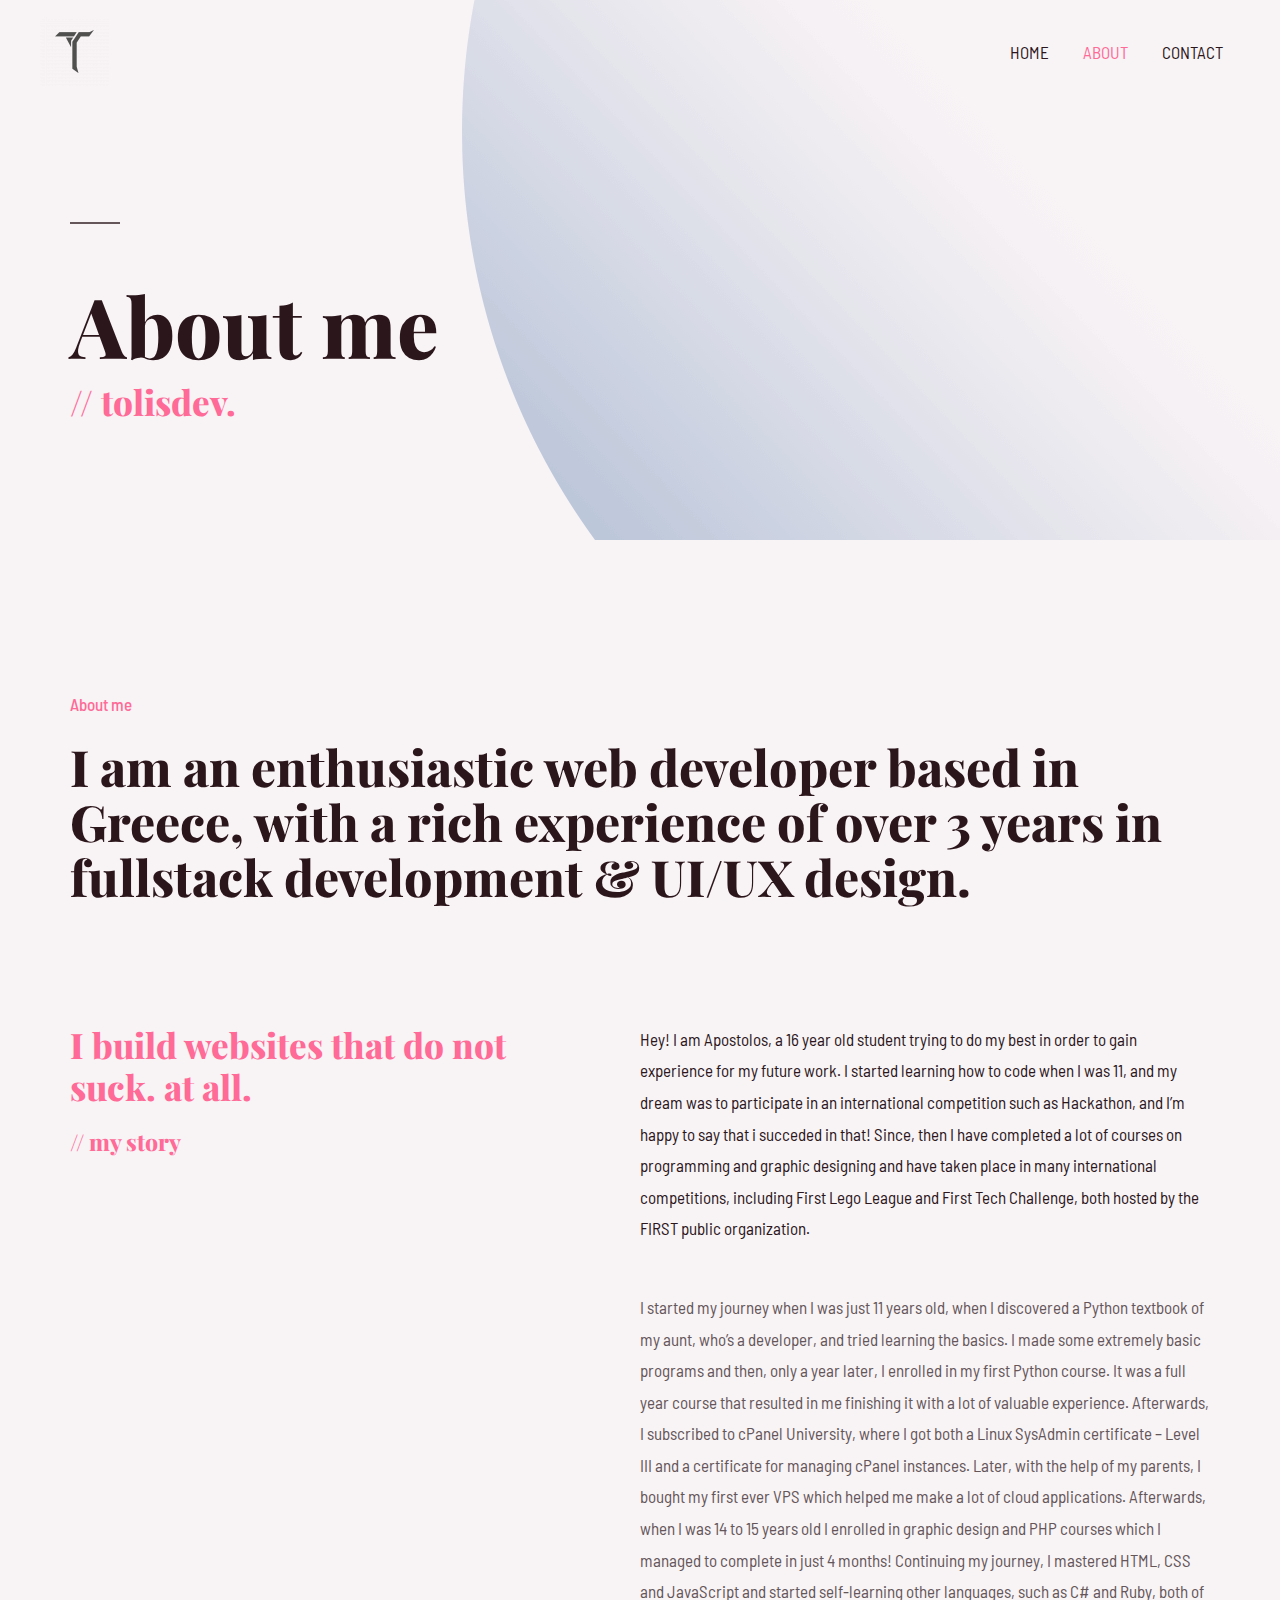
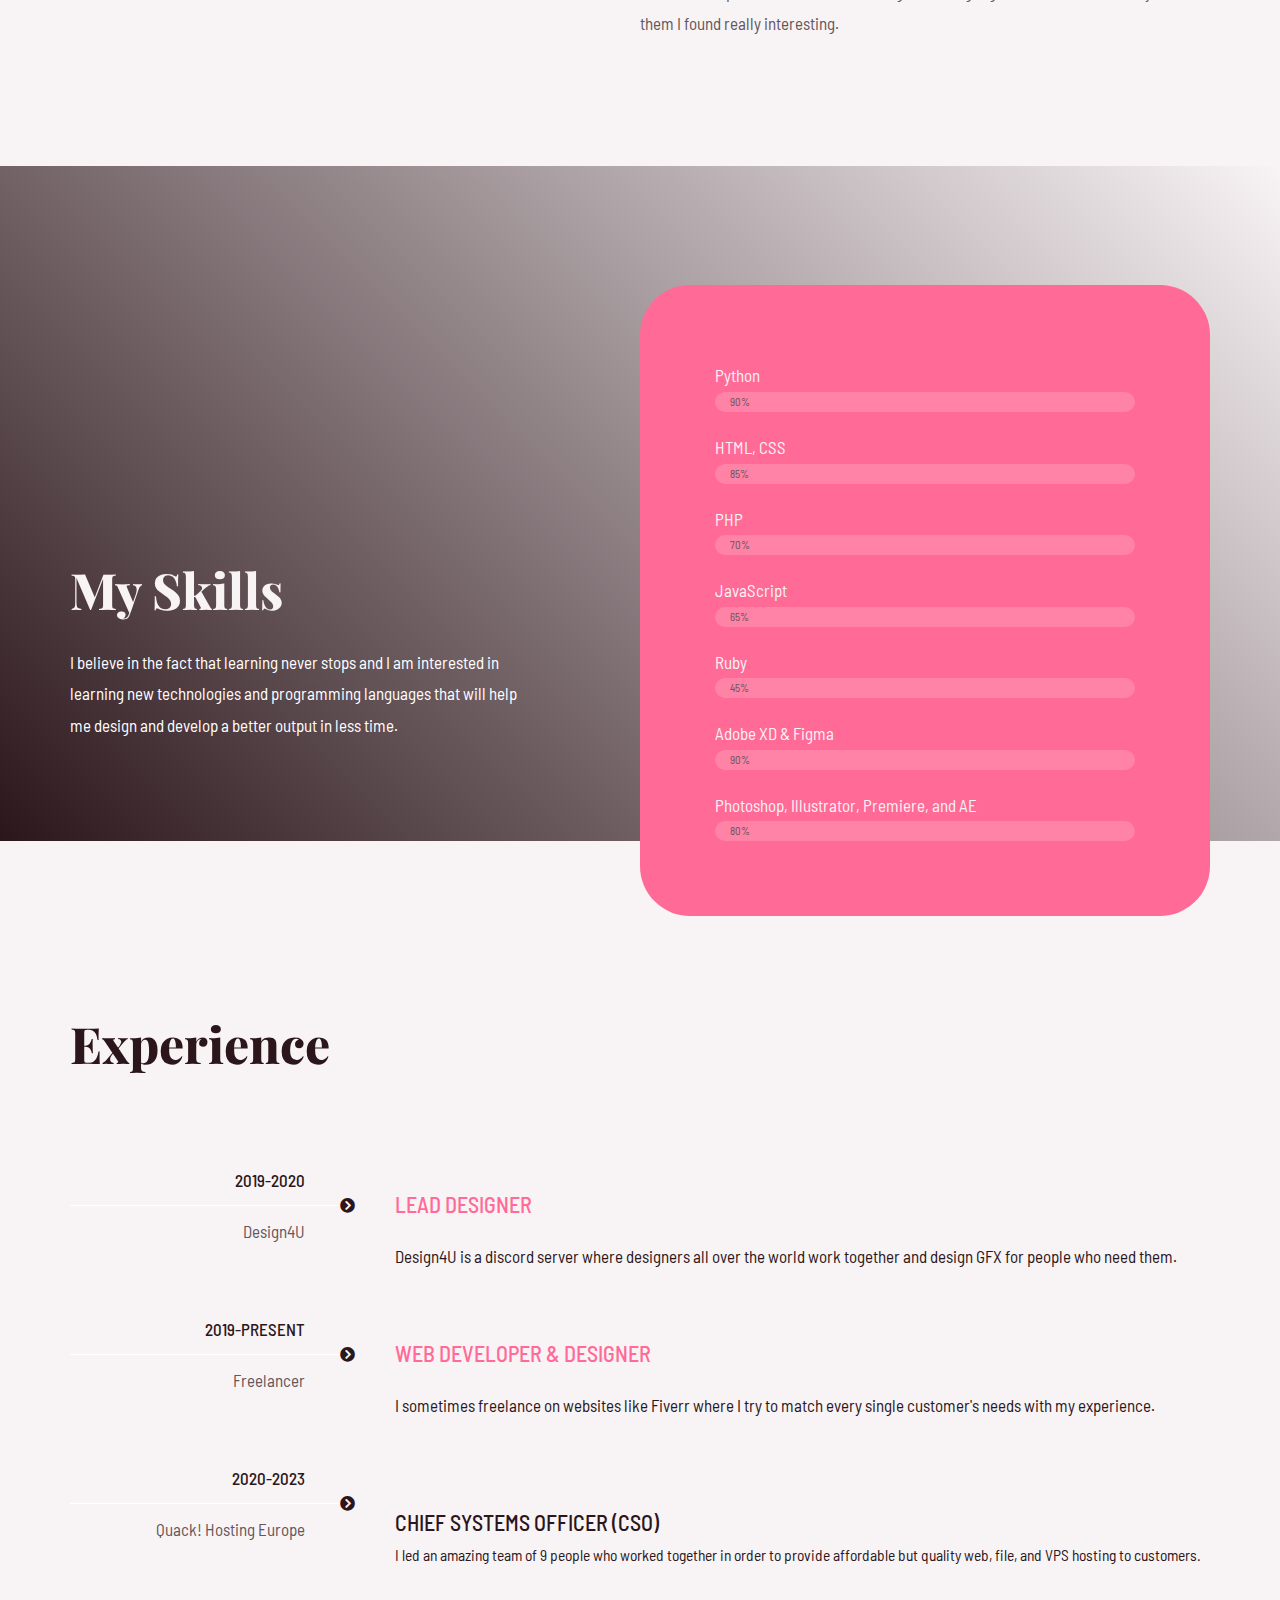
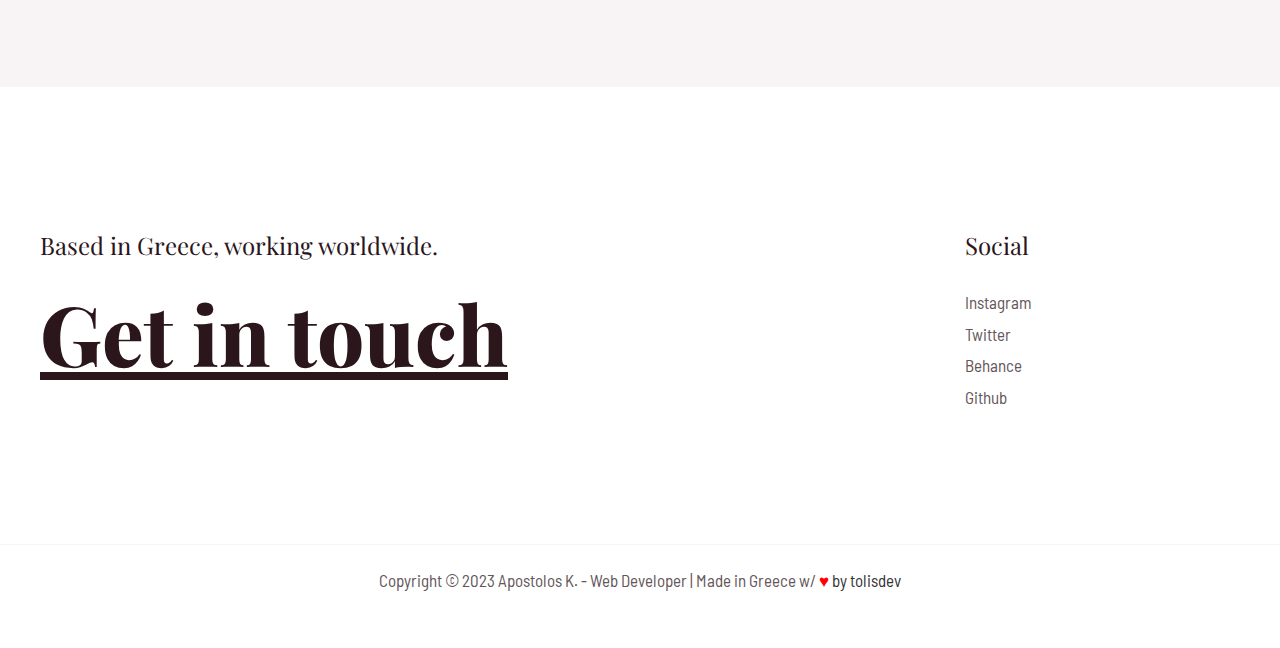
==== commit 3b8dac29: "test" ====
--- a/about/index.html
+++ b/about/index.html
@@ -541,7 +541,6 @@
 <script id="wpforms-elementor-js-extra">var wpformsElementorVars = {"captcha_provider":"recaptcha","recaptcha_type":"v2"};</script>
 <script src="/wp-content/plugins/wpforms-lite/assets/js/integrations/elementor/frontend.min.js?ver=1.7.9.1" id="wpforms-elementor-js"></script>
 			<script>/(trident|msie)/i.test(navigator.userAgent)&&document.getElementById&&window.addEventListener&&window.addEventListener("hashchange",function(){var t,e=location.hash.substring(1);/^[A-z0-9_-]+$/.test(e)&&(t=document.getElementById(e))&&(/^(?:a|select|input|button|textarea)$/i.test(t.tagName)||(t.tabIndex=-1),t.focus())},!1);</script>
-				<div style="text-align:right;position:fixed;z-index:9999999;bottom:0;width:auto;right:1%;cursor:pointer;line-height:0;display:block!important"><a title="Hosted on free web hosting 000webhost.com. Host your own website for FREE." target="_blank" href="https://www.000webhost.com/?utm_source=000webhostapp&utm_campaign=000_logo&utm_medium=website&utm_content=footer_img"><img src="https://cdn.000webhost.com/000webhost/logo/footer-powered-by-000webhost-white2.png" alt="www.000webhost.com"></a></div>
 <script>function getCookie(t){for(var e=t+"=",n=decodeURIComponent(document.cookie).split(";"),o=0;o<n.length;o++){for(var i=n[o];" "==i.charAt(0);)i=i.substring(1);if(0==i.indexOf(e))return i.substring(e.length,i.length)}return""}getCookie("hostinger")&&(document.cookie="hostinger=;expires=Thu, 01 Jan 1970 00:00:01 GMT;",location.reload());var wordpressAdminBody=document.getElementsByClassName("wp-admin")[0],notification=document.getElementsByClassName("notice notice-success is-dismissible"),hostingerLogo=document.getElementsByClassName("hlogo"),mainContent=document.getElementsByClassName("notice_content")[0];if(null!=wordpressAdminBody&&0<notification.length&&null!=mainContent){var googleFont=document.createElement("link");googleFontHref=document.createAttribute("href"),googleFontRel=document.createAttribute("rel"),googleFontHref.value="https://fonts.googleapis.com/css?family=Roboto:300,400,600,700",googleFontRel.value="stylesheet",googleFont.setAttributeNode(googleFontHref),googleFont.setAttributeNode(googleFontRel);var css="@media only screen and (max-width: 576px) {#main_content {max-width: 320px !important;} #main_content h1 {font-size: 30px !important;} #main_content h2 {font-size: 40px !important; margin: 20px 0 !important;} #main_content p {font-size: 14px !important;} #main_content .content-wrapper {text-align: center !important;}} @media only screen and (max-width: 781px) {#main_content {margin: auto; justify-content: center; max-width: 445px;}} @media only screen and (max-width: 1325px) {.web-hosting-90-off-image-wrapper {position: absolute; max-width: 95% !important;} .notice_content {justify-content: center;} .web-hosting-90-off-image {opacity: 1;}} @media only screen and (min-width: 769px) {.notice_content {justify-content: space-between;} #main_content {margin-left: 5%; max-width: 445px;} .web-hosting-90-off-image-wrapper {position: absolute; display: flex; justify-content: center; width: 50%; margin-left: 45%;}} .web-hosting-90-off-image {max-width: 90%;} .content-wrapper {min-height: 454px; display: flex; flex-direction: column; justify-content: center; z-index: 5} .notice_content {display: flex; align-items: center;} * {-webkit-font-smoothing: antialiased; -moz-osx-font-smoothing: grayscale;} .upgrade_button_red_sale{box-shadow: 0 2px 4px 0 rgba(255, 69, 70, 0.2); width: 264px; border: 0; border-radius: 3px; background-color: #FF5C62 !important; padding: 15px 55px !important; font-family: 'Roboto', sans-serif; font-size: 16px; font-weight: 600; color: #ffffff;} .upgrade_button_red_sale:hover{color: #ffffff !important; background: #d10303 !important;}",style=document.createElement("style"),sheet=window.document.styleSheets[0];style.styleSheet?style.styleSheet.cssText=css:style.appendChild(document.createTextNode(css)),document.getElementsByTagName("head")[0].appendChild(style),document.getElementsByTagName("head")[0].appendChild(googleFont);var button=document.getElementsByClassName("upgrade_button_red")[0],link=button.parentElement;link.setAttribute("href","https://www.hostinger.com/hosting-starter-offer?utm_source=000webhost&utm_medium=panel&utm_campaign=000-wp"),link.innerHTML='<button class="upgrade_button_red_sale">Claim Deal<\/button>',(notification=notification[0]).setAttribute("style","padding-bottom: 0; padding-top: 5px; background-color: #040713; background-size: cover; background-repeat: no-repeat; color: #ffffff; border-left-color: #040713;"),notification.className="notice notice-error is-dismissible";var mainContentHolder=document.getElementById("main_content");mainContentHolder.setAttribute("style","padding: 0;"),hostingerLogo[0].remove();var h1Tag=notification.getElementsByTagName("H1")[0];h1Tag.className="000-h1",h1Tag.innerHTML="Black Friday",h1Tag.setAttribute("style",'color: white; font-family: "Roboto", sans-serif; font-size: 48px; font-weight: 700;');var h2Tag=document.createElement("H2");h2Tag.innerHTML="Up to 90% off 4-year hosting plans + free domain, SSL & DDoS protection",h2Tag.setAttribute("style",'color: white; margin: 10px 0 15px 0; font-family: "Roboto", sans-serif; font-size: 16px; font-weight: 400; line-height: 1;'),h1Tag.parentNode.insertBefore(h2Tag,h1Tag.nextSibling);var paragraph=notification.getElementsByTagName("p")[0];paragraph.innerHTML="$<span style='font-size: 80px;'>2.49<\/span>/mo",paragraph.setAttribute("style",'font-family: "Roboto", sans-serif; font-size: 48px; font-weight: 700; margin: 0;');var list=notification.getElementsByTagName("UL")[0];list.remove();var org_html=mainContent.innerHTML,new_html='<div class="content-wrapper">'+mainContent.innerHTML+'<\/div><div class="web-hosting-90-off-image-wrapper"><img class="web-hosting-90-off-image" src="https://cdn.000webhost.com/000webhost/promotions/bf-2022-bottom-banner.png"><\/div>';mainContent.innerHTML=new_html;var saleImage=mainContent.getElementsByClassName("web-hosting-90-off-image")[0]}</script>
 </body>
 </html>